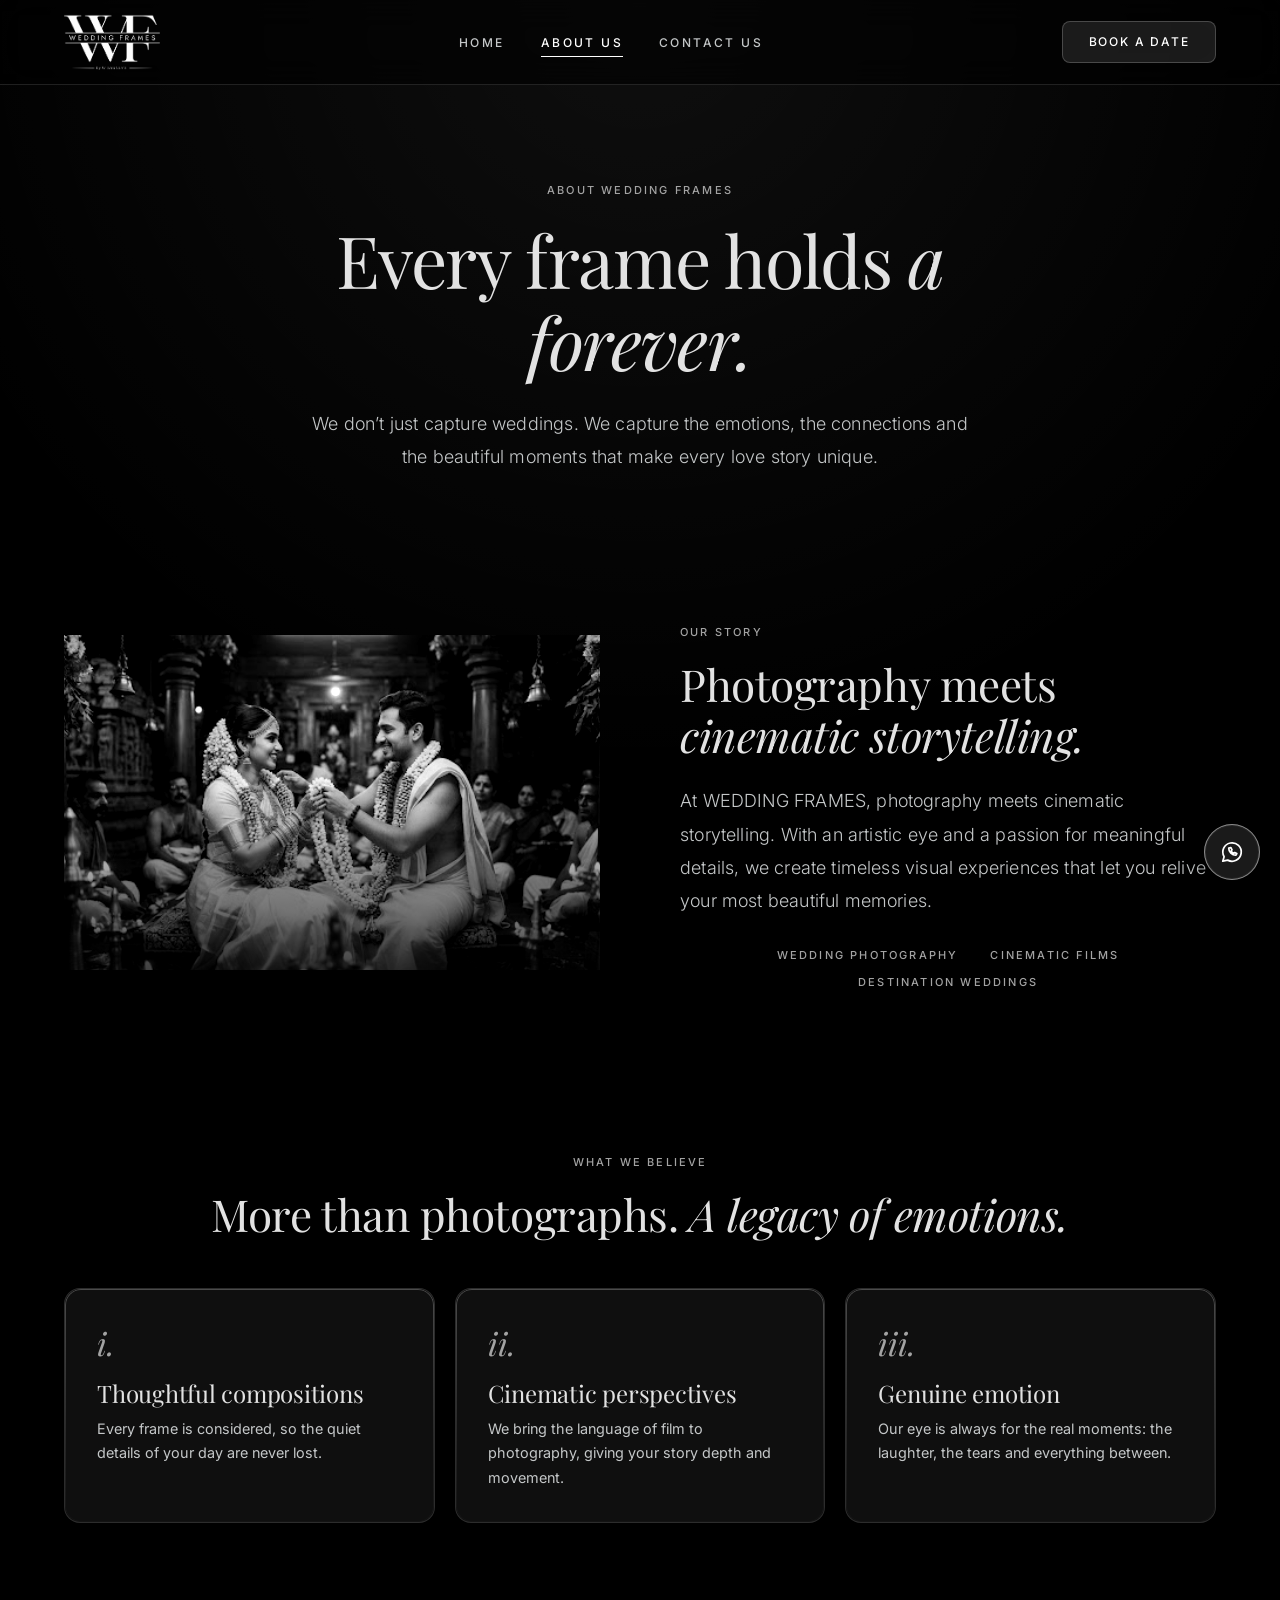
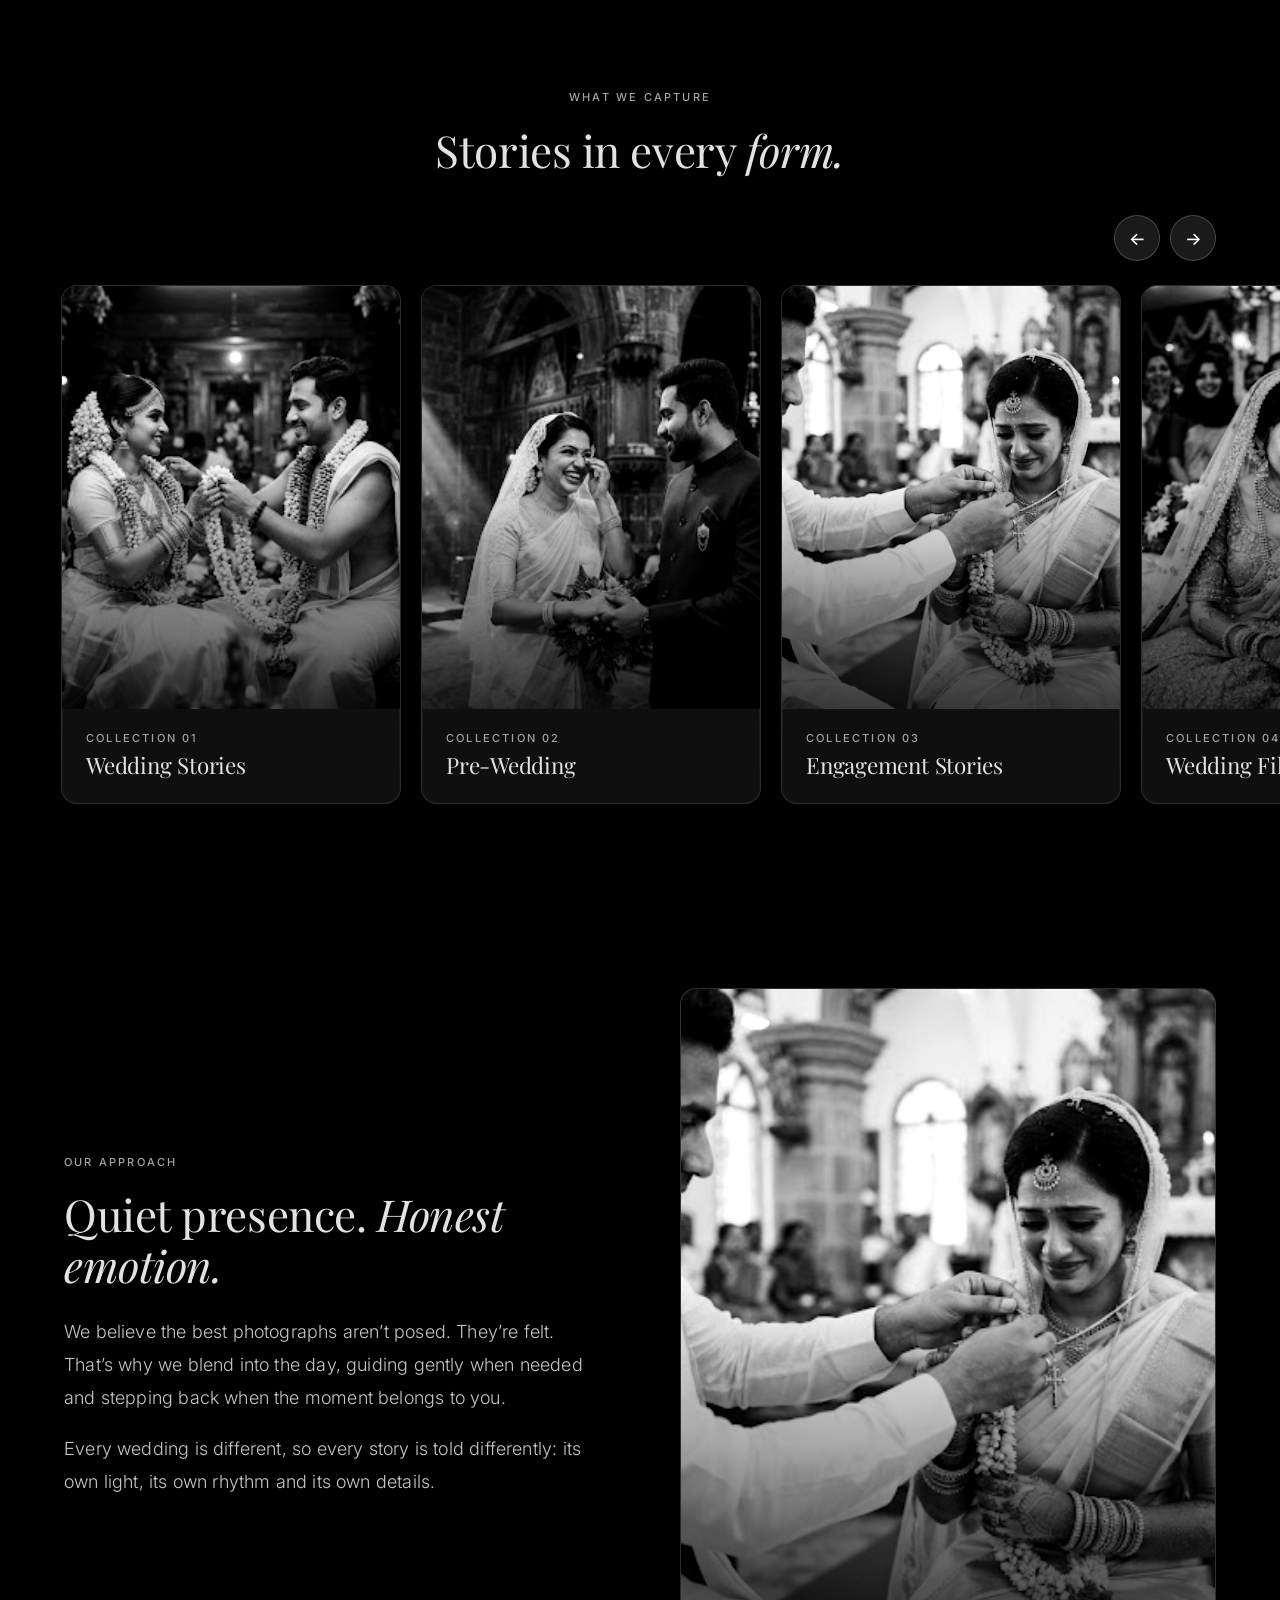
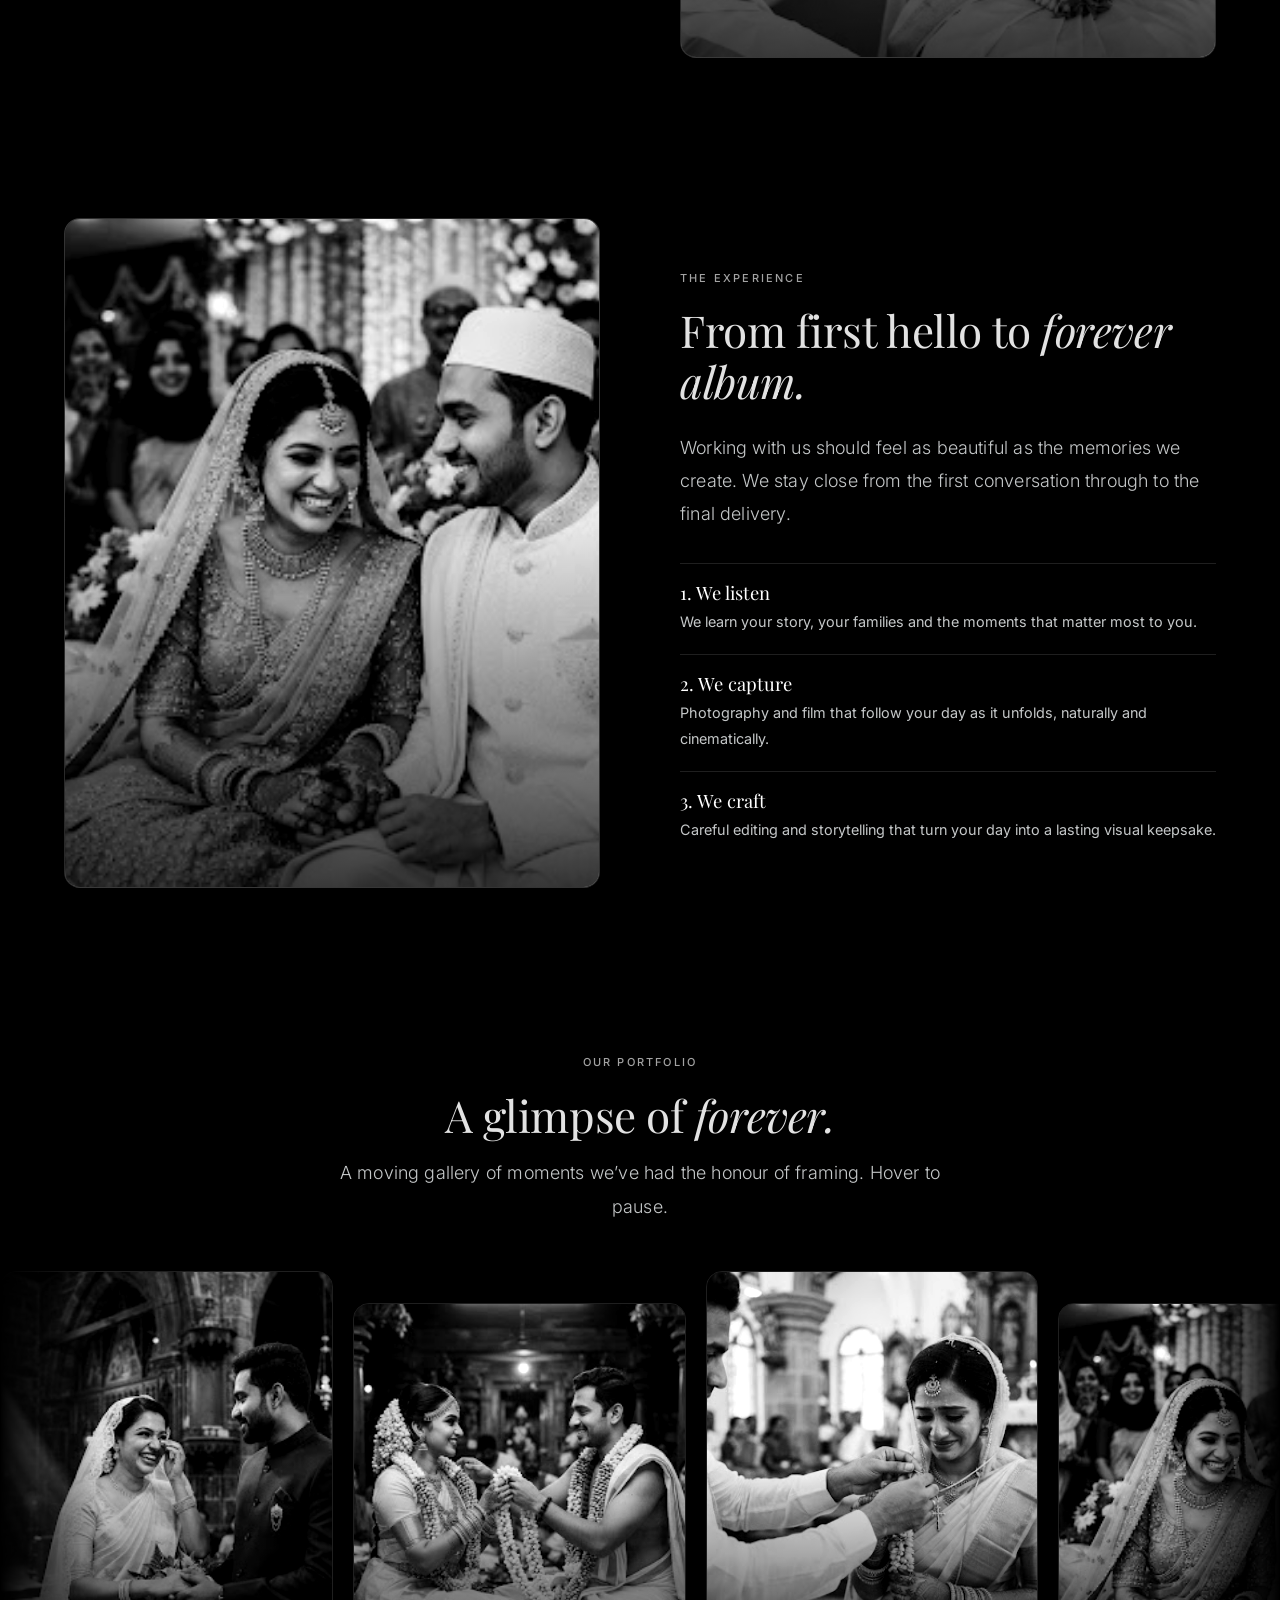
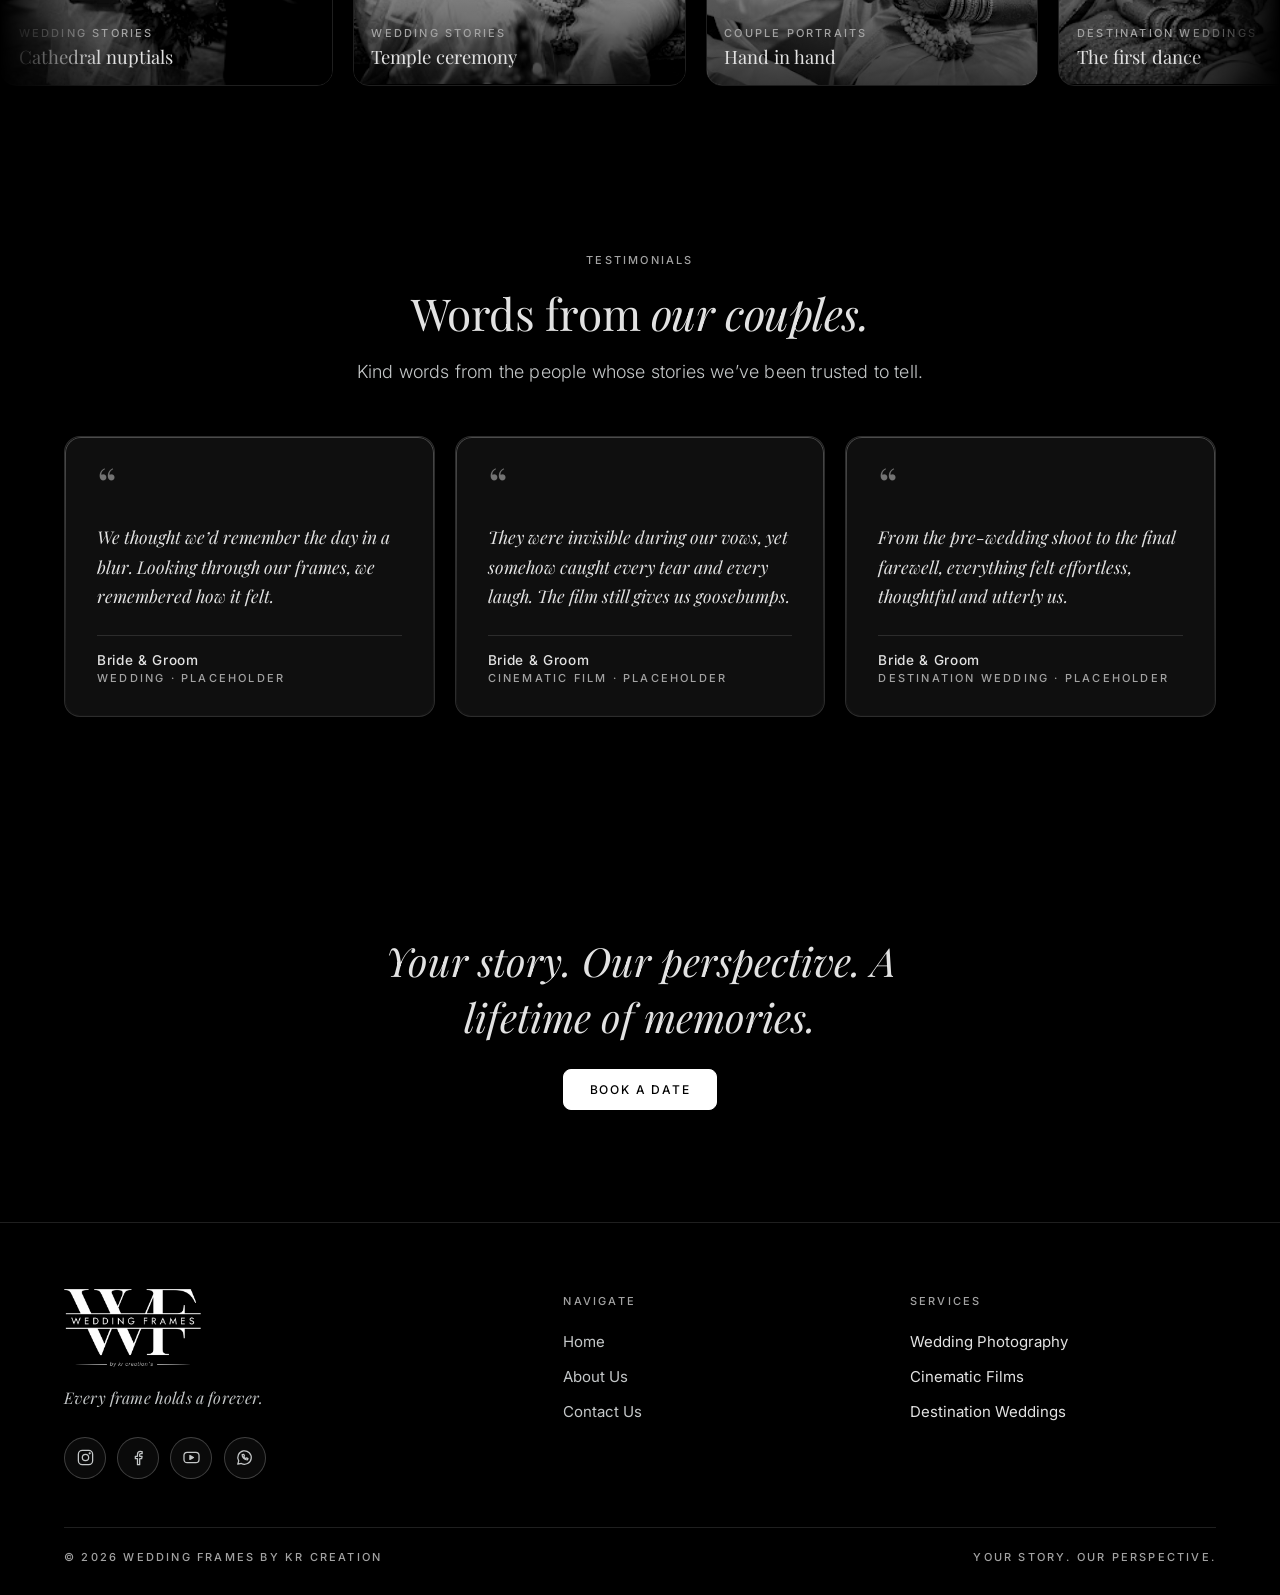
==== about.html @ 5cf70f6a "Initial commit: Wedding Frames by KR Creation website Co-Authored-By: Claude Sonnet 5.5 <noreply@ant" ====
<!doctype html>
<html lang="en"><head><meta charset="utf-8"><meta name="viewport" content="width=device-width,initial-scale=1">
<title>About Us – Wedding Frames by KR Creation</title><meta name="description" content="Photography meets cinematic storytelling.">
<link rel="icon" href="assets/logo-white.png">
<link rel="preconnect" href="https://fonts.googleapis.com"><link rel="preconnect" href="https://fonts.gstatic.com" crossorigin>
<link href="https://fonts.googleapis.com/css2?family=Inter:wght@300;400;500;600&family=Playfair+Display:ital,wght@0,400;0,500;1,400&display=swap" rel="stylesheet">
<link rel="stylesheet" href="assets/styles.css"></head><body>
<header><div class="wrap"><a class="brand" href="index.html" aria-label="Wedding Frames by KR Creation – home"><img src="assets/logo-white.png" alt="Wedding Frames by KR Creation"></a>
<nav id="nav"><ul>
<li><a href="index.html">Home</a></li>
<li><a href="about.html" aria-current="page">About Us</a></li>
<li><a href="contact.html">Contact Us</a></li></ul></nav>
<a class="btn" href="contact.html">Book a Date</a><button class="menu-btn" aria-label="Menu" aria-expanded="false" aria-controls="mnav">☰</button></div></header><div class="mnav" id="mnav" role="dialog" aria-modal="true" aria-label="Menu" hidden>
<button class="mclose" aria-label="Close menu">✕</button>
<div class="mnav-in"><a href="index.html"><img class="mlogo" src="assets/logo-white.png" alt="Wedding Frames by KR Creation"></a>
<ul class="mlinks"><li><a href="index.html">Home</a></li><li><a href="about.html" aria-current="page">About Us</a></li><li><a href="contact.html">Contact Us</a></li></ul>
<a class="btn solid" href="contact.html">Book a Date</a>
<div class="mdetails"><p class="mtag">Every frame holds a forever.</p><p class="label">Wedding Photography · Cinematic Films · Destination Weddings</p></div>
<div class="social msocial"><a href="#" aria-label="Instagram" title="Instagram" rel="noopener" target="_blank"><svg viewBox="0 0 24 24" fill="none" stroke="currentColor" stroke-width="1.6" stroke-linecap="round" stroke-linejoin="round" aria-hidden="true"><rect x="3" y="3" width="18" height="18" rx="5"/><circle cx="12" cy="12" r="4"/><circle cx="17.3" cy="6.7" r=".6" fill="currentColor"/></svg></a><a href="#" aria-label="Facebook" title="Facebook" rel="noopener" target="_blank"><svg viewBox="0 0 24 24" fill="none" stroke="currentColor" stroke-width="1.6" stroke-linecap="round" stroke-linejoin="round" aria-hidden="true"><path d="M13.5 21v-7.5H16l.5-3h-3V8.700c0-.9.3-1.500 1.600-1.500H16.600V4.500C16.300 4.500 15.400 4.400 14.400 4.400c-2.200 0-3.700 1.300-3.700 3.800v2.300H8v3h2.700V21z"/></svg></a><a href="#" aria-label="YouTube" title="YouTube" rel="noopener" target="_blank"><svg viewBox="0 0 24 24" fill="none" stroke="currentColor" stroke-width="1.6" stroke-linecap="round" stroke-linejoin="round" aria-hidden="true"><rect x="2.5" y="5.5" width="19" height="13" rx="4"/><path d="M10 9.5v5l4.5-2.5z" fill="currentColor"/></svg></a><a href="#" aria-label="WhatsApp" title="WhatsApp" rel="noopener" target="_blank"><svg viewBox="0 0 24 24" fill="none" stroke="currentColor" stroke-width="1.6" stroke-linecap="round" stroke-linejoin="round" aria-hidden="true"><path d="M3.5 20.5l1.2-4.2A8.5 8.5 0 1 1 8 19.5z"/><path d="M9 8.5c0 3.5 3 6.500 6.500 6.500l1-1.500-2-1-1 .8c-1-.4-1.900-1.300-2.300-2.300l.8-1-1-2z"/></svg></a></div></div></div><main>
<div class="pagehead"><div class="wrap"><span class="label">About Wedding Frames</span><h1 class="rv">Every frame holds <em>a forever.</em></h1>
<p class="lead rv">We don’t just capture weddings. We capture the emotions, the connections and the beautiful moments that make every love story unique.</p></div></div>
<section><div class="wrap split"><div class="rv"><div class="slot wide"><img src="assets/img/about.jpg" alt=""><span class="ph">Add photo · assets/img/about.jpg</span></div></div>
<div class="rv"><span class="label">Our story</span><h2 style="margin:1rem 0 1.5rem">Photography meets <em>cinematic storytelling.</em></h2>
<p class="lead">At WEDDING FRAMES, photography meets cinematic storytelling. With an artistic eye and a passion for meaningful details, we create timeless visual experiences that let you relive your most beautiful memories.</p>
<div class="services"><span class="label">Wedding Photography</span><span class="label">Cinematic Films</span><span class="label">Destination Weddings</span></div></div></div></section>
<section><div class="wrap"><div class="center rv"><span class="label">What we believe</span><h2 style="margin-top:1rem">More than photographs. <em>A legacy of emotions.</em></h2></div>
<div class="pillars"><div class="glass pillar rv"><span class="n">i.</span><h3>Thoughtful compositions</h3><p>Every frame is considered, so the quiet details of your day are never lost.</p></div>
<div class="glass pillar rv"><span class="n">ii.</span><h3>Cinematic perspectives</h3><p>We bring the language of film to photography, giving your story depth and movement.</p></div>
<div class="glass pillar rv"><span class="n">iii.</span><h3>Genuine emotion</h3><p>Our eye is always for the real moments: the laughter, the tears and everything between.</p></div></div></div></section>
<section><div class="wrap"><div class="center rv"><span class="label">What we capture</span><h2 style="margin:1rem 0">Stories in every <em>form.</em></h2></div><div class="hs-wrap rv"><div class="hs-ctrl"><button class="btn hs-prev" aria-label="Previous">←</button><button class="btn hs-next" aria-label="Next">→</button></div><div class="hscroll" data-auto tabindex="0" aria-label="What we capture"><a class="glass cat group rv" href="contact.html"><div class="slot "><img src="assets/img/wedding-stories.jpg" alt=""><span class="ph">Add photo · assets/img/wedding-stories.jpg</span></div><div class="info"><span class="label">Collection 01</span><h3>Wedding Stories</h3></div></a><a class="glass cat group rv" href="contact.html"><div class="slot "><img src="assets/img/pre-wedding.jpg" alt=""><span class="ph">Add photo · assets/img/pre-wedding.jpg</span></div><div class="info"><span class="label">Collection 02</span><h3>Pre-Wedding</h3></div></a><a class="glass cat group rv" href="contact.html"><div class="slot "><img src="assets/img/engagement-stories.jpg" alt=""><span class="ph">Add photo · assets/img/engagement-stories.jpg</span></div><div class="info"><span class="label">Collection 03</span><h3>Engagement Stories</h3></div></a><a class="glass cat group rv" href="contact.html"><div class="slot "><img src="assets/img/wedding-films.jpg" alt=""><span class="ph">Add photo · assets/img/wedding-films.jpg</span></div><div class="info"><span class="label">Collection 04</span><h3>Wedding Films</h3></div></a><a class="glass cat group rv" href="contact.html"><div class="slot "><img src="assets/img/couple-portraits.jpg" alt=""><span class="ph">Add photo · assets/img/couple-portraits.jpg</span></div><div class="info"><span class="label">Collection 05</span><h3>Couple Portraits</h3></div></a><a class="glass cat group rv" href="contact.html"><div class="slot "><img src="assets/img/destination-weddings.jpg" alt=""><span class="ph">Add photo · assets/img/destination-weddings.jpg</span></div><div class="info"><span class="label">Collection 06</span><h3>Destination Weddings</h3></div></a></div></div></div></div></section>
<section><div class="wrap split rev"><div class="media rv"><div class="slot tall"><img src="assets/img/p3.jpg" alt=""><span class="ph">Add photo · assets/img/p3.jpg</span></div></div><div class="rv prose"><span class="label">Our approach</span><h2 style="margin:1rem 0 1.5rem">Quiet presence. <em>Honest emotion.</em></h2><p class="lead">We believe the best photographs aren’t posed. They’re felt. That’s why we blend into the day, guiding gently when needed and stepping back when the moment belongs to you.</p><p class="lead">Every wedding is different, so every story is told differently: its own light, its own rhythm and its own details.</p></div></div></section><section><div class="wrap split"><div class="media rv"><div class="slot tall"><img src="assets/img/p4.jpg" alt=""><span class="ph">Add photo · assets/img/p4.jpg</span></div></div><div class="rv prose"><span class="label">The experience</span><h2 style="margin:1rem 0 1.5rem">From first hello to <em>forever album.</em></h2><p class="lead">Working with us should feel as beautiful as the memories we create. We stay close from the first conversation through to the final delivery.</p><ul class="steps"><li><b>1. We listen</b><span>We learn your story, your families and the moments that matter most to you.</span></li><li><b>2. We capture</b><span>Photography and film that follow your day as it unfolds, naturally and cinematically.</span></li><li><b>3. We craft</b><span>Careful editing and storytelling that turn your day into a lasting visual keepsake.</span></li></ul></div></div></section><section class="portfolio" id="portfolio"><div class="wrap center rv"><span class="label">Our portfolio</span><h2 style="margin:1rem 0">A glimpse of <em>forever.</em></h2><p class="lead" style="max-width:56ch;margin:0 auto">A moving gallery of moments we’ve had the honour of framing. Hover to pause.</p></div>
<div class="marquee" aria-label="Portfolio gallery"><div class="mtrack"><figure class="mitem group"><div class="slot "><img src="assets/img/p1.jpg" alt=""><span class="ph">Add photo · assets/img/p1.jpg</span></div><figcaption><span class="label">Wedding Stories</span><strong>Cathedral nuptials</strong></figcaption></figure><figure class="mitem group"><div class="slot "><img src="assets/img/p2.jpg" alt=""><span class="ph">Add photo · assets/img/p2.jpg</span></div><figcaption><span class="label">Wedding Stories</span><strong>Temple ceremony</strong></figcaption></figure><figure class="mitem group"><div class="slot "><img src="assets/img/p3.jpg" alt=""><span class="ph">Add photo · assets/img/p3.jpg</span></div><figcaption><span class="label">Couple Portraits</span><strong>Hand in hand</strong></figcaption></figure><figure class="mitem group"><div class="slot "><img src="assets/img/p4.jpg" alt=""><span class="ph">Add photo · assets/img/p4.jpg</span></div><figcaption><span class="label">Destination Weddings</span><strong>The first dance</strong></figcaption></figure><figure class="mitem group"><div class="slot "><img src="assets/img/p5.jpg" alt=""><span class="ph">Add photo · assets/img/p5.jpg</span></div><figcaption><span class="label">Engagement Stories</span><strong>Quiet moments</strong></figcaption></figure><figure aria-hidden="true" class="mitem group"><div class="slot "><img src="assets/img/p1.jpg" alt=""><span class="ph">Add photo · assets/img/p1.jpg</span></div><figcaption><span class="label">Wedding Stories</span><strong>Cathedral nuptials</strong></figcaption></figure><figure aria-hidden="true" class="mitem group"><div class="slot "><img src="assets/img/p2.jpg" alt=""><span class="ph">Add photo · assets/img/p2.jpg</span></div><figcaption><span class="label">Wedding Stories</span><strong>Temple ceremony</strong></figcaption></figure><figure aria-hidden="true" class="mitem group"><div class="slot "><img src="assets/img/p3.jpg" alt=""><span class="ph">Add photo · assets/img/p3.jpg</span></div><figcaption><span class="label">Couple Portraits</span><strong>Hand in hand</strong></figcaption></figure><figure aria-hidden="true" class="mitem group"><div class="slot "><img src="assets/img/p4.jpg" alt=""><span class="ph">Add photo · assets/img/p4.jpg</span></div><figcaption><span class="label">Destination Weddings</span><strong>The first dance</strong></figcaption></figure><figure aria-hidden="true" class="mitem group"><div class="slot "><img src="assets/img/p5.jpg" alt=""><span class="ph">Add photo · assets/img/p5.jpg</span></div><figcaption><span class="label">Engagement Stories</span><strong>Quiet moments</strong></figcaption></figure></div></div></section><section><div class="wrap"><div class="center rv"><span class="label">Testimonials</span><h2 style="margin:1rem 0">Words from <em>our couples.</em></h2><p class="lead" style="max-width:56ch;margin:0 auto">Kind words from the people whose stories we’ve been trusted to tell.</p></div><div class="tgrid"><div class="glass tcard rv"><span class="mark">“</span><blockquote>We thought we’d remember the day in a blur. Looking through our frames, we remembered how it felt.</blockquote><div class="who"><b>Bride & Groom</b><span class="label">Wedding · Placeholder</span></div></div><div class="glass tcard rv"><span class="mark">“</span><blockquote>They were invisible during our vows, yet somehow caught every tear and every laugh. The film still gives us goosebumps.</blockquote><div class="who"><b>Bride & Groom</b><span class="label">Cinematic Film · Placeholder</span></div></div><div class="glass tcard rv"><span class="mark">“</span><blockquote>From the pre-wedding shoot to the final farewell, everything felt effortless, thoughtful and utterly us.</blockquote><div class="who"><b>Bride & Groom</b><span class="label">Destination Wedding · Placeholder</span></div></div></div></div></section><section class="quote"><div class="wrap rv"><blockquote>Your story. Our perspective. A lifetime of memories.</blockquote><a class="btn solid" href="contact.html">Book a Date</a></div></section></main><footer><div class="wrap"><div class="fgrid"><div><img src="assets/logo-white.png" alt="Wedding Frames by KR Creation"><p class="lead" style="font-size:1rem;max-width:34ch;font-family:var(--serif);font-style:italic">Every frame holds a forever.</p><div class="social "><a href="#" aria-label="Instagram" title="Instagram" rel="noopener" target="_blank"><svg viewBox="0 0 24 24" fill="none" stroke="currentColor" stroke-width="1.6" stroke-linecap="round" stroke-linejoin="round" aria-hidden="true"><rect x="3" y="3" width="18" height="18" rx="5"/><circle cx="12" cy="12" r="4"/><circle cx="17.3" cy="6.7" r=".6" fill="currentColor"/></svg></a><a href="#" aria-label="Facebook" title="Facebook" rel="noopener" target="_blank"><svg viewBox="0 0 24 24" fill="none" stroke="currentColor" stroke-width="1.6" stroke-linecap="round" stroke-linejoin="round" aria-hidden="true"><path d="M13.5 21v-7.5H16l.5-3h-3V8.700c0-.9.3-1.500 1.600-1.500H16.600V4.500C16.300 4.500 15.400 4.400 14.400 4.400c-2.200 0-3.700 1.300-3.700 3.800v2.300H8v3h2.700V21z"/></svg></a><a href="#" aria-label="YouTube" title="YouTube" rel="noopener" target="_blank"><svg viewBox="0 0 24 24" fill="none" stroke="currentColor" stroke-width="1.6" stroke-linecap="round" stroke-linejoin="round" aria-hidden="true"><rect x="2.5" y="5.5" width="19" height="13" rx="4"/><path d="M10 9.5v5l4.5-2.5z" fill="currentColor"/></svg></a><a href="#" aria-label="WhatsApp" title="WhatsApp" rel="noopener" target="_blank"><svg viewBox="0 0 24 24" fill="none" stroke="currentColor" stroke-width="1.6" stroke-linecap="round" stroke-linejoin="round" aria-hidden="true"><path d="M3.5 20.5l1.2-4.2A8.5 8.5 0 1 1 8 19.5z"/><path d="M9 8.5c0 3.5 3 6.500 6.500 6.500l1-1.500-2-1-1 .8c-1-.4-1.900-1.300-2.300-2.300l.8-1-1-2z"/></svg></a></div></div>
<div><span class="label">Navigate</span><ul><li><a href="index.html">Home</a></li><li><a href="about.html">About Us</a></li><li><a href="contact.html">Contact Us</a></li></ul></div>
<div><span class="label">Services</span><ul><li>Wedding Photography</li><li>Cinematic Films</li><li>Destination Weddings</li></ul></div></div>
<div class="copy label"><span>© 2026 Wedding Frames by KR Creation</span><span>Your story. Our perspective.</span></div></div></footer>
<a class="wa-float" href="https://wa.me/919847868919" target="_blank" rel="noopener" aria-label="Chat with us on WhatsApp" title="Chat on WhatsApp"><svg viewBox="0 0 24 24" fill="none" stroke="currentColor" stroke-width="1.6" stroke-linecap="round" stroke-linejoin="round" aria-hidden="true"><path d="M3.5 20.5l1.2-4.2A8.5 8.5 0 1 1 8 19.5z"/><path d="M9 8.5c0 3.5 3 6.500 6.500 6.500l1-1.500-2-1-1 .8c-1-.4-1.900-1.300-2.300-2.300l.8-1-1-2z"/></svg></a><script src="assets/script.js"></script></body></html>
---- assets/styles.css ----
:root{
  --bg:#000;--surface:#131313;--on:#e2e2e2;--on-var:#c4c7c8;--mid:#a3a3a3;--dim:#737373;
  --glass:rgba(255,255,255,.06);--glass2:rgba(255,255,255,.12);
  --line:rgba(255,255,255,.12);--line2:rgba(255,255,255,.22);
  --serif:'Playfair Display',Georgia,serif;--sans:'Inter',system-ui,sans-serif;
  --m:1.5rem;--max:1440px;
}
@media(min-width:1024px){:root{--m:4rem}}
*{box-sizing:border-box;margin:0;padding:0}
html{scroll-behavior:smooth}
body{background:var(--bg);color:var(--on);font:400 .9375rem/1.7 var(--sans);-webkit-font-smoothing:antialiased;overflow-x:hidden;min-height:100vh}
body::before{content:"";position:fixed;inset:0;pointer-events:none;background:radial-gradient(circle at top,rgba(255,255,255,.06),transparent 70%);z-index:0}
img{max-width:100%;display:block}
a{color:inherit;text-decoration:none}
::selection{background:#fff;color:#000}
.wrap{max-width:var(--max);margin:0 auto;padding:0 var(--m);position:relative;z-index:1}
main{position:relative;z-index:1}
section{padding:5rem 0}
.label{font:500 .6875rem/1 var(--sans);letter-spacing:.2em;text-transform:uppercase;color:var(--mid)}
h1,h2,h3{font-family:var(--serif);font-weight:400;letter-spacing:-.01em;line-height:1.15}
h1{font-size:clamp(2.5rem,7vw,4.5rem);letter-spacing:-.02em}
h2{font-size:clamp(1.75rem,4vw,2.75rem)}
h3{font-size:1.5rem}
em{font-style:italic}
.lead{font-weight:300;font-size:1.125rem;line-height:1.85;color:var(--on-var);letter-spacing:.01em}
.center{text-align:center}
.glass{background:var(--glass);backdrop-filter:blur(20px);-webkit-backdrop-filter:blur(20px);border:1px solid var(--line);border-radius:1rem;position:relative}
.glass::before{content:"";position:absolute;inset:0;border-radius:inherit;padding:1px;background:linear-gradient(180deg,rgba(255,255,255,.25),rgba(255,255,255,.02));-webkit-mask:linear-gradient(#000 0 0) content-box,linear-gradient(#000 0 0);-webkit-mask-composite:xor;mask-composite:exclude;pointer-events:none}
.glass.hi{background:var(--glass2);border-color:var(--line2);box-shadow:0 24px 48px -12px rgba(0,0,0,.8)}
/* header */
header{position:fixed;top:0;left:0;right:0;z-index:50;background:rgba(0,0,0,.6);backdrop-filter:blur(16px);-webkit-backdrop-filter:blur(16px);border-bottom:1px solid var(--line)}
header .wrap{display:flex;align-items:center;justify-content:space-between;height:84px}
.brand img{height:56px;width:auto}
nav ul{display:flex;gap:2.25rem;list-style:none}
nav a{font:500 .75rem/1 var(--sans);letter-spacing:.2em;text-transform:uppercase;color:var(--on-var);padding:.4rem 0;position:relative;transition:color .2s}
nav a::after{content:"";position:absolute;left:0;bottom:0;height:1px;width:0;background:#fff;transition:width .3s}
nav a:hover,nav a[aria-current]{color:#fff}
nav a:hover::after,nav a[aria-current]::after{width:100%}
.btn{display:inline-flex;align-items:center;justify-content:center;gap:.5rem;padding:.85rem 1.6rem;border-radius:.5rem;font:500 .75rem/1 var(--sans);letter-spacing:.15em;text-transform:uppercase;border:1px solid rgba(255,255,255,.2);background:rgba(255,255,255,.1);color:#fff;cursor:pointer;transition:all .3s;backdrop-filter:blur(12px)}
.btn:hover{background:rgba(255,255,255,.2);border-color:rgba(255,255,255,.4);box-shadow:0 0 20px rgba(255,255,255,.18)}
.btn.solid{background:#fff;color:#000;border-color:#fff}
.btn.solid:hover{background:#e2e2e2}
.menu-btn{display:none;background:none;border:1px solid var(--line2);color:#fff;width:42px;height:42px;border-radius:.5rem;cursor:pointer;font-size:1.1rem}
@media(max-width:860px){.menu-btn{display:block}header .btn{display:none}nav{display:none}}
/* hero */
.hero{min-height:100vh;display:flex;align-items:center;justify-content:center;text-align:center;padding:9rem 0 5rem;position:relative;overflow:hidden}
.hero::after{content:"";position:absolute;inset:0;background:radial-gradient(ellipse at center,transparent 0,rgba(0,0,0,.65) 100%);pointer-events:none}
.hero .bgimg{position:absolute;inset:0;width:100%;height:100%;object-fit:cover;filter:grayscale(1) contrast(1.1);opacity:.45}
.hero .wrap{z-index:2}
.hero .logo{width:min(300px,60vw);margin:0 auto 2.5rem;opacity:.95}
.hero h1{max-width:16ch;margin:1.25rem auto 1.5rem}
.hero p{max-width:60ch;margin:0 auto 2.5rem}
.hero .cta{display:flex;gap:1rem;justify-content:center;flex-wrap:wrap}
.scroll{position:absolute;bottom:2rem;left:50%;transform:translateX(-50%);z-index:2}
.scroll span{display:block;width:1px;height:48px;background:linear-gradient(#fff,transparent);animation:drip 2s infinite}
@keyframes drip{0%{transform:scaleY(0);transform-origin:top}50%{transform:scaleY(1);transform-origin:top}51%{transform-origin:bottom}100%{transform:scaleY(0);transform-origin:bottom}}
.tagline{padding:2rem 0;border-block:1px solid var(--line);background:rgba(255,255,255,.02)}
.tagline .wrap{display:flex;flex-wrap:wrap;justify-content:center;gap:.75rem 2.5rem}
/* grids */
.split{display:grid;gap:3rem;align-items:center}
@media(min-width:900px){.split{grid-template-columns:1fr 1fr;gap:5rem}}
.cats{display:grid;gap:1.25rem;margin-top:3.5rem;grid-template-columns:repeat(auto-fit,minmax(280px,1fr))}
.cat{padding:0;overflow:hidden;transition:transform .5s cubic-bezier(.16,1,.3,1)}
.cat:hover{transform:translateY(-6px)}
.slot{position:relative;aspect-ratio:4/5;background:linear-gradient(145deg,#1f1f1f,#0a0a0a);display:flex;align-items:flex-end;overflow:hidden}
.slot.wide{aspect-ratio:16/10}
.slot img{position:absolute;inset:0;width:100%;height:100%;object-fit:cover;filter:grayscale(1) contrast(1.1);transition:filter .7s,transform .7s}
.group:hover .slot img,.slot:hover img{filter:none;transform:scale(1.04)}
.slot::after{content:"";position:absolute;inset:0;background:linear-gradient(to top,rgba(0,0,0,.75),transparent 55%)}
.slot .ph{position:absolute;top:1rem;right:1rem;z-index:1;font:500 .6rem/1 var(--sans);letter-spacing:.15em;text-transform:uppercase;color:var(--dim)}
.slot img:not([hidden])~.ph{display:none}
.cat .info{padding:1.5rem}
.cat .info .label{display:block;margin-bottom:.6rem}
.cat h3{font-size:1.4rem}
.quote{text-align:center;padding:7rem 0}
.quote blockquote{font:italic 400 clamp(1.5rem,3.5vw,2.5rem)/1.4 var(--serif);max-width:26ch;margin:1.5rem auto}
.services{display:flex;flex-wrap:wrap;justify-content:center;gap:1rem 2rem;margin-top:2rem}
.pillars{display:grid;gap:1.25rem;grid-template-columns:repeat(auto-fit,minmax(240px,1fr));margin-top:3rem}
.pillar{padding:2rem}
.pillar .n{font:italic 400 2rem var(--serif);color:var(--mid);display:block;margin-bottom:1rem}
.pillar p{color:var(--on-var);font-size:.9rem;margin-top:.6rem}
.cta-card{padding:4rem 1.5rem;text-align:center}
.cta-card h2{max-width:18ch;margin:1rem auto 1.5rem}
.cta-card p{max-width:50ch;margin:0 auto 2rem}
/* contact */
.contact-grid{display:grid;gap:2.5rem}
@media(min-width:900px){.contact-grid{grid-template-columns:1fr 1.4fr;gap:4rem}}
form{padding:2rem;display:grid;gap:1.4rem}
@media(min-width:600px){form{padding:2.5rem}.two{display:grid;grid-template-columns:1fr 1fr;gap:1.4rem}}
.f label{display:block;margin-bottom:.5rem}
.f input,.f select,.f textarea{width:100%;background:rgba(255,255,255,.04);border:1px solid var(--line);border-radius:.5rem;color:#fff;font:inherit;padding:.85rem 1rem;transition:border-color .3s,background .3s;color-scheme:dark}
.f input:focus,.f select:focus,.f textarea:focus{outline:none;border-color:rgba(255,255,255,.45);background:rgba(255,255,255,.08)}
.f textarea{min-height:140px;resize:vertical}
.f select option{background:#131313}
.info-list{list-style:none;display:grid;gap:1.5rem;margin-top:2rem}
.info-list li{border-top:1px solid var(--line);padding-top:1rem}
.info-list b{display:block;font:500 .6875rem/1 var(--sans);letter-spacing:.2em;text-transform:uppercase;color:var(--mid);margin-bottom:.5rem}
.note{font-size:.8rem;color:var(--dim)}
.sent{display:none;text-align:center;color:var(--on-var)}
/* footer */
footer{border-top:1px solid var(--line);padding:4rem 0 2rem;position:relative;z-index:1}
.fgrid{display:grid;gap:2.5rem}
@media(min-width:800px){.fgrid{grid-template-columns:1.5fr 1fr 1fr}}
footer img{height:80px;margin-bottom:1rem}
footer ul{list-style:none;display:grid;gap:.6rem;margin-top:1rem}
footer li a{color:var(--on-var);transition:color .2s}footer li a:hover{color:#fff}
.copy{margin-top:3rem;padding-top:1.5rem;border-top:1px solid var(--line);display:flex;justify-content:space-between;flex-wrap:wrap;gap:1rem}
/* page head */
.pagehead{padding:11rem 0 4rem;text-align:center}
.pagehead h1{margin:1rem auto 1.5rem;max-width:18ch}
.pagehead p{max-width:60ch;margin:0 auto}
/* reveal */
.rv{opacity:0;transform:translateY(24px);transition:opacity .9s cubic-bezier(.16,1,.3,1),transform .9s cubic-bezier(.16,1,.3,1)}
.rv.in{opacity:1;transform:none}
@media(prefers-reduced-motion:reduce){.rv{opacity:1;transform:none;transition:none}html{scroll-behavior:auto}.scroll span{animation:none}}
/* horizontal scroller */
.hs-wrap{margin-top:2.5rem}
.hs-ctrl{display:flex;gap:.6rem;justify-content:flex-end;margin-bottom:1rem}
.hs-ctrl .btn{width:46px;height:46px;padding:0;font-size:1.1rem;letter-spacing:0;border-radius:999px}
.hs-ctrl .btn:disabled{opacity:.3;pointer-events:none}
.hscroll{display:flex;gap:1.25rem;overflow-x:auto;scroll-snap-type:x mandatory;scroll-behavior:smooth;padding:.5rem var(--m) 1.5rem;margin:0 calc(var(--m) * -1);scrollbar-width:none;-webkit-overflow-scrolling:touch;outline:none}
.hscroll::-webkit-scrollbar{display:none}
.hscroll .cat{flex:0 0 min(78vw,340px);scroll-snap-align:start;scroll-margin-left:var(--m)}
.hscroll .cat.rv{opacity:1;transform:none}
.hscroll .cat:hover{transform:translateY(-6px)}

/* rows with image */
.split.rev .media{order:0}
@media(min-width:900px){.split.rev>.media{order:2}}
.media .slot{border-radius:1rem;border:1px solid var(--line)}
.media .slot.tall{aspect-ratio:4/5}
.prose p+p{margin-top:1.1rem}
.prose p{color:var(--on-var)}
.stats{display:flex;flex-wrap:wrap;gap:1.5rem 3rem;margin-top:2rem}
.stats div b{display:block;font:italic 400 1.6rem var(--serif);color:#fff}
.steps{list-style:none;display:grid;gap:1.25rem;margin-top:2rem}
.steps li{border-top:1px solid var(--line);padding-top:1rem}
.steps b{display:block;font:400 1.15rem var(--serif);color:#fff;margin-bottom:.25rem}
.steps span{color:var(--on-var);font-size:.9rem}
/* auto portfolio */
.portfolio{padding:5rem 0;overflow:hidden;position:relative;z-index:1}
.marquee{overflow:hidden;margin-top:3rem;-webkit-mask:linear-gradient(90deg,transparent,#000 8%,#000 92%,transparent);mask:linear-gradient(90deg,transparent,#000 8%,#000 92%,transparent)}
.mtrack{display:flex;gap:1.25rem;width:max-content;animation:slide 60s linear infinite}
.marquee.rtl .mtrack{animation-direction:reverse}
.marquee:hover .mtrack,.marquee:focus-within .mtrack{animation-play-state:paused}
@keyframes slide{to{transform:translateX(calc(-50% - .625rem))}}
.mitem{flex:0 0 auto;width:clamp(240px,26vw,380px);position:relative;border-radius:1rem;overflow:hidden;border:1px solid var(--line)}
.mitem .slot{aspect-ratio:4/5;border-radius:0}
.mitem figcaption{position:absolute;left:1.1rem;bottom:1rem;right:1rem;z-index:2;display:flex;flex-direction:column;gap:.35rem}
.mitem figcaption strong{font:400 1.15rem var(--serif)}
.mitem:nth-child(even){margin-top:2rem}
.mitem:nth-child(even) .slot{aspect-ratio:4/4.6}
.mitem:hover img{filter:none;transform:scale(1.05)}
@media(prefers-reduced-motion:reduce){.mtrack{animation:none}.marquee{overflow-x:auto;-webkit-mask:none;mask:none}}
/* testimonials */
.tgrid{display:grid;gap:1.25rem;grid-template-columns:repeat(auto-fit,minmax(280px,1fr));margin-top:3rem}
.tcard{padding:2rem;display:flex;flex-direction:column;gap:1.5rem}
.tcard .mark{font:400 3rem/.6 var(--serif);color:var(--dim)}
.tcard blockquote{font:italic 400 1.1rem/1.7 var(--serif);color:var(--on)}
.tcard .who{margin-top:auto;display:flex;flex-direction:column;gap:.3rem;border-top:1px solid var(--line);padding-top:1rem}
.tcard .who b{font:500 .85rem var(--sans);letter-spacing:.05em}
.hscroll.auto{scroll-snap-type:none;scroll-behavior:auto}
.hscroll.auto .cat{scroll-snap-align:none}

/* social icons */
.social{display:flex;gap:.7rem;margin-top:1.5rem}
.social a{width:42px;height:42px;border-radius:50%;border:1px solid var(--line2);display:flex;align-items:center;justify-content:center;color:var(--on-var);transition:all .3s;background:rgba(255,255,255,.04)}
.social a:hover{color:#000;background:#fff;border-color:#fff;transform:translateY(-2px)}
.social svg{width:19px;height:19px}
/* full-screen mobile menu */
.mnav{position:fixed;inset:0;z-index:100;background:radial-gradient(circle at top,rgba(255,255,255,.09),transparent 65%),rgba(0,0,0,.97);backdrop-filter:blur(24px);-webkit-backdrop-filter:blur(24px);display:none;overflow-y:auto;opacity:0;transition:opacity .35s}
.mnav.open{display:block}
.mnav.show{opacity:1}
.mnav-in{min-height:100%;display:flex;flex-direction:column;align-items:center;justify-content:center;text-align:center;gap:1.75rem;padding:5rem var(--m) 3rem}
.mlogo{width:150px;margin:0 auto}
.mlinks{list-style:none;display:grid;gap:.9rem}
.mlinks a{font:400 2.1rem/1.2 var(--serif);color:var(--on-var);transition:color .2s}
.mlinks a:hover,.mlinks a[aria-current]{color:#fff;font-style:italic}
.mdetails{border-top:1px solid var(--line);padding-top:1.5rem;max-width:30ch}
.mtag{font:italic 400 1.15rem var(--serif);margin-bottom:.8rem}
.msocial{justify-content:center;margin-top:0}
.mclose{position:absolute;top:1.25rem;right:var(--m);width:44px;height:44px;border-radius:.5rem;border:1px solid var(--line2);background:none;color:#fff;font-size:1.1rem;cursor:pointer;z-index:2}
body.menu-open{overflow:hidden}
@media(min-width:861px){.mnav{display:none!important}}
.mdetails .label{line-height:1.9}
@media(max-width:700px){
  .tagline{padding:1.5rem 0}
  .tagline .wrap{flex-direction:column;align-items:center;gap:.9rem}
  .tagline .dot{display:none}
  .tagline .label{text-align:center;line-height:1.4}
}
.hero .wrap>.label:first-child{display:block}
/* floating whatsapp */
.wa-float{position:fixed;right:1.25rem;bottom:1.25rem;z-index:60;width:56px;height:56px;border-radius:50%;display:flex;align-items:center;justify-content:center;color:#fff;background:rgba(255,255,255,.1);border:1px solid var(--line2);backdrop-filter:blur(16px);-webkit-backdrop-filter:blur(16px);box-shadow:0 12px 28px -8px rgba(0,0,0,.8),0 0 0 1px rgba(255,255,255,.06) inset;transition:all .3s}
.wa-float svg{width:26px;height:26px}
.wa-float::before{content:"";position:absolute;inset:-1px;border-radius:50%;border:1px solid rgba(255,255,255,.35);animation:waPulse 2.8s ease-out infinite}
.wa-float:hover{background:#fff;color:#000;transform:translateY(-3px) scale(1.05);box-shadow:0 0 24px rgba(255,255,255,.3)}
@keyframes waPulse{0%{transform:scale(1);opacity:.7}100%{transform:scale(1.6);opacity:0}}
@media(prefers-reduced-motion:reduce){.wa-float::before{animation:none}}

/* custom dropdown */
.dd{position:relative}
.dd-btn{width:100%;display:flex;align-items:center;justify-content:space-between;gap:.75rem;text-align:left;background:rgba(255,255,255,.04);border:1px solid var(--line);border-radius:.5rem;color:#fff;font:inherit;padding:.85rem 1rem;cursor:pointer;transition:border-color .3s,background .3s}
.dd-btn:hover,.dd-btn:focus-visible,.dd.open .dd-btn{outline:none;border-color:rgba(255,255,255,.45);background:rgba(255,255,255,.08)}
.dd-btn svg{flex:none;transition:transform .25s;color:var(--mid)}
.dd.open .dd-btn svg{transform:rotate(180deg)}
.dd .ph-t{color:var(--dim)}
.dd-list{position:absolute;left:0;right:0;top:calc(100% + .4rem);z-index:20;list-style:none;margin:0;padding:.4rem;max-height:260px;overflow-y:auto;background:rgba(19,19,19,.97);backdrop-filter:blur(24px);-webkit-backdrop-filter:blur(24px);border:1px solid var(--line2);border-radius:.75rem;box-shadow:0 24px 48px -12px rgba(0,0,0,.9);opacity:0;visibility:hidden;transform:translateY(-6px);transition:opacity .2s,transform .2s,visibility .2s}
.dd.open .dd-list{opacity:1;visibility:visible;transform:none}
.dd-list li{padding:.7rem .9rem;border-radius:.5rem;cursor:pointer;color:var(--on-var);display:flex;justify-content:space-between;align-items:center;font-size:.9rem}
.dd-list li:hover,.dd-list li.hl{background:rgba(255,255,255,.1);color:#fff}
.dd-list li[aria-selected="true"]{color:#fff}
.dd-list li[aria-selected="true"]::after{content:"✓";font-size:.8rem}
.dd-list li:last-child{border-top:1px solid var(--line);margin-top:.3rem;border-radius:0 0 .5rem .5rem}
.other-in{width:100%;margin-top:.75rem;background:rgba(255,255,255,.04);border:1px solid var(--line);border-radius:.5rem;color:#fff;font:inherit;padding:.85rem 1rem}
.other-in:focus{outline:none;border-color:rgba(255,255,255,.45);background:rgba(255,255,255,.08)}
.other-in[hidden]{display:none}
.two{display:grid;gap:1.4rem;grid-template-columns:1fr}
@media(min-width:600px){.two{grid-template-columns:1fr 1fr}}
/* monochrome -> colour on hover, everywhere */
.hero .bgimg{transition:filter .7s cubic-bezier(.16,1,.3,1),opacity .7s}
.hero:hover .bgimg{filter:none;opacity:.6}
.slot img{filter:grayscale(1) contrast(1.1);transition:filter .7s cubic-bezier(.16,1,.3,1),transform .7s cubic-bezier(.16,1,.3,1)}
.slot:hover img,.group:hover .slot img,.mitem:hover img,.cat:hover img{filter:none;transform:scale(1.04)}
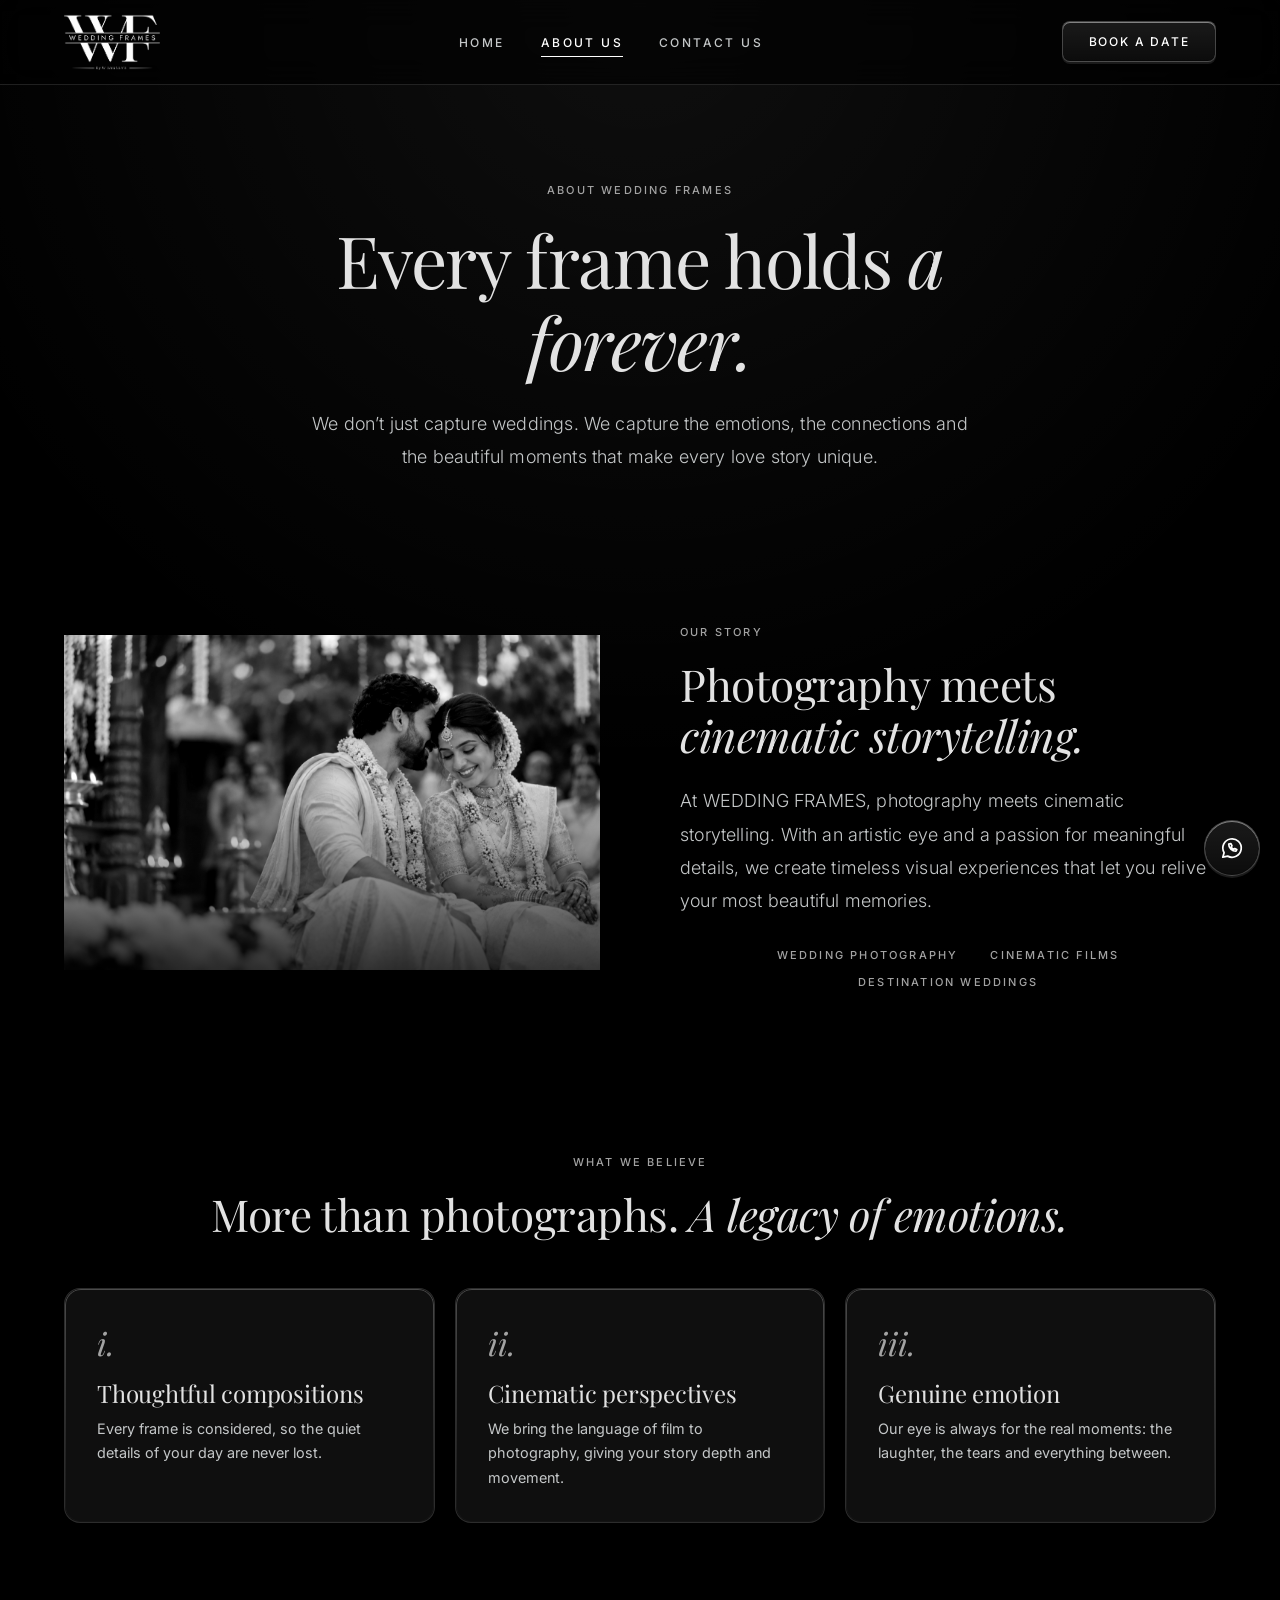
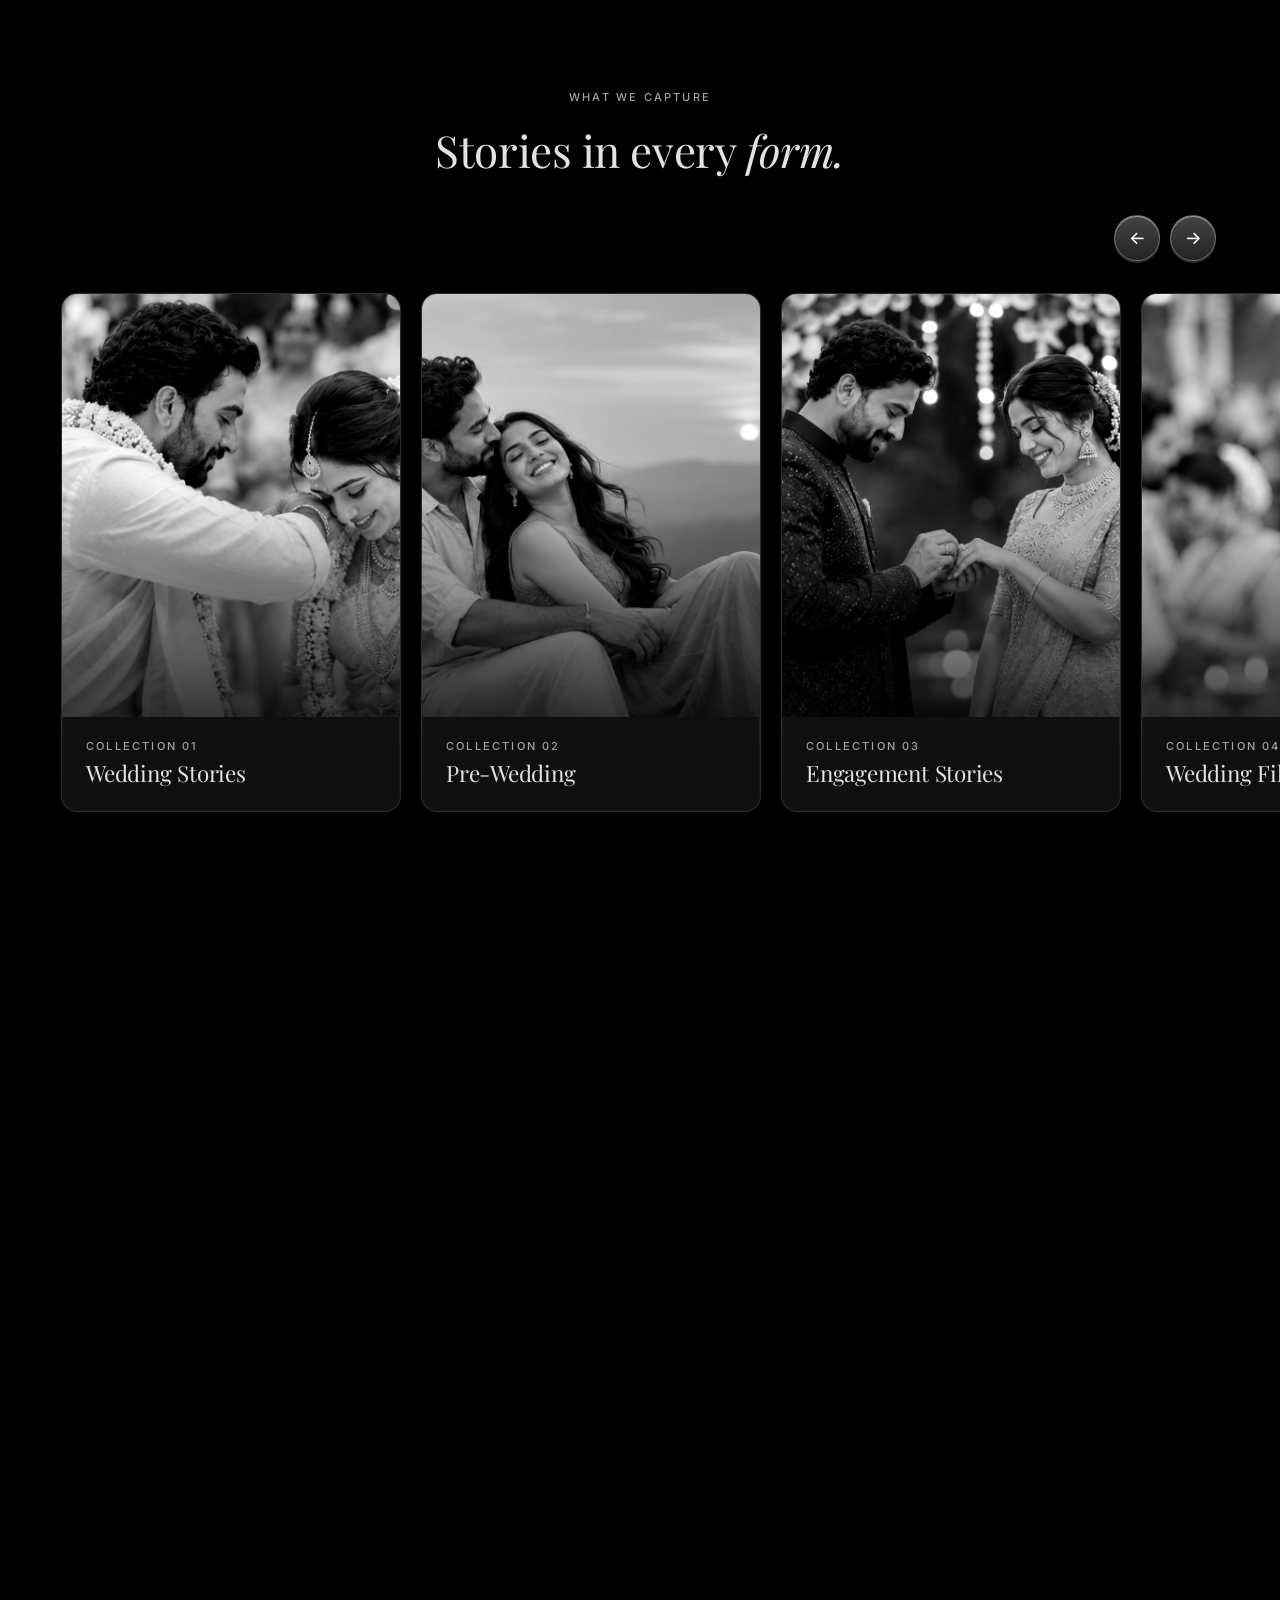
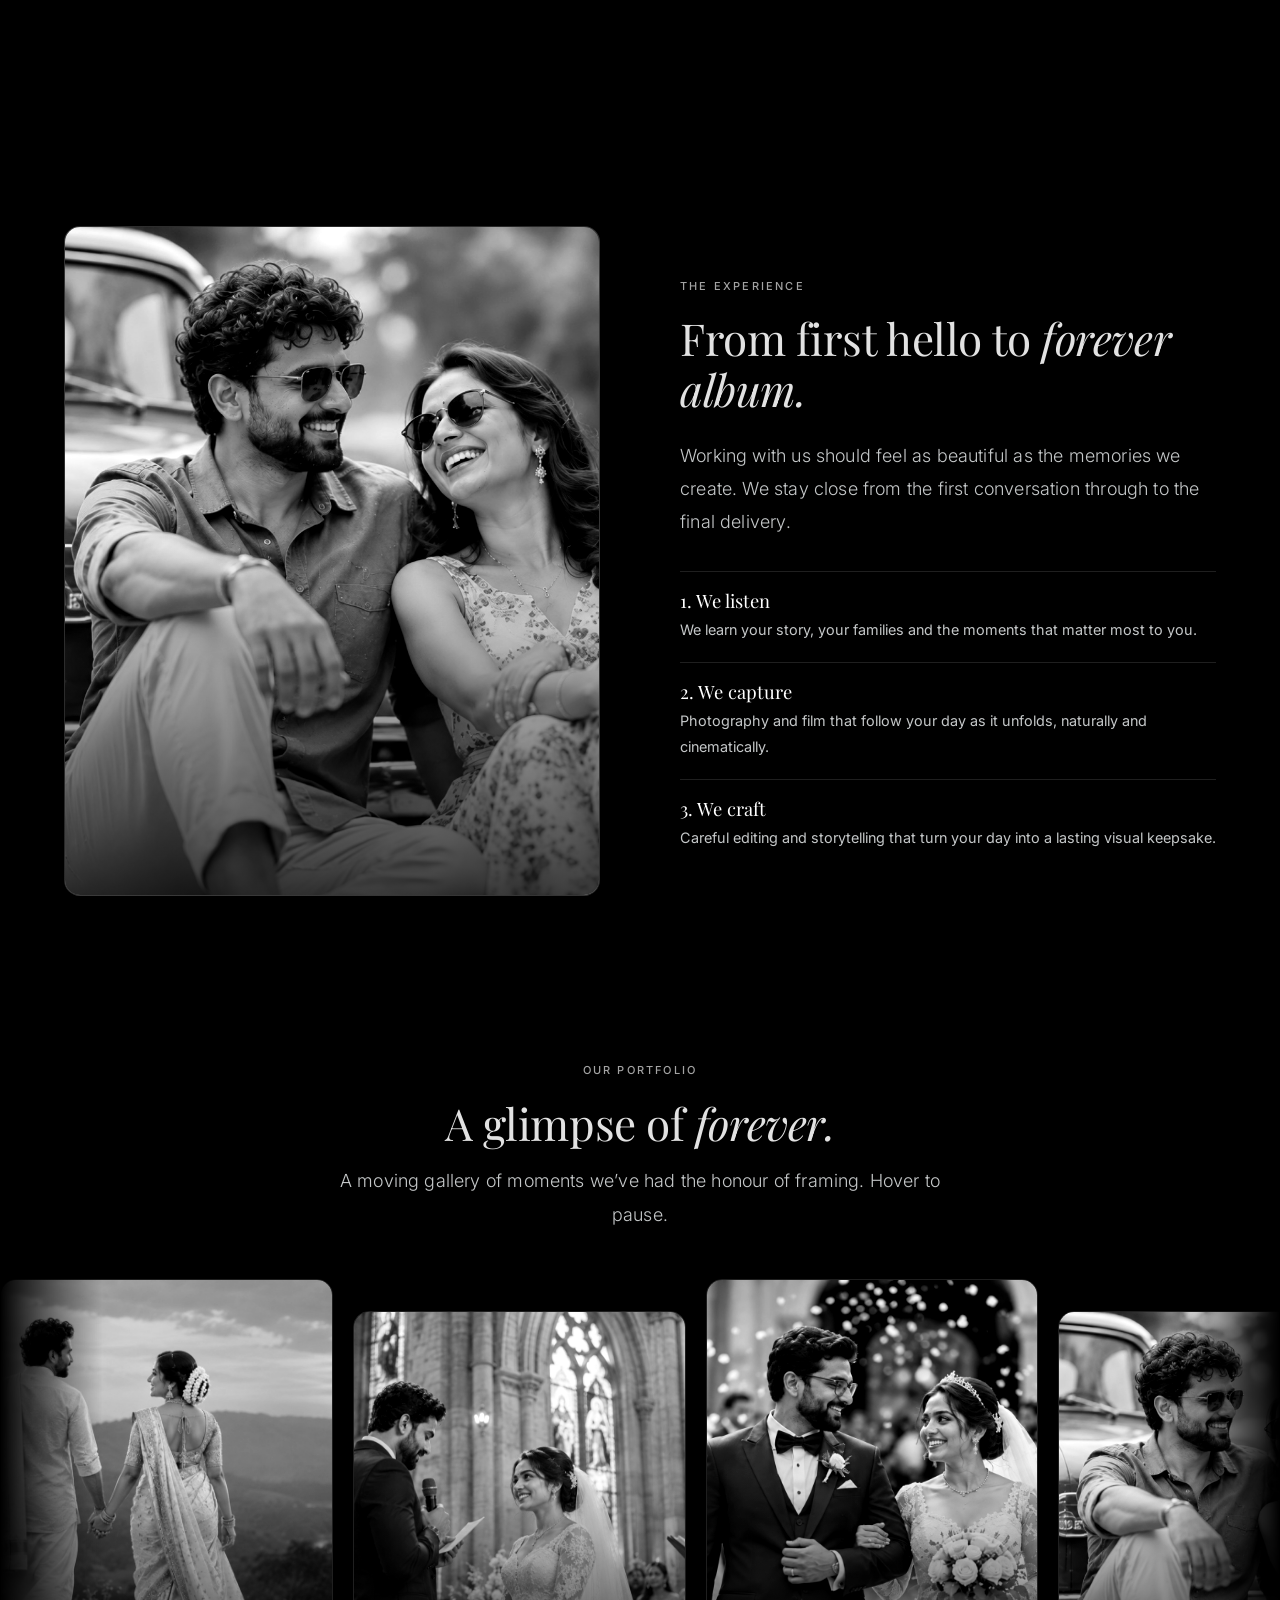
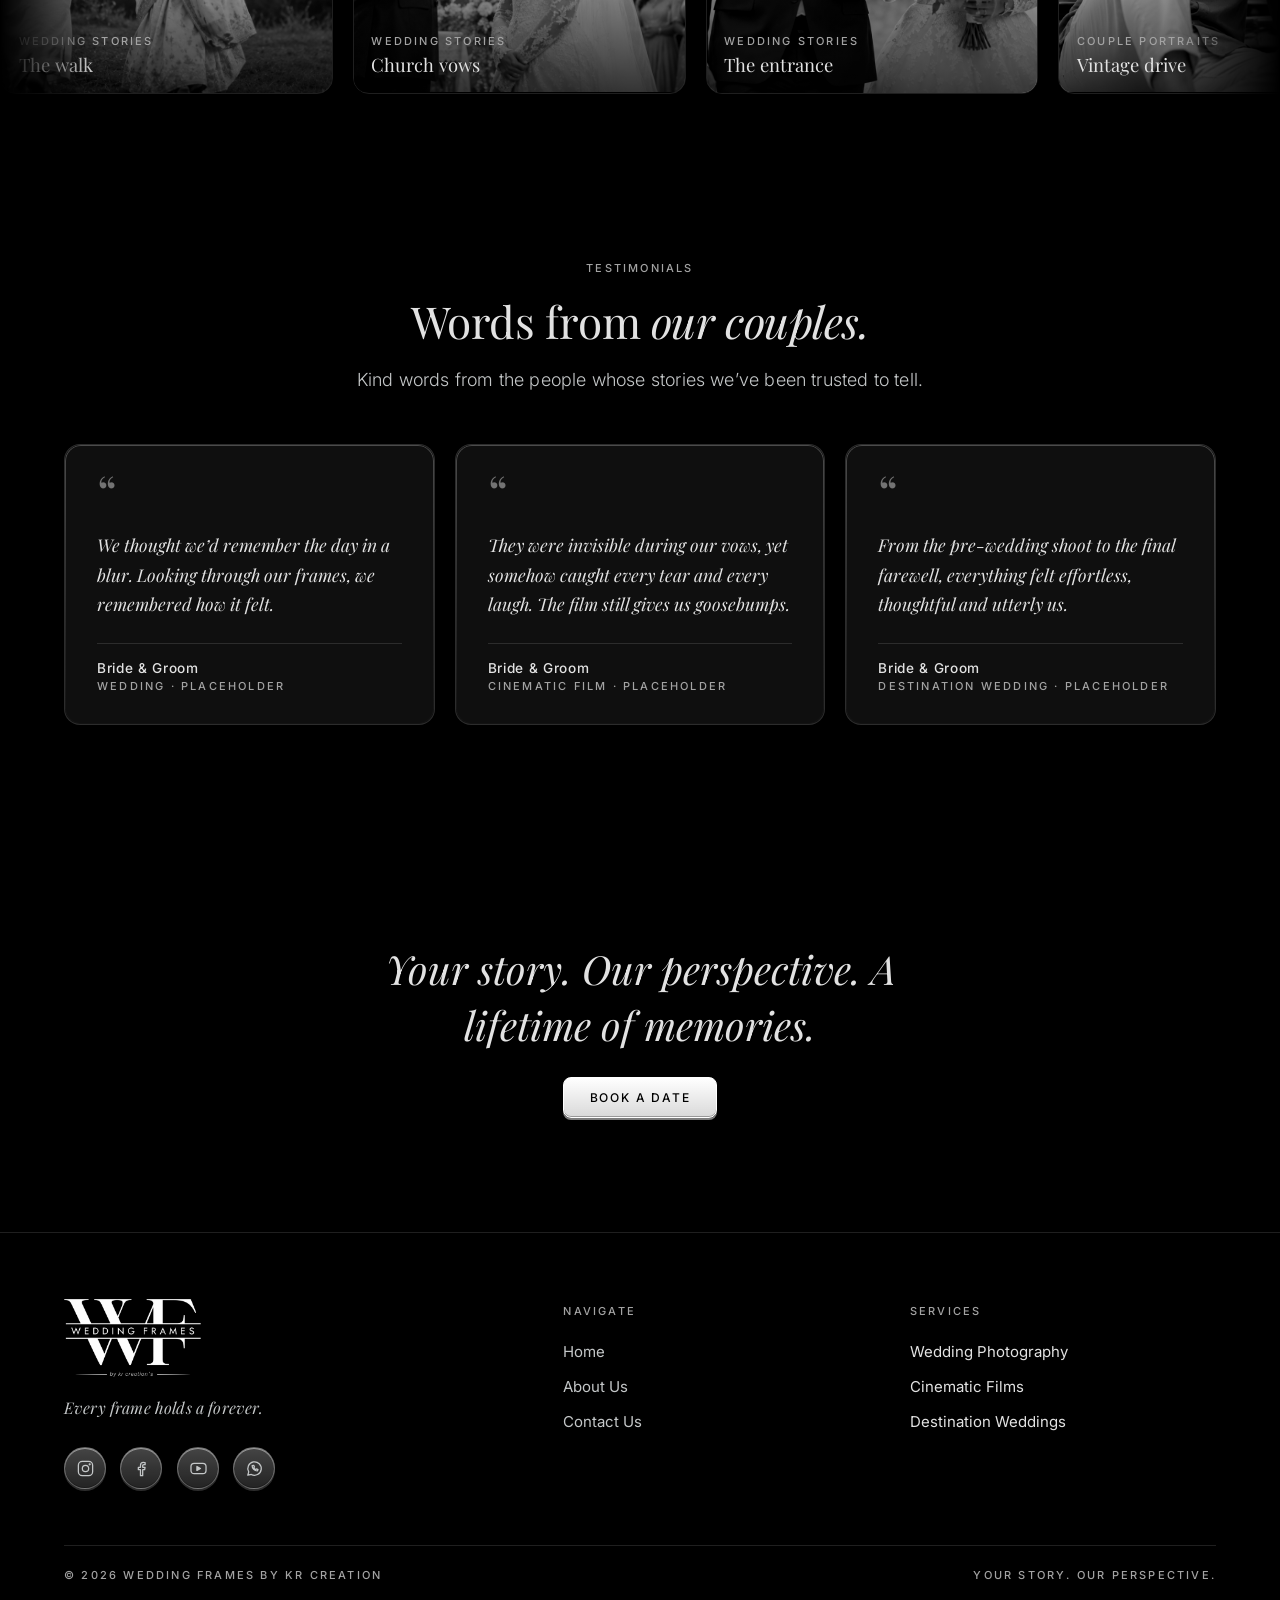
==== commit d6e39ed5: "Add portfolio, testimonials, 3D buttons, WhatsApp form, full-screen mobile menu and real photos - Ho" ====
--- a/about.html
+++ b/about.html
@@ -4,7 +4,7 @@
 <link rel="icon" href="assets/logo-white.png">
 <link rel="preconnect" href="https://fonts.googleapis.com"><link rel="preconnect" href="https://fonts.gstatic.com" crossorigin>
 <link href="https://fonts.googleapis.com/css2?family=Inter:wght@300;400;500;600&family=Playfair+Display:ital,wght@0,400;0,500;1,400&display=swap" rel="stylesheet">
-<link rel="stylesheet" href="assets/styles.css"></head><body>
+<link rel="stylesheet" href="assets/styles.css?v=1794938147"></head><body>
 <header><div class="wrap"><a class="brand" href="index.html" aria-label="Wedding Frames by KR Creation – home"><img src="assets/logo-white.png" alt="Wedding Frames by KR Creation"></a>
 <nav id="nav"><ul>
 <li><a href="index.html">Home</a></li>
@@ -16,7 +16,7 @@
 <ul class="mlinks"><li><a href="index.html">Home</a></li><li><a href="about.html" aria-current="page">About Us</a></li><li><a href="contact.html">Contact Us</a></li></ul>
 <a class="btn solid" href="contact.html">Book a Date</a>
 <div class="mdetails"><p class="mtag">Every frame holds a forever.</p><p class="label">Wedding Photography · Cinematic Films · Destination Weddings</p></div>
-<div class="social msocial"><a href="#" aria-label="Instagram" title="Instagram" rel="noopener" target="_blank"><svg viewBox="0 0 24 24" fill="none" stroke="currentColor" stroke-width="1.6" stroke-linecap="round" stroke-linejoin="round" aria-hidden="true"><rect x="3" y="3" width="18" height="18" rx="5"/><circle cx="12" cy="12" r="4"/><circle cx="17.3" cy="6.7" r=".6" fill="currentColor"/></svg></a><a href="#" aria-label="Facebook" title="Facebook" rel="noopener" target="_blank"><svg viewBox="0 0 24 24" fill="none" stroke="currentColor" stroke-width="1.6" stroke-linecap="round" stroke-linejoin="round" aria-hidden="true"><path d="M13.5 21v-7.5H16l.5-3h-3V8.700c0-.9.3-1.500 1.600-1.500H16.600V4.500C16.300 4.500 15.400 4.400 14.400 4.400c-2.200 0-3.700 1.300-3.700 3.800v2.300H8v3h2.700V21z"/></svg></a><a href="#" aria-label="YouTube" title="YouTube" rel="noopener" target="_blank"><svg viewBox="0 0 24 24" fill="none" stroke="currentColor" stroke-width="1.6" stroke-linecap="round" stroke-linejoin="round" aria-hidden="true"><rect x="2.5" y="5.5" width="19" height="13" rx="4"/><path d="M10 9.5v5l4.5-2.5z" fill="currentColor"/></svg></a><a href="#" aria-label="WhatsApp" title="WhatsApp" rel="noopener" target="_blank"><svg viewBox="0 0 24 24" fill="none" stroke="currentColor" stroke-width="1.6" stroke-linecap="round" stroke-linejoin="round" aria-hidden="true"><path d="M3.5 20.5l1.2-4.2A8.5 8.5 0 1 1 8 19.5z"/><path d="M9 8.5c0 3.5 3 6.500 6.500 6.500l1-1.500-2-1-1 .8c-1-.4-1.900-1.300-2.300-2.300l.8-1-1-2z"/></svg></a></div></div></div><main>
+<div class="social msocial"><a href="https://www.instagram.com/weddingframes_by_krcreation" aria-label="Instagram" title="Instagram" rel="noopener" target="_blank"><svg viewBox="0 0 24 24" fill="none" stroke="currentColor" stroke-width="1.6" stroke-linecap="round" stroke-linejoin="round" aria-hidden="true"><rect x="3" y="3" width="18" height="18" rx="5"/><circle cx="12" cy="12" r="4"/><circle cx="17.3" cy="6.7" r=".6" fill="currentColor"/></svg></a><a href="#" aria-label="Facebook" title="Facebook" rel="noopener" target="_blank"><svg viewBox="0 0 24 24" fill="none" stroke="currentColor" stroke-width="1.6" stroke-linecap="round" stroke-linejoin="round" aria-hidden="true"><path d="M13.5 21v-7.5H16l.5-3h-3V8.700c0-.9.3-1.500 1.600-1.500H16.600V4.500C16.300 4.500 15.400 4.400 14.400 4.400c-2.200 0-3.700 1.300-3.700 3.800v2.300H8v3h2.700V21z"/></svg></a><a href="#" aria-label="YouTube" title="YouTube" rel="noopener" target="_blank"><svg viewBox="0 0 24 24" fill="none" stroke="currentColor" stroke-width="1.6" stroke-linecap="round" stroke-linejoin="round" aria-hidden="true"><rect x="2.5" y="5.5" width="19" height="13" rx="4"/><path d="M10 9.5v5l4.5-2.5z" fill="currentColor"/></svg></a><a href="#" aria-label="WhatsApp" title="WhatsApp" rel="noopener" target="_blank"><svg viewBox="0 0 24 24" fill="none" stroke="currentColor" stroke-width="1.6" stroke-linecap="round" stroke-linejoin="round" aria-hidden="true"><path d="M3.5 20.5l1.2-4.2A8.5 8.5 0 1 1 8 19.5z"/><path d="M9 8.5c0 3.5 3 6.500 6.500 6.500l1-1.500-2-1-1 .8c-1-.4-1.900-1.300-2.300-2.300l.8-1-1-2z"/></svg></a></div></div></div><main>
 <div class="pagehead"><div class="wrap"><span class="label">About Wedding Frames</span><h1 class="rv">Every frame holds <em>a forever.</em></h1>
 <p class="lead rv">We don’t just capture weddings. We capture the emotions, the connections and the beautiful moments that make every love story unique.</p></div></div>
 <section><div class="wrap split"><div class="rv"><div class="slot wide"><img src="assets/img/about.jpg" alt=""><span class="ph">Add photo · assets/img/about.jpg</span></div></div>
@@ -29,8 +29,8 @@
 <div class="glass pillar rv"><span class="n">iii.</span><h3>Genuine emotion</h3><p>Our eye is always for the real moments: the laughter, the tears and everything between.</p></div></div></div></section>
 <section><div class="wrap"><div class="center rv"><span class="label">What we capture</span><h2 style="margin:1rem 0">Stories in every <em>form.</em></h2></div><div class="hs-wrap rv"><div class="hs-ctrl"><button class="btn hs-prev" aria-label="Previous">←</button><button class="btn hs-next" aria-label="Next">→</button></div><div class="hscroll" data-auto tabindex="0" aria-label="What we capture"><a class="glass cat group rv" href="contact.html"><div class="slot "><img src="assets/img/wedding-stories.jpg" alt=""><span class="ph">Add photo · assets/img/wedding-stories.jpg</span></div><div class="info"><span class="label">Collection 01</span><h3>Wedding Stories</h3></div></a><a class="glass cat group rv" href="contact.html"><div class="slot "><img src="assets/img/pre-wedding.jpg" alt=""><span class="ph">Add photo · assets/img/pre-wedding.jpg</span></div><div class="info"><span class="label">Collection 02</span><h3>Pre-Wedding</h3></div></a><a class="glass cat group rv" href="contact.html"><div class="slot "><img src="assets/img/engagement-stories.jpg" alt=""><span class="ph">Add photo · assets/img/engagement-stories.jpg</span></div><div class="info"><span class="label">Collection 03</span><h3>Engagement Stories</h3></div></a><a class="glass cat group rv" href="contact.html"><div class="slot "><img src="assets/img/wedding-films.jpg" alt=""><span class="ph">Add photo · assets/img/wedding-films.jpg</span></div><div class="info"><span class="label">Collection 04</span><h3>Wedding Films</h3></div></a><a class="glass cat group rv" href="contact.html"><div class="slot "><img src="assets/img/couple-portraits.jpg" alt=""><span class="ph">Add photo · assets/img/couple-portraits.jpg</span></div><div class="info"><span class="label">Collection 05</span><h3>Couple Portraits</h3></div></a><a class="glass cat group rv" href="contact.html"><div class="slot "><img src="assets/img/destination-weddings.jpg" alt=""><span class="ph">Add photo · assets/img/destination-weddings.jpg</span></div><div class="info"><span class="label">Collection 06</span><h3>Destination Weddings</h3></div></a></div></div></div></div></section>
 <section><div class="wrap split rev"><div class="media rv"><div class="slot tall"><img src="assets/img/p3.jpg" alt=""><span class="ph">Add photo · assets/img/p3.jpg</span></div></div><div class="rv prose"><span class="label">Our approach</span><h2 style="margin:1rem 0 1.5rem">Quiet presence. <em>Honest emotion.</em></h2><p class="lead">We believe the best photographs aren’t posed. They’re felt. That’s why we blend into the day, guiding gently when needed and stepping back when the moment belongs to you.</p><p class="lead">Every wedding is different, so every story is told differently: its own light, its own rhythm and its own details.</p></div></div></section><section><div class="wrap split"><div class="media rv"><div class="slot tall"><img src="assets/img/p4.jpg" alt=""><span class="ph">Add photo · assets/img/p4.jpg</span></div></div><div class="rv prose"><span class="label">The experience</span><h2 style="margin:1rem 0 1.5rem">From first hello to <em>forever album.</em></h2><p class="lead">Working with us should feel as beautiful as the memories we create. We stay close from the first conversation through to the final delivery.</p><ul class="steps"><li><b>1. We listen</b><span>We learn your story, your families and the moments that matter most to you.</span></li><li><b>2. We capture</b><span>Photography and film that follow your day as it unfolds, naturally and cinematically.</span></li><li><b>3. We craft</b><span>Careful editing and storytelling that turn your day into a lasting visual keepsake.</span></li></ul></div></div></section><section class="portfolio" id="portfolio"><div class="wrap center rv"><span class="label">Our portfolio</span><h2 style="margin:1rem 0">A glimpse of <em>forever.</em></h2><p class="lead" style="max-width:56ch;margin:0 auto">A moving gallery of moments we’ve had the honour of framing. Hover to pause.</p></div>
-<div class="marquee" aria-label="Portfolio gallery"><div class="mtrack"><figure class="mitem group"><div class="slot "><img src="assets/img/p1.jpg" alt=""><span class="ph">Add photo · assets/img/p1.jpg</span></div><figcaption><span class="label">Wedding Stories</span><strong>Cathedral nuptials</strong></figcaption></figure><figure class="mitem group"><div class="slot "><img src="assets/img/p2.jpg" alt=""><span class="ph">Add photo · assets/img/p2.jpg</span></div><figcaption><span class="label">Wedding Stories</span><strong>Temple ceremony</strong></figcaption></figure><figure class="mitem group"><div class="slot "><img src="assets/img/p3.jpg" alt=""><span class="ph">Add photo · assets/img/p3.jpg</span></div><figcaption><span class="label">Couple Portraits</span><strong>Hand in hand</strong></figcaption></figure><figure class="mitem group"><div class="slot "><img src="assets/img/p4.jpg" alt=""><span class="ph">Add photo · assets/img/p4.jpg</span></div><figcaption><span class="label">Destination Weddings</span><strong>The first dance</strong></figcaption></figure><figure class="mitem group"><div class="slot "><img src="assets/img/p5.jpg" alt=""><span class="ph">Add photo · assets/img/p5.jpg</span></div><figcaption><span class="label">Engagement Stories</span><strong>Quiet moments</strong></figcaption></figure><figure aria-hidden="true" class="mitem group"><div class="slot "><img src="assets/img/p1.jpg" alt=""><span class="ph">Add photo · assets/img/p1.jpg</span></div><figcaption><span class="label">Wedding Stories</span><strong>Cathedral nuptials</strong></figcaption></figure><figure aria-hidden="true" class="mitem group"><div class="slot "><img src="assets/img/p2.jpg" alt=""><span class="ph">Add photo · assets/img/p2.jpg</span></div><figcaption><span class="label">Wedding Stories</span><strong>Temple ceremony</strong></figcaption></figure><figure aria-hidden="true" class="mitem group"><div class="slot "><img src="assets/img/p3.jpg" alt=""><span class="ph">Add photo · assets/img/p3.jpg</span></div><figcaption><span class="label">Couple Portraits</span><strong>Hand in hand</strong></figcaption></figure><figure aria-hidden="true" class="mitem group"><div class="slot "><img src="assets/img/p4.jpg" alt=""><span class="ph">Add photo · assets/img/p4.jpg</span></div><figcaption><span class="label">Destination Weddings</span><strong>The first dance</strong></figcaption></figure><figure aria-hidden="true" class="mitem group"><div class="slot "><img src="assets/img/p5.jpg" alt=""><span class="ph">Add photo · assets/img/p5.jpg</span></div><figcaption><span class="label">Engagement Stories</span><strong>Quiet moments</strong></figcaption></figure></div></div></section><section><div class="wrap"><div class="center rv"><span class="label">Testimonials</span><h2 style="margin:1rem 0">Words from <em>our couples.</em></h2><p class="lead" style="max-width:56ch;margin:0 auto">Kind words from the people whose stories we’ve been trusted to tell.</p></div><div class="tgrid"><div class="glass tcard rv"><span class="mark">“</span><blockquote>We thought we’d remember the day in a blur. Looking through our frames, we remembered how it felt.</blockquote><div class="who"><b>Bride & Groom</b><span class="label">Wedding · Placeholder</span></div></div><div class="glass tcard rv"><span class="mark">“</span><blockquote>They were invisible during our vows, yet somehow caught every tear and every laugh. The film still gives us goosebumps.</blockquote><div class="who"><b>Bride & Groom</b><span class="label">Cinematic Film · Placeholder</span></div></div><div class="glass tcard rv"><span class="mark">“</span><blockquote>From the pre-wedding shoot to the final farewell, everything felt effortless, thoughtful and utterly us.</blockquote><div class="who"><b>Bride & Groom</b><span class="label">Destination Wedding · Placeholder</span></div></div></div></div></section><section class="quote"><div class="wrap rv"><blockquote>Your story. Our perspective. A lifetime of memories.</blockquote><a class="btn solid" href="contact.html">Book a Date</a></div></section></main><footer><div class="wrap"><div class="fgrid"><div><img src="assets/logo-white.png" alt="Wedding Frames by KR Creation"><p class="lead" style="font-size:1rem;max-width:34ch;font-family:var(--serif);font-style:italic">Every frame holds a forever.</p><div class="social "><a href="#" aria-label="Instagram" title="Instagram" rel="noopener" target="_blank"><svg viewBox="0 0 24 24" fill="none" stroke="currentColor" stroke-width="1.6" stroke-linecap="round" stroke-linejoin="round" aria-hidden="true"><rect x="3" y="3" width="18" height="18" rx="5"/><circle cx="12" cy="12" r="4"/><circle cx="17.3" cy="6.7" r=".6" fill="currentColor"/></svg></a><a href="#" aria-label="Facebook" title="Facebook" rel="noopener" target="_blank"><svg viewBox="0 0 24 24" fill="none" stroke="currentColor" stroke-width="1.6" stroke-linecap="round" stroke-linejoin="round" aria-hidden="true"><path d="M13.5 21v-7.5H16l.5-3h-3V8.700c0-.9.3-1.500 1.600-1.500H16.600V4.500C16.300 4.500 15.400 4.400 14.400 4.400c-2.200 0-3.700 1.300-3.700 3.800v2.300H8v3h2.700V21z"/></svg></a><a href="#" aria-label="YouTube" title="YouTube" rel="noopener" target="_blank"><svg viewBox="0 0 24 24" fill="none" stroke="currentColor" stroke-width="1.6" stroke-linecap="round" stroke-linejoin="round" aria-hidden="true"><rect x="2.5" y="5.5" width="19" height="13" rx="4"/><path d="M10 9.5v5l4.5-2.5z" fill="currentColor"/></svg></a><a href="#" aria-label="WhatsApp" title="WhatsApp" rel="noopener" target="_blank"><svg viewBox="0 0 24 24" fill="none" stroke="currentColor" stroke-width="1.6" stroke-linecap="round" stroke-linejoin="round" aria-hidden="true"><path d="M3.5 20.5l1.2-4.2A8.5 8.5 0 1 1 8 19.5z"/><path d="M9 8.5c0 3.5 3 6.500 6.500 6.500l1-1.500-2-1-1 .8c-1-.4-1.900-1.300-2.300-2.300l.8-1-1-2z"/></svg></a></div></div>
+<div class="marquee" aria-label="Portfolio gallery"><div class="mtrack"><figure class="mitem group"><div class="slot "><img src="assets/img/p1.jpg" alt=""><span class="ph">Add photo · assets/img/p1.jpg</span></div><figcaption><span class="label">Wedding Stories</span><strong>The walk</strong></figcaption></figure><figure class="mitem group"><div class="slot "><img src="assets/img/p2.jpg" alt=""><span class="ph">Add photo · assets/img/p2.jpg</span></div><figcaption><span class="label">Wedding Stories</span><strong>Church vows</strong></figcaption></figure><figure class="mitem group"><div class="slot "><img src="assets/img/p3.jpg" alt=""><span class="ph">Add photo · assets/img/p3.jpg</span></div><figcaption><span class="label">Wedding Stories</span><strong>The entrance</strong></figcaption></figure><figure class="mitem group"><div class="slot "><img src="assets/img/p4.jpg" alt=""><span class="ph">Add photo · assets/img/p4.jpg</span></div><figcaption><span class="label">Couple Portraits</span><strong>Vintage drive</strong></figcaption></figure><figure class="mitem group"><div class="slot "><img src="assets/img/p5.jpg" alt=""><span class="ph">Add photo · assets/img/p5.jpg</span></div><figcaption><span class="label">Couple Portraits</span><strong>Endless love</strong></figcaption></figure><figure class="mitem group"><div class="slot "><img src="assets/img/p6.jpg" alt=""><span class="ph">Add photo · assets/img/p6.jpg</span></div><figcaption><span class="label">Couple Portraits</span><strong>Bridal joy</strong></figcaption></figure><figure aria-hidden="true" class="mitem group"><div class="slot "><img src="assets/img/p1.jpg" alt=""><span class="ph">Add photo · assets/img/p1.jpg</span></div><figcaption><span class="label">Wedding Stories</span><strong>The walk</strong></figcaption></figure><figure aria-hidden="true" class="mitem group"><div class="slot "><img src="assets/img/p2.jpg" alt=""><span class="ph">Add photo · assets/img/p2.jpg</span></div><figcaption><span class="label">Wedding Stories</span><strong>Church vows</strong></figcaption></figure><figure aria-hidden="true" class="mitem group"><div class="slot "><img src="assets/img/p3.jpg" alt=""><span class="ph">Add photo · assets/img/p3.jpg</span></div><figcaption><span class="label">Wedding Stories</span><strong>The entrance</strong></figcaption></figure><figure aria-hidden="true" class="mitem group"><div class="slot "><img src="assets/img/p4.jpg" alt=""><span class="ph">Add photo · assets/img/p4.jpg</span></div><figcaption><span class="label">Couple Portraits</span><strong>Vintage drive</strong></figcaption></figure><figure aria-hidden="true" class="mitem group"><div class="slot "><img src="assets/img/p5.jpg" alt=""><span class="ph">Add photo · assets/img/p5.jpg</span></div><figcaption><span class="label">Couple Portraits</span><strong>Endless love</strong></figcaption></figure><figure aria-hidden="true" class="mitem group"><div class="slot "><img src="assets/img/p6.jpg" alt=""><span class="ph">Add photo · assets/img/p6.jpg</span></div><figcaption><span class="label">Couple Portraits</span><strong>Bridal joy</strong></figcaption></figure></div></section><section><div class="wrap"><div class="center rv"><span class="label">Testimonials</span><h2 style="margin:1rem 0">Words from <em>our couples.</em></h2><p class="lead" style="max-width:56ch;margin:0 auto">Kind words from the people whose stories we’ve been trusted to tell.</p></div><div class="tgrid"><div class="glass tcard rv"><span class="mark">“</span><blockquote>We thought we’d remember the day in a blur. Looking through our frames, we remembered how it felt.</blockquote><div class="who"><b>Bride & Groom</b><span class="label">Wedding · Placeholder</span></div></div><div class="glass tcard rv"><span class="mark">“</span><blockquote>They were invisible during our vows, yet somehow caught every tear and every laugh. The film still gives us goosebumps.</blockquote><div class="who"><b>Bride & Groom</b><span class="label">Cinematic Film · Placeholder</span></div></div><div class="glass tcard rv"><span class="mark">“</span><blockquote>From the pre-wedding shoot to the final farewell, everything felt effortless, thoughtful and utterly us.</blockquote><div class="who"><b>Bride & Groom</b><span class="label">Destination Wedding · Placeholder</span></div></div></div></div></section><section class="quote"><div class="wrap rv"><blockquote>Your story. Our perspective. A lifetime of memories.</blockquote><a class="btn solid" href="contact.html">Book a Date</a></div></section></main><footer><div class="wrap"><div class="fgrid"><div><img src="assets/logo-white.png" alt="Wedding Frames by KR Creation"><p class="lead" style="font-size:1rem;max-width:34ch;font-family:var(--serif);font-style:italic">Every frame holds a forever.</p><div class="social "><a href="https://www.instagram.com/weddingframes_by_krcreation" aria-label="Instagram" title="Instagram" rel="noopener" target="_blank"><svg viewBox="0 0 24 24" fill="none" stroke="currentColor" stroke-width="1.6" stroke-linecap="round" stroke-linejoin="round" aria-hidden="true"><rect x="3" y="3" width="18" height="18" rx="5"/><circle cx="12" cy="12" r="4"/><circle cx="17.3" cy="6.7" r=".6" fill="currentColor"/></svg></a><a href="#" aria-label="Facebook" title="Facebook" rel="noopener" target="_blank"><svg viewBox="0 0 24 24" fill="none" stroke="currentColor" stroke-width="1.6" stroke-linecap="round" stroke-linejoin="round" aria-hidden="true"><path d="M13.5 21v-7.5H16l.5-3h-3V8.700c0-.9.3-1.500 1.600-1.500H16.600V4.500C16.300 4.500 15.400 4.400 14.400 4.400c-2.200 0-3.700 1.300-3.700 3.800v2.300H8v3h2.700V21z"/></svg></a><a href="#" aria-label="YouTube" title="YouTube" rel="noopener" target="_blank"><svg viewBox="0 0 24 24" fill="none" stroke="currentColor" stroke-width="1.6" stroke-linecap="round" stroke-linejoin="round" aria-hidden="true"><rect x="2.5" y="5.5" width="19" height="13" rx="4"/><path d="M10 9.5v5l4.5-2.5z" fill="currentColor"/></svg></a><a href="#" aria-label="WhatsApp" title="WhatsApp" rel="noopener" target="_blank"><svg viewBox="0 0 24 24" fill="none" stroke="currentColor" stroke-width="1.6" stroke-linecap="round" stroke-linejoin="round" aria-hidden="true"><path d="M3.5 20.5l1.2-4.2A8.5 8.5 0 1 1 8 19.5z"/><path d="M9 8.5c0 3.5 3 6.500 6.500 6.500l1-1.500-2-1-1 .8c-1-.4-1.900-1.300-2.300-2.300l.8-1-1-2z"/></svg></a></div></div>
 <div><span class="label">Navigate</span><ul><li><a href="index.html">Home</a></li><li><a href="about.html">About Us</a></li><li><a href="contact.html">Contact Us</a></li></ul></div>
 <div><span class="label">Services</span><ul><li>Wedding Photography</li><li>Cinematic Films</li><li>Destination Weddings</li></ul></div></div>
 <div class="copy label"><span>© 2026 Wedding Frames by KR Creation</span><span>Your story. Our perspective.</span></div></div></footer>
-<a class="wa-float" href="https://wa.me/919847868919" target="_blank" rel="noopener" aria-label="Chat with us on WhatsApp" title="Chat on WhatsApp"><svg viewBox="0 0 24 24" fill="none" stroke="currentColor" stroke-width="1.6" stroke-linecap="round" stroke-linejoin="round" aria-hidden="true"><path d="M3.5 20.5l1.2-4.2A8.5 8.5 0 1 1 8 19.5z"/><path d="M9 8.5c0 3.5 3 6.500 6.500 6.500l1-1.500-2-1-1 .8c-1-.4-1.900-1.300-2.300-2.300l.8-1-1-2z"/></svg></a><script src="assets/script.js"></script></body></html>+<a class="wa-float" href="https://wa.me/917511195251" target="_blank" rel="noopener" aria-label="Chat with us on WhatsApp" title="Chat on WhatsApp"><svg viewBox="0 0 24 24" fill="none" stroke="currentColor" stroke-width="1.6" stroke-linecap="round" stroke-linejoin="round" aria-hidden="true"><path d="M3.5 20.5l1.2-4.2A8.5 8.5 0 1 1 8 19.5z"/><path d="M9 8.5c0 3.5 3 6.500 6.500 6.500l1-1.500-2-1-1 .8c-1-.4-1.900-1.300-2.300-2.300l.8-1-1-2z"/></svg></a><script src="assets/script.js?v=1794936177"></script></body></html>
--- a/assets/styles.css
+++ b/assets/styles.css
@@ -36,10 +36,8 @@
 nav a::after{content:"";position:absolute;left:0;bottom:0;height:1px;width:0;background:#fff;transition:width .3s}
 nav a:hover,nav a[aria-current]{color:#fff}
 nav a:hover::after,nav a[aria-current]::after{width:100%}
-.btn{display:inline-flex;align-items:center;justify-content:center;gap:.5rem;padding:.85rem 1.6rem;border-radius:.5rem;font:500 .75rem/1 var(--sans);letter-spacing:.15em;text-transform:uppercase;border:1px solid rgba(255,255,255,.2);background:rgba(255,255,255,.1);color:#fff;cursor:pointer;transition:all .3s;backdrop-filter:blur(12px)}
-.btn:hover{background:rgba(255,255,255,.2);border-color:rgba(255,255,255,.4);box-shadow:0 0 20px rgba(255,255,255,.18)}
+.btn{display:inline-flex;align-items:center;justify-content:center;gap:.5rem;padding:.85rem 1.6rem;border-radius:.5rem;font:500 .75rem/1 var(--sans);letter-spacing:.15em;text-transform:uppercase;border:1px solid rgba(255,255,255,.2);background:rgba(255,255,255,.1);color:#fff;cursor:pointer;backdrop-filter:blur(12px)}
 .btn.solid{background:#fff;color:#000;border-color:#fff}
-.btn.solid:hover{background:#e2e2e2}
 .menu-btn{display:none;background:none;border:1px solid var(--line2);color:#fff;width:42px;height:42px;border-radius:.5rem;cursor:pointer;font-size:1.1rem}
 @media(max-width:860px){.menu-btn{display:block}header .btn{display:none}nav{display:none}}
 /* hero */
@@ -140,7 +138,7 @@
 /* auto portfolio */
 .portfolio{padding:5rem 0;overflow:hidden;position:relative;z-index:1}
 .marquee{overflow:hidden;margin-top:3rem;-webkit-mask:linear-gradient(90deg,transparent,#000 8%,#000 92%,transparent);mask:linear-gradient(90deg,transparent,#000 8%,#000 92%,transparent)}
-.mtrack{display:flex;gap:1.25rem;width:max-content;animation:slide 60s linear infinite}
+.mtrack{display:flex;gap:1.25rem;width:max-content;animation:slide 70s linear infinite}
 .marquee.rtl .mtrack{animation-direction:reverse}
 .marquee:hover .mtrack,.marquee:focus-within .mtrack{animation-play-state:paused}
 @keyframes slide{to{transform:translateX(calc(-50% - .625rem))}}
@@ -165,7 +163,6 @@
 /* social icons */
 .social{display:flex;gap:.7rem;margin-top:1.5rem}
 .social a{width:42px;height:42px;border-radius:50%;border:1px solid var(--line2);display:flex;align-items:center;justify-content:center;color:var(--on-var);transition:all .3s;background:rgba(255,255,255,.04)}
-.social a:hover{color:#000;background:#fff;border-color:#fff;transform:translateY(-2px)}
 .social svg{width:19px;height:19px}
 /* full-screen mobile menu */
 .mnav{position:fixed;inset:0;z-index:100;background:radial-gradient(circle at top,rgba(255,255,255,.09),transparent 65%),rgba(0,0,0,.97);backdrop-filter:blur(24px);-webkit-backdrop-filter:blur(24px);display:none;overflow-y:auto;opacity:0;transition:opacity .35s}
@@ -193,11 +190,6 @@
 /* floating whatsapp */
 .wa-float{position:fixed;right:1.25rem;bottom:1.25rem;z-index:60;width:56px;height:56px;border-radius:50%;display:flex;align-items:center;justify-content:center;color:#fff;background:rgba(255,255,255,.1);border:1px solid var(--line2);backdrop-filter:blur(16px);-webkit-backdrop-filter:blur(16px);box-shadow:0 12px 28px -8px rgba(0,0,0,.8),0 0 0 1px rgba(255,255,255,.06) inset;transition:all .3s}
 .wa-float svg{width:26px;height:26px}
-.wa-float::before{content:"";position:absolute;inset:-1px;border-radius:50%;border:1px solid rgba(255,255,255,.35);animation:waPulse 2.8s ease-out infinite}
-.wa-float:hover{background:#fff;color:#000;transform:translateY(-3px) scale(1.05);box-shadow:0 0 24px rgba(255,255,255,.3)}
-@keyframes waPulse{0%{transform:scale(1);opacity:.7}100%{transform:scale(1.6);opacity:0}}
-@media(prefers-reduced-motion:reduce){.wa-float::before{animation:none}}
-
 /* custom dropdown */
 .dd{position:relative}
 .dd-btn{width:100%;display:flex;align-items:center;justify-content:space-between;gap:.75rem;text-align:left;background:rgba(255,255,255,.04);border:1px solid var(--line);border-radius:.5rem;color:#fff;font:inherit;padding:.85rem 1rem;cursor:pointer;transition:border-color .3s,background .3s}
@@ -222,3 +214,44 @@
 .hero:hover .bgimg{filter:none;opacity:.6}
 .slot img{filter:grayscale(1) contrast(1.1);transition:filter .7s cubic-bezier(.16,1,.3,1),transform .7s cubic-bezier(.16,1,.3,1)}
 .slot:hover img,.group:hover .slot img,.mitem:hover img,.cat:hover img{filter:none;transform:scale(1.04)}
+
+/* 3D keycap buttons: raised face + extruded side, lifts on hover, pushes down on click */
+.btn,.social a,.wa-float,.menu-btn,.mclose{
+  --face-a:rgba(255,255,255,.20);--face-b:rgba(255,255,255,.06);--side:#2b2b2b;--depth:2px;--lift:0px;
+  background:linear-gradient(180deg,var(--face-a),var(--face-b)),#161616;
+  border:1px solid rgba(255,255,255,.28);
+  transform:translateY(calc(var(--lift) * -1));
+  box-shadow:inset 0 1px 0 rgba(255,255,255,.45),inset 0 -1px 0 rgba(0,0,0,.3),0 var(--depth) 0 0 var(--side),0 calc(var(--depth) + 3px) 8px -3px rgba(0,0,0,.6);
+  transition:transform .14s cubic-bezier(.3,.7,.4,1),box-shadow .14s cubic-bezier(.3,.7,.4,1),filter .14s;
+  will-change:transform;margin-bottom:var(--depth)
+}
+.btn:hover,.social a:hover,.wa-float:hover,.menu-btn:hover,.mclose:hover{--lift:1px;--depth:3px;filter:brightness(1.18);background:linear-gradient(180deg,var(--face-a),var(--face-b)),#161616;color:#fff;border-color:rgba(255,255,255,.4)}
+.btn:active,.social a:active,.wa-float:active,.menu-btn:active,.mclose:active{--lift:-1px;--depth:0px;filter:brightness(.92);transition-duration:.05s;box-shadow:inset 0 2px 4px rgba(0,0,0,.5),0 var(--depth) 0 0 var(--side),0 3px 5px -1px rgba(0,0,0,.7)}
+/* solid white keys */
+.btn.solid{--face-a:#ffffff;--face-b:#d9d9d9;--side:#7d7d7d;color:#000;border-color:#fff;background:linear-gradient(180deg,var(--face-a),var(--face-b))}
+.btn.solid:hover{background:linear-gradient(180deg,var(--face-a),var(--face-b));color:#000;border-color:#fff;filter:brightness(1.03)}
+.btn.solid:active{filter:brightness(.9);box-shadow:inset 0 2px 5px rgba(0,0,0,.35),0 var(--depth) 0 0 var(--side),0 3px 5px -1px rgba(0,0,0,.7)}
+.btn:focus-visible,.social a:focus-visible,.wa-float:focus-visible{outline:2px solid #fff;outline-offset:5px}
+.wa-float{margin-bottom:0;bottom:1.5rem}
+.social a{margin-bottom:var(--depth)}
+.social{gap:.9rem;padding-bottom:.4rem}
+header .btn,.hs-ctrl .btn,.cta .btn,.menu-btn,.mclose{margin-bottom:0}
+.hs-ctrl{padding-bottom:.5rem}
+@media(prefers-reduced-motion:reduce){.btn,.social a,.wa-float{transition:none}}
+/* darker navbar Book a Date */
+header .btn{--face-a:rgba(255,255,255,.07);--face-b:rgba(255,255,255,.015);--side:#1a1a1a;background:linear-gradient(180deg,var(--face-a),var(--face-b)),#080808;border-color:rgba(255,255,255,.22)}
+header .btn:hover{background:linear-gradient(180deg,var(--face-a),var(--face-b)),#080808;filter:brightness(1.3)}
+/* darker floating WhatsApp */
+.wa-float{--face-a:rgba(255,255,255,.07);--face-b:rgba(255,255,255,.015);--side:#1a1a1a;background:linear-gradient(180deg,var(--face-a),var(--face-b)),#080808;border-color:rgba(255,255,255,.22)}
+.wa-float:hover{background:linear-gradient(180deg,var(--face-a),var(--face-b)),#080808;filter:brightness(1.3)}
+/* hero: keep the couple clear of the text */
+.hero .bgimg{object-position:55% center}
+@media(min-width:900px){
+  .hero{text-align:left;justify-content:flex-start}
+  .hero .bgimg{object-position:left center}
+  .hero::before{content:"";position:absolute;inset:0;z-index:1;background:linear-gradient(90deg,rgba(0,0,0,.85) 0%,rgba(0,0,0,.55) 40%,transparent 70%);pointer-events:none}
+  .hero .wrap{width:100%}
+  .hero h1,.hero p{margin-left:0;margin-right:0;max-width:34rem}
+  .hero h1{max-width:13ch}
+  .hero .cta{justify-content:flex-start}
+}
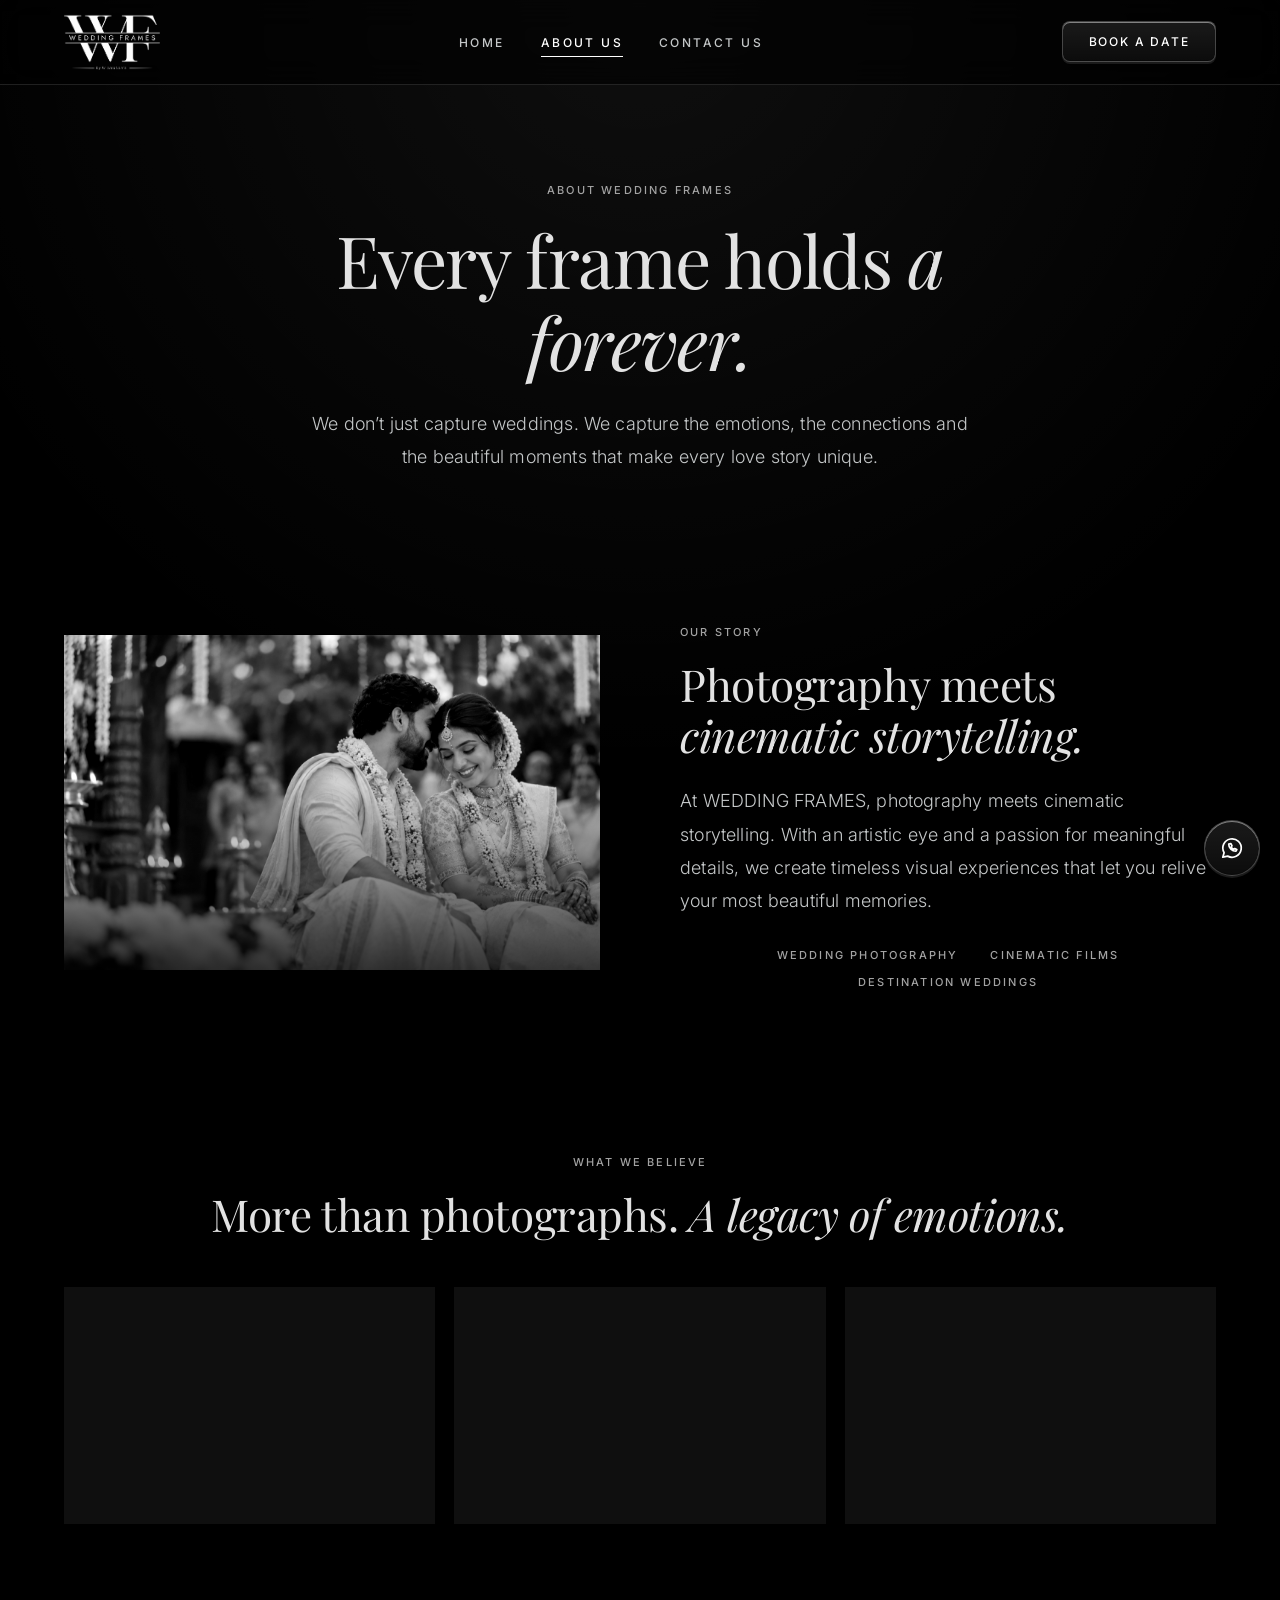
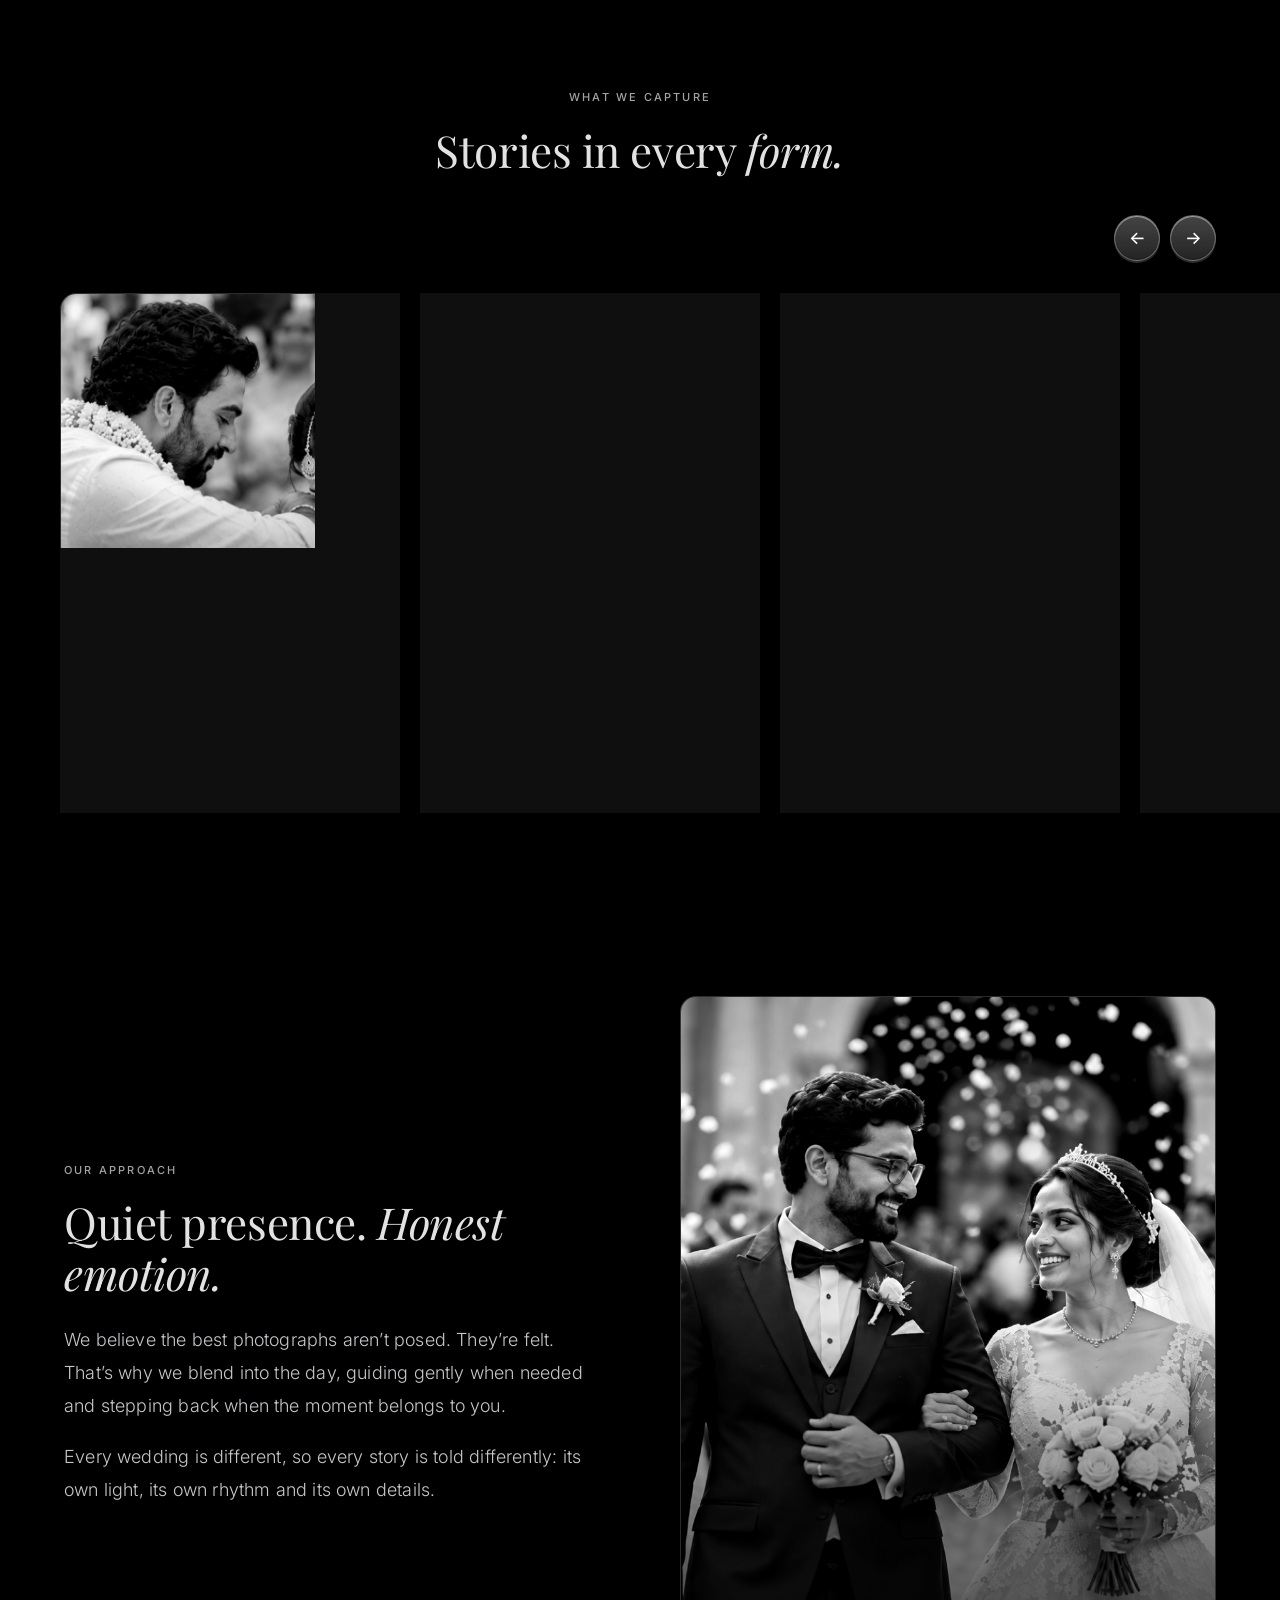
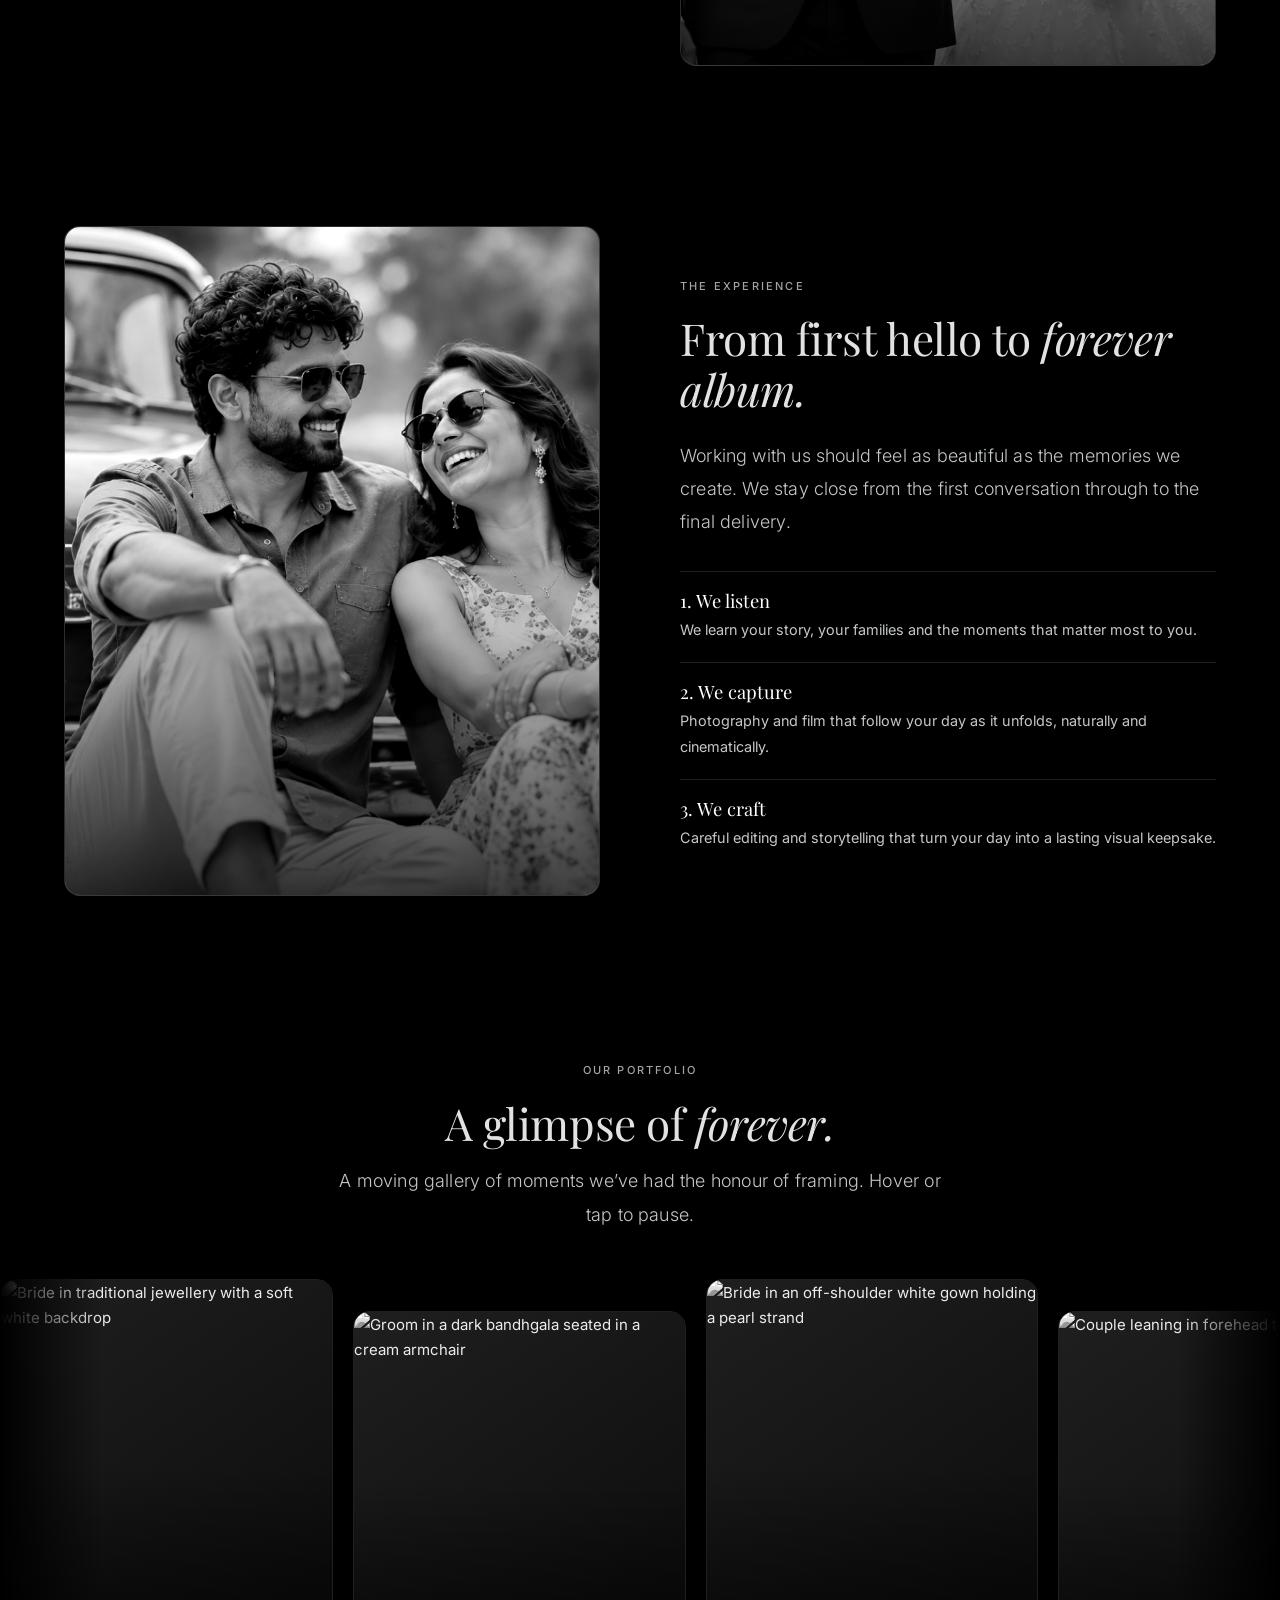
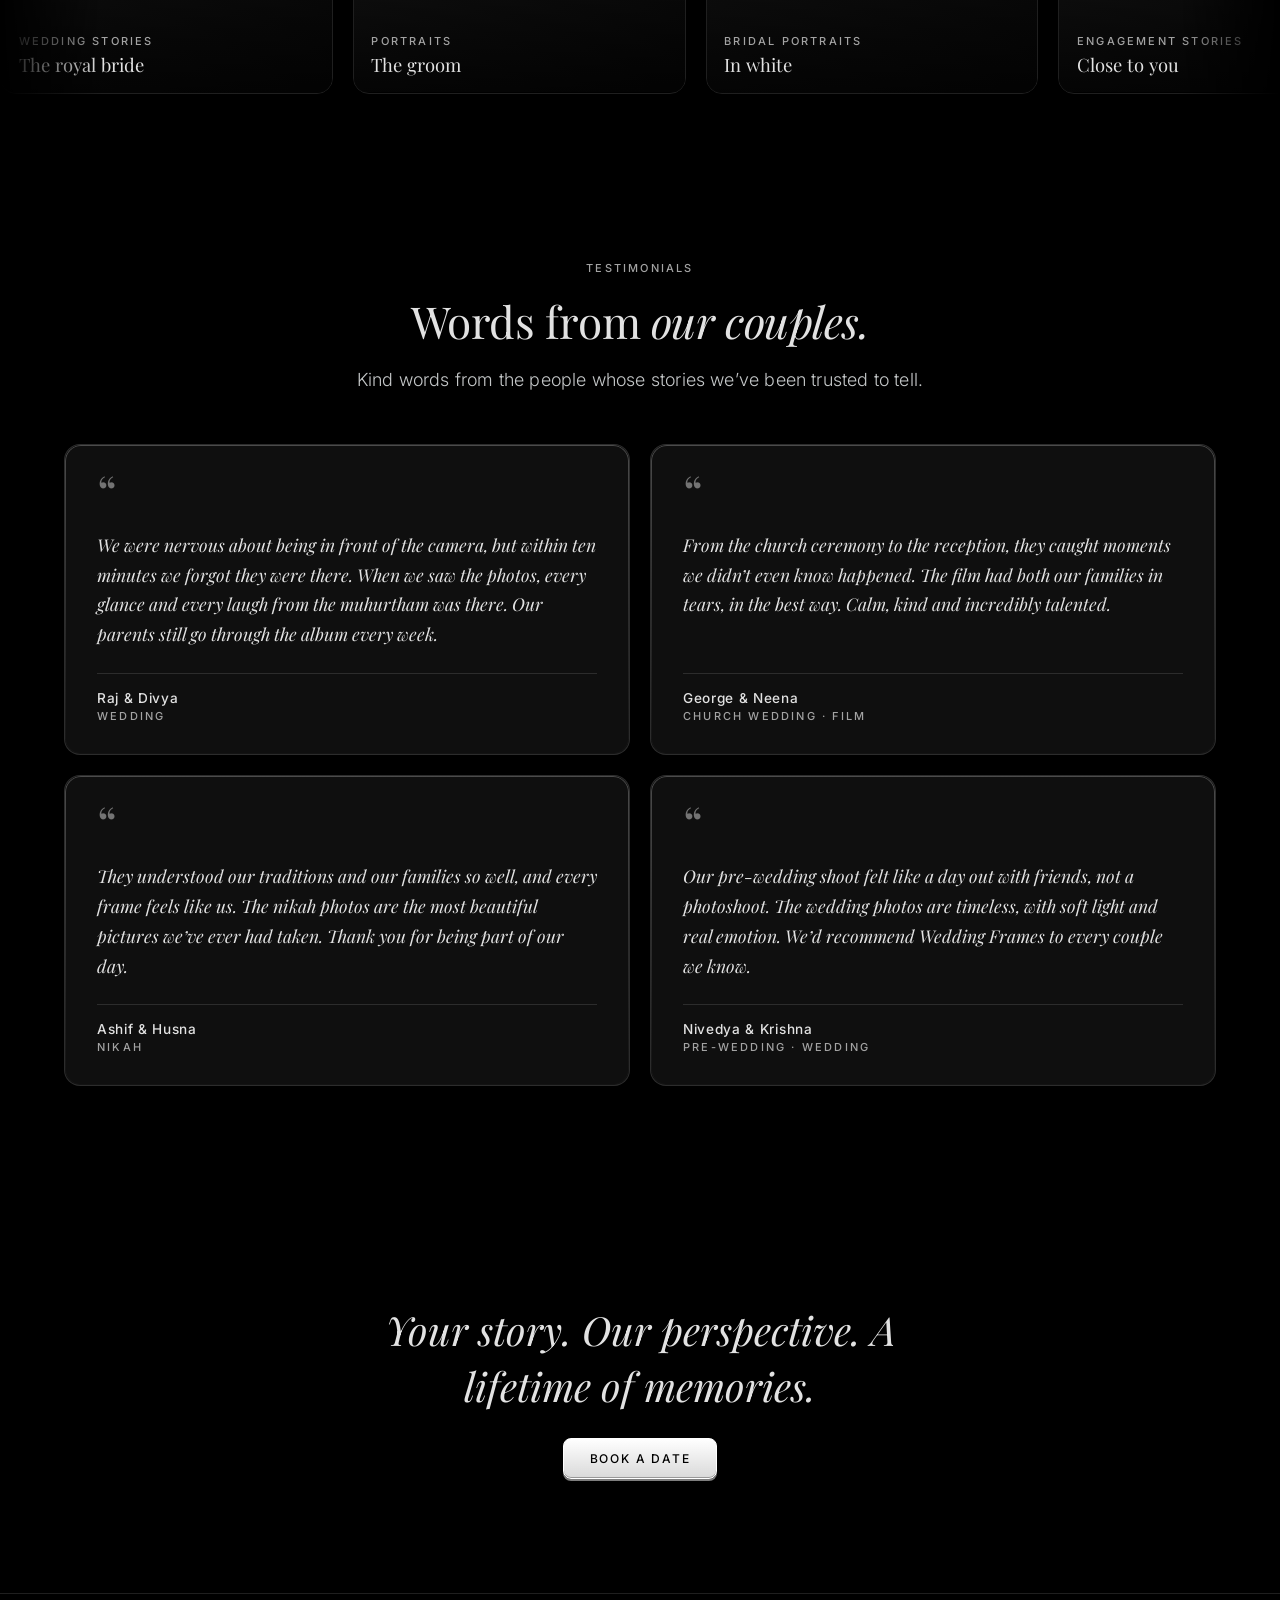
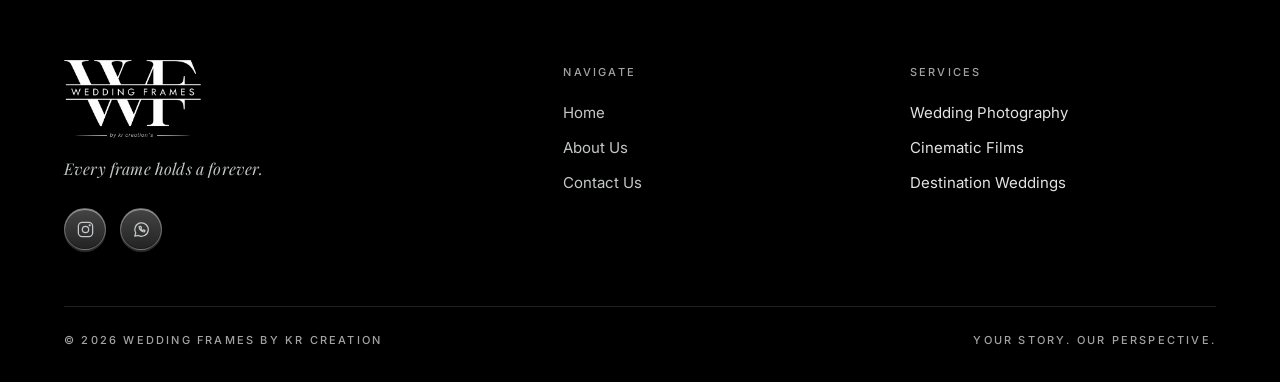
==== commit 222fa839: "Add client-approved reviews to testimonials - Replace the three placeholder cards on Home and About " ====
--- a/about.html
+++ b/about.html
@@ -1,10 +1,10 @@
 <!doctype html>
-<html lang="en"><head><meta charset="utf-8"><meta name="viewport" content="width=device-width,initial-scale=1">
+<html lang="en"><head><meta charset="utf-8"><meta name="viewport" content="width=device-width,initial-scale=1"><meta name="theme-color" content="#000000">
 <title>About Us – Wedding Frames by KR Creation</title><meta name="description" content="Photography meets cinematic storytelling.">
 <link rel="icon" href="assets/logo-white.png">
 <link rel="preconnect" href="https://fonts.googleapis.com"><link rel="preconnect" href="https://fonts.gstatic.com" crossorigin>
 <link href="https://fonts.googleapis.com/css2?family=Inter:wght@300;400;500;600&family=Playfair+Display:ital,wght@0,400;0,500;1,400&display=swap" rel="stylesheet">
-<link rel="stylesheet" href="assets/styles.css?v=1794938147"></head><body>
+<link rel="stylesheet" href="assets/styles.css?v=5"></head><body>
 <header><div class="wrap"><a class="brand" href="index.html" aria-label="Wedding Frames by KR Creation – home"><img src="assets/logo-white.png" alt="Wedding Frames by KR Creation"></a>
 <nav id="nav"><ul>
 <li><a href="index.html">Home</a></li>
@@ -16,10 +16,10 @@
 <ul class="mlinks"><li><a href="index.html">Home</a></li><li><a href="about.html" aria-current="page">About Us</a></li><li><a href="contact.html">Contact Us</a></li></ul>
 <a class="btn solid" href="contact.html">Book a Date</a>
 <div class="mdetails"><p class="mtag">Every frame holds a forever.</p><p class="label">Wedding Photography · Cinematic Films · Destination Weddings</p></div>
-<div class="social msocial"><a href="https://www.instagram.com/weddingframes_by_krcreation" aria-label="Instagram" title="Instagram" rel="noopener" target="_blank"><svg viewBox="0 0 24 24" fill="none" stroke="currentColor" stroke-width="1.6" stroke-linecap="round" stroke-linejoin="round" aria-hidden="true"><rect x="3" y="3" width="18" height="18" rx="5"/><circle cx="12" cy="12" r="4"/><circle cx="17.3" cy="6.7" r=".6" fill="currentColor"/></svg></a><a href="#" aria-label="Facebook" title="Facebook" rel="noopener" target="_blank"><svg viewBox="0 0 24 24" fill="none" stroke="currentColor" stroke-width="1.6" stroke-linecap="round" stroke-linejoin="round" aria-hidden="true"><path d="M13.5 21v-7.5H16l.5-3h-3V8.700c0-.9.3-1.500 1.600-1.500H16.600V4.500C16.300 4.500 15.400 4.400 14.400 4.400c-2.200 0-3.700 1.300-3.700 3.800v2.300H8v3h2.700V21z"/></svg></a><a href="#" aria-label="YouTube" title="YouTube" rel="noopener" target="_blank"><svg viewBox="0 0 24 24" fill="none" stroke="currentColor" stroke-width="1.6" stroke-linecap="round" stroke-linejoin="round" aria-hidden="true"><rect x="2.5" y="5.5" width="19" height="13" rx="4"/><path d="M10 9.5v5l4.5-2.5z" fill="currentColor"/></svg></a><a href="#" aria-label="WhatsApp" title="WhatsApp" rel="noopener" target="_blank"><svg viewBox="0 0 24 24" fill="none" stroke="currentColor" stroke-width="1.6" stroke-linecap="round" stroke-linejoin="round" aria-hidden="true"><path d="M3.5 20.5l1.2-4.2A8.5 8.5 0 1 1 8 19.5z"/><path d="M9 8.5c0 3.5 3 6.500 6.500 6.500l1-1.500-2-1-1 .8c-1-.4-1.900-1.300-2.300-2.300l.8-1-1-2z"/></svg></a></div></div></div><main>
+<div class="social msocial"><a href="https://www.instagram.com/weddingframes_by_krcreation" aria-label="Instagram" title="Instagram" rel="noopener" target="_blank"><svg viewBox="0 0 24 24" fill="none" stroke="currentColor" stroke-width="1.6" stroke-linecap="round" stroke-linejoin="round" aria-hidden="true"><rect x="3" y="3" width="18" height="18" rx="5"/><circle cx="12" cy="12" r="4"/><circle cx="17.3" cy="6.7" r=".6" fill="currentColor"/></svg></a><a href="https://wa.me/917511195251" aria-label="WhatsApp" title="WhatsApp" rel="noopener" target="_blank"><svg viewBox="0 0 24 24" fill="none" stroke="currentColor" stroke-width="1.6" stroke-linecap="round" stroke-linejoin="round" aria-hidden="true"><path d="M3.5 20.5l1.2-4.2A8.5 8.5 0 1 1 8 19.5z"/><path d="M9 8.5c0 3.5 3 6.500 6.500 6.500l1-1.500-2-1-1 .8c-1-.4-1.900-1.300-2.300-2.300l.8-1-1-2z"/></svg></a></div></div></div><main>
 <div class="pagehead"><div class="wrap"><span class="label">About Wedding Frames</span><h1 class="rv">Every frame holds <em>a forever.</em></h1>
 <p class="lead rv">We don’t just capture weddings. We capture the emotions, the connections and the beautiful moments that make every love story unique.</p></div></div>
-<section><div class="wrap split"><div class="rv"><div class="slot wide"><img src="assets/img/about.jpg" alt=""><span class="ph">Add photo · assets/img/about.jpg</span></div></div>
+<section><div class="wrap split"><div class="rv"><div class="slot wide"><img src="assets/img/about.jpg" alt="" loading="lazy" decoding="async"><span class="ph">Add photo · assets/img/about.jpg</span></div></div>
 <div class="rv"><span class="label">Our story</span><h2 style="margin:1rem 0 1.5rem">Photography meets <em>cinematic storytelling.</em></h2>
 <p class="lead">At WEDDING FRAMES, photography meets cinematic storytelling. With an artistic eye and a passion for meaningful details, we create timeless visual experiences that let you relive your most beautiful memories.</p>
 <div class="services"><span class="label">Wedding Photography</span><span class="label">Cinematic Films</span><span class="label">Destination Weddings</span></div></div></div></section>
@@ -27,10 +27,10 @@
 <div class="pillars"><div class="glass pillar rv"><span class="n">i.</span><h3>Thoughtful compositions</h3><p>Every frame is considered, so the quiet details of your day are never lost.</p></div>
 <div class="glass pillar rv"><span class="n">ii.</span><h3>Cinematic perspectives</h3><p>We bring the language of film to photography, giving your story depth and movement.</p></div>
 <div class="glass pillar rv"><span class="n">iii.</span><h3>Genuine emotion</h3><p>Our eye is always for the real moments: the laughter, the tears and everything between.</p></div></div></div></section>
-<section><div class="wrap"><div class="center rv"><span class="label">What we capture</span><h2 style="margin:1rem 0">Stories in every <em>form.</em></h2></div><div class="hs-wrap rv"><div class="hs-ctrl"><button class="btn hs-prev" aria-label="Previous">←</button><button class="btn hs-next" aria-label="Next">→</button></div><div class="hscroll" data-auto tabindex="0" aria-label="What we capture"><a class="glass cat group rv" href="contact.html"><div class="slot "><img src="assets/img/wedding-stories.jpg" alt=""><span class="ph">Add photo · assets/img/wedding-stories.jpg</span></div><div class="info"><span class="label">Collection 01</span><h3>Wedding Stories</h3></div></a><a class="glass cat group rv" href="contact.html"><div class="slot "><img src="assets/img/pre-wedding.jpg" alt=""><span class="ph">Add photo · assets/img/pre-wedding.jpg</span></div><div class="info"><span class="label">Collection 02</span><h3>Pre-Wedding</h3></div></a><a class="glass cat group rv" href="contact.html"><div class="slot "><img src="assets/img/engagement-stories.jpg" alt=""><span class="ph">Add photo · assets/img/engagement-stories.jpg</span></div><div class="info"><span class="label">Collection 03</span><h3>Engagement Stories</h3></div></a><a class="glass cat group rv" href="contact.html"><div class="slot "><img src="assets/img/wedding-films.jpg" alt=""><span class="ph">Add photo · assets/img/wedding-films.jpg</span></div><div class="info"><span class="label">Collection 04</span><h3>Wedding Films</h3></div></a><a class="glass cat group rv" href="contact.html"><div class="slot "><img src="assets/img/couple-portraits.jpg" alt=""><span class="ph">Add photo · assets/img/couple-portraits.jpg</span></div><div class="info"><span class="label">Collection 05</span><h3>Couple Portraits</h3></div></a><a class="glass cat group rv" href="contact.html"><div class="slot "><img src="assets/img/destination-weddings.jpg" alt=""><span class="ph">Add photo · assets/img/destination-weddings.jpg</span></div><div class="info"><span class="label">Collection 06</span><h3>Destination Weddings</h3></div></a></div></div></div></div></section>
-<section><div class="wrap split rev"><div class="media rv"><div class="slot tall"><img src="assets/img/p3.jpg" alt=""><span class="ph">Add photo · assets/img/p3.jpg</span></div></div><div class="rv prose"><span class="label">Our approach</span><h2 style="margin:1rem 0 1.5rem">Quiet presence. <em>Honest emotion.</em></h2><p class="lead">We believe the best photographs aren’t posed. They’re felt. That’s why we blend into the day, guiding gently when needed and stepping back when the moment belongs to you.</p><p class="lead">Every wedding is different, so every story is told differently: its own light, its own rhythm and its own details.</p></div></div></section><section><div class="wrap split"><div class="media rv"><div class="slot tall"><img src="assets/img/p4.jpg" alt=""><span class="ph">Add photo · assets/img/p4.jpg</span></div></div><div class="rv prose"><span class="label">The experience</span><h2 style="margin:1rem 0 1.5rem">From first hello to <em>forever album.</em></h2><p class="lead">Working with us should feel as beautiful as the memories we create. We stay close from the first conversation through to the final delivery.</p><ul class="steps"><li><b>1. We listen</b><span>We learn your story, your families and the moments that matter most to you.</span></li><li><b>2. We capture</b><span>Photography and film that follow your day as it unfolds, naturally and cinematically.</span></li><li><b>3. We craft</b><span>Careful editing and storytelling that turn your day into a lasting visual keepsake.</span></li></ul></div></div></section><section class="portfolio" id="portfolio"><div class="wrap center rv"><span class="label">Our portfolio</span><h2 style="margin:1rem 0">A glimpse of <em>forever.</em></h2><p class="lead" style="max-width:56ch;margin:0 auto">A moving gallery of moments we’ve had the honour of framing. Hover to pause.</p></div>
-<div class="marquee" aria-label="Portfolio gallery"><div class="mtrack"><figure class="mitem group"><div class="slot "><img src="assets/img/p1.jpg" alt=""><span class="ph">Add photo · assets/img/p1.jpg</span></div><figcaption><span class="label">Wedding Stories</span><strong>The walk</strong></figcaption></figure><figure class="mitem group"><div class="slot "><img src="assets/img/p2.jpg" alt=""><span class="ph">Add photo · assets/img/p2.jpg</span></div><figcaption><span class="label">Wedding Stories</span><strong>Church vows</strong></figcaption></figure><figure class="mitem group"><div class="slot "><img src="assets/img/p3.jpg" alt=""><span class="ph">Add photo · assets/img/p3.jpg</span></div><figcaption><span class="label">Wedding Stories</span><strong>The entrance</strong></figcaption></figure><figure class="mitem group"><div class="slot "><img src="assets/img/p4.jpg" alt=""><span class="ph">Add photo · assets/img/p4.jpg</span></div><figcaption><span class="label">Couple Portraits</span><strong>Vintage drive</strong></figcaption></figure><figure class="mitem group"><div class="slot "><img src="assets/img/p5.jpg" alt=""><span class="ph">Add photo · assets/img/p5.jpg</span></div><figcaption><span class="label">Couple Portraits</span><strong>Endless love</strong></figcaption></figure><figure class="mitem group"><div class="slot "><img src="assets/img/p6.jpg" alt=""><span class="ph">Add photo · assets/img/p6.jpg</span></div><figcaption><span class="label">Couple Portraits</span><strong>Bridal joy</strong></figcaption></figure><figure aria-hidden="true" class="mitem group"><div class="slot "><img src="assets/img/p1.jpg" alt=""><span class="ph">Add photo · assets/img/p1.jpg</span></div><figcaption><span class="label">Wedding Stories</span><strong>The walk</strong></figcaption></figure><figure aria-hidden="true" class="mitem group"><div class="slot "><img src="assets/img/p2.jpg" alt=""><span class="ph">Add photo · assets/img/p2.jpg</span></div><figcaption><span class="label">Wedding Stories</span><strong>Church vows</strong></figcaption></figure><figure aria-hidden="true" class="mitem group"><div class="slot "><img src="assets/img/p3.jpg" alt=""><span class="ph">Add photo · assets/img/p3.jpg</span></div><figcaption><span class="label">Wedding Stories</span><strong>The entrance</strong></figcaption></figure><figure aria-hidden="true" class="mitem group"><div class="slot "><img src="assets/img/p4.jpg" alt=""><span class="ph">Add photo · assets/img/p4.jpg</span></div><figcaption><span class="label">Couple Portraits</span><strong>Vintage drive</strong></figcaption></figure><figure aria-hidden="true" class="mitem group"><div class="slot "><img src="assets/img/p5.jpg" alt=""><span class="ph">Add photo · assets/img/p5.jpg</span></div><figcaption><span class="label">Couple Portraits</span><strong>Endless love</strong></figcaption></figure><figure aria-hidden="true" class="mitem group"><div class="slot "><img src="assets/img/p6.jpg" alt=""><span class="ph">Add photo · assets/img/p6.jpg</span></div><figcaption><span class="label">Couple Portraits</span><strong>Bridal joy</strong></figcaption></figure></div></section><section><div class="wrap"><div class="center rv"><span class="label">Testimonials</span><h2 style="margin:1rem 0">Words from <em>our couples.</em></h2><p class="lead" style="max-width:56ch;margin:0 auto">Kind words from the people whose stories we’ve been trusted to tell.</p></div><div class="tgrid"><div class="glass tcard rv"><span class="mark">“</span><blockquote>We thought we’d remember the day in a blur. Looking through our frames, we remembered how it felt.</blockquote><div class="who"><b>Bride & Groom</b><span class="label">Wedding · Placeholder</span></div></div><div class="glass tcard rv"><span class="mark">“</span><blockquote>They were invisible during our vows, yet somehow caught every tear and every laugh. The film still gives us goosebumps.</blockquote><div class="who"><b>Bride & Groom</b><span class="label">Cinematic Film · Placeholder</span></div></div><div class="glass tcard rv"><span class="mark">“</span><blockquote>From the pre-wedding shoot to the final farewell, everything felt effortless, thoughtful and utterly us.</blockquote><div class="who"><b>Bride & Groom</b><span class="label">Destination Wedding · Placeholder</span></div></div></div></div></section><section class="quote"><div class="wrap rv"><blockquote>Your story. Our perspective. A lifetime of memories.</blockquote><a class="btn solid" href="contact.html">Book a Date</a></div></section></main><footer><div class="wrap"><div class="fgrid"><div><img src="assets/logo-white.png" alt="Wedding Frames by KR Creation"><p class="lead" style="font-size:1rem;max-width:34ch;font-family:var(--serif);font-style:italic">Every frame holds a forever.</p><div class="social "><a href="https://www.instagram.com/weddingframes_by_krcreation" aria-label="Instagram" title="Instagram" rel="noopener" target="_blank"><svg viewBox="0 0 24 24" fill="none" stroke="currentColor" stroke-width="1.6" stroke-linecap="round" stroke-linejoin="round" aria-hidden="true"><rect x="3" y="3" width="18" height="18" rx="5"/><circle cx="12" cy="12" r="4"/><circle cx="17.3" cy="6.7" r=".6" fill="currentColor"/></svg></a><a href="#" aria-label="Facebook" title="Facebook" rel="noopener" target="_blank"><svg viewBox="0 0 24 24" fill="none" stroke="currentColor" stroke-width="1.6" stroke-linecap="round" stroke-linejoin="round" aria-hidden="true"><path d="M13.5 21v-7.5H16l.5-3h-3V8.700c0-.9.3-1.500 1.600-1.500H16.600V4.500C16.300 4.500 15.400 4.400 14.400 4.400c-2.200 0-3.700 1.300-3.700 3.800v2.300H8v3h2.700V21z"/></svg></a><a href="#" aria-label="YouTube" title="YouTube" rel="noopener" target="_blank"><svg viewBox="0 0 24 24" fill="none" stroke="currentColor" stroke-width="1.6" stroke-linecap="round" stroke-linejoin="round" aria-hidden="true"><rect x="2.5" y="5.5" width="19" height="13" rx="4"/><path d="M10 9.5v5l4.5-2.5z" fill="currentColor"/></svg></a><a href="#" aria-label="WhatsApp" title="WhatsApp" rel="noopener" target="_blank"><svg viewBox="0 0 24 24" fill="none" stroke="currentColor" stroke-width="1.6" stroke-linecap="round" stroke-linejoin="round" aria-hidden="true"><path d="M3.5 20.5l1.2-4.2A8.5 8.5 0 1 1 8 19.5z"/><path d="M9 8.5c0 3.5 3 6.500 6.500 6.500l1-1.500-2-1-1 .8c-1-.4-1.900-1.300-2.300-2.300l.8-1-1-2z"/></svg></a></div></div>
+<section><div class="wrap"><div class="center rv"><span class="label">What we capture</span><h2 style="margin:1rem 0">Stories in every <em>form.</em></h2></div><div class="hs-wrap rv"><div class="hs-ctrl"><button class="btn hs-prev" aria-label="Previous">←</button><button class="btn hs-next" aria-label="Next">→</button></div><div class="hscroll" data-auto tabindex="0" aria-label="What we capture"><a class="glass cat group rv" href="contact.html"><div class="slot"><img src="assets/img/wedding-stories.jpg" alt="" loading="lazy" decoding="async"><span class="ph">Add photo · assets/img/wedding-stories.jpg</span></div><div class="info"><span class="label">Collection 01</span><h3>Wedding Stories</h3></div></a><a class="glass cat group rv" href="contact.html"><div class="slot"><img src="assets/img/pre-wedding.jpg" alt="" loading="lazy" decoding="async"><span class="ph">Add photo · assets/img/pre-wedding.jpg</span></div><div class="info"><span class="label">Collection 02</span><h3>Pre-Wedding</h3></div></a><a class="glass cat group rv" href="contact.html"><div class="slot"><img src="assets/img/engagement-stories.jpg" alt="" loading="lazy" decoding="async"><span class="ph">Add photo · assets/img/engagement-stories.jpg</span></div><div class="info"><span class="label">Collection 03</span><h3>Engagement Stories</h3></div></a><a class="glass cat group rv" href="contact.html"><div class="slot"><img src="assets/img/wedding-films.jpg" alt="" loading="lazy" decoding="async"><span class="ph">Add photo · assets/img/wedding-films.jpg</span></div><div class="info"><span class="label">Collection 04</span><h3>Wedding Films</h3></div></a><a class="glass cat group rv" href="contact.html"><div class="slot"><img src="assets/img/couple-portraits.jpg" alt="" loading="lazy" decoding="async"><span class="ph">Add photo · assets/img/couple-portraits.jpg</span></div><div class="info"><span class="label">Collection 05</span><h3>Couple Portraits</h3></div></a><a class="glass cat group rv" href="contact.html"><div class="slot"><img src="assets/img/destination-weddings.jpg" alt="" loading="lazy" decoding="async"><span class="ph">Add photo · assets/img/destination-weddings.jpg</span></div><div class="info"><span class="label">Collection 06</span><h3>Destination Weddings</h3></div></a></div></div></div></section>
+<section><div class="wrap split rev"><div class="media rv"><div class="slot tall"><img src="assets/img/p3.jpg" alt="" loading="lazy" decoding="async"><span class="ph">Add photo · assets/img/p3.jpg</span></div></div><div class="rv prose"><span class="label">Our approach</span><h2 style="margin:1rem 0 1.5rem">Quiet presence. <em>Honest emotion.</em></h2><p class="lead">We believe the best photographs aren’t posed. They’re felt. That’s why we blend into the day, guiding gently when needed and stepping back when the moment belongs to you.</p><p class="lead">Every wedding is different, so every story is told differently: its own light, its own rhythm and its own details.</p></div></div></section><section><div class="wrap split"><div class="media rv"><div class="slot tall"><img src="assets/img/p4.jpg" alt="" loading="lazy" decoding="async"><span class="ph">Add photo · assets/img/p4.jpg</span></div></div><div class="rv prose"><span class="label">The experience</span><h2 style="margin:1rem 0 1.5rem">From first hello to <em>forever album.</em></h2><p class="lead">Working with us should feel as beautiful as the memories we create. We stay close from the first conversation through to the final delivery.</p><ul class="steps"><li><b>1. We listen</b><span>We learn your story, your families and the moments that matter most to you.</span></li><li><b>2. We capture</b><span>Photography and film that follow your day as it unfolds, naturally and cinematically.</span></li><li><b>3. We craft</b><span>Careful editing and storytelling that turn your day into a lasting visual keepsake.</span></li></ul></div></div></section><section class="portfolio" id="portfolio"><div class="wrap center rv"><span class="label">Our portfolio</span><h2 style="margin:1rem 0">A glimpse of <em>forever.</em></h2><p class="lead" style="max-width:56ch;margin:0 auto">A moving gallery of moments we’ve had the honour of framing. Hover or tap to pause.</p></div>
+<div class="marquee" aria-label="Portfolio gallery"><div class="mtrack"><figure class="mitem group"><div class="slot"><img src="assets/img/m1.jpg" alt="Bride in traditional jewellery with a soft white backdrop" decoding="async"><span class="ph">Add photo · assets/img/m1.jpg</span></div><figcaption><span class="label">Wedding Stories</span><strong>The royal bride</strong></figcaption></figure><figure class="mitem group"><div class="slot"><img src="assets/img/m2.jpg" alt="Groom in a dark bandhgala seated in a cream armchair" decoding="async"><span class="ph">Add photo · assets/img/m2.jpg</span></div><figcaption><span class="label">Portraits</span><strong>The groom</strong></figcaption></figure><figure class="mitem group"><div class="slot"><img src="assets/img/m3.jpg" alt="Bride in an off-shoulder white gown holding a pearl strand" decoding="async"><span class="ph">Add photo · assets/img/m3.jpg</span></div><figcaption><span class="label">Bridal Portraits</span><strong>In white</strong></figcaption></figure><figure class="mitem group"><div class="slot"><img src="assets/img/m4.jpg" alt="Couple leaning in forehead to forehead" decoding="async"><span class="ph">Add photo · assets/img/m4.jpg</span></div><figcaption><span class="label">Engagement Stories</span><strong>Close to you</strong></figcaption></figure><figure class="mitem group"><div class="slot"><img src="assets/img/m5.jpg" alt="Couple posing together on the beach" decoding="async"><span class="ph">Add photo · assets/img/m5.jpg</span></div><figcaption><span class="label">Pre-Wedding</span><strong>By the sea</strong></figcaption></figure><figure class="mitem group"><div class="slot"><img src="assets/img/m6.jpg" alt="Bride in a red lehenga beside a brass lamp" decoding="async"><span class="ph">Add photo · assets/img/m6.jpg</span></div><figcaption><span class="label">Wedding Stories</span><strong>Bridal grace</strong></figcaption></figure><figure class="mitem group"><div class="slot"><img src="assets/img/m7.jpg" alt="Couple holding hands against a white wall" decoding="async"><span class="ph">Add photo · assets/img/m7.jpg</span></div><figcaption><span class="label">Pre-Wedding</span><strong>Hand in hand</strong></figcaption></figure><figure class="mitem group"><div class="slot"><img src="assets/img/m8.jpg" alt="Black and white portrait of a couple under the trees" decoding="async"><span class="ph">Add photo · assets/img/m8.jpg</span></div><figcaption><span class="label">Couple Portraits</span><strong>Quiet moments</strong></figcaption></figure><figure class="mitem group"><div class="slot"><img src="assets/img/m9.jpg" alt="Bride-to-be with her friends on the beach" decoding="async"><span class="ph">Add photo · assets/img/m9.jpg</span></div><figcaption><span class="label">Bride to Be</span><strong>The bride squad</strong></figcaption></figure><figure aria-hidden="true" class="mitem group"><div class="slot"><img src="assets/img/m1.jpg" alt="" decoding="async"><span class="ph">Add photo · assets/img/m1.jpg</span></div><figcaption><span class="label">Wedding Stories</span><strong>The royal bride</strong></figcaption></figure><figure aria-hidden="true" class="mitem group"><div class="slot"><img src="assets/img/m2.jpg" alt="" decoding="async"><span class="ph">Add photo · assets/img/m2.jpg</span></div><figcaption><span class="label">Portraits</span><strong>The groom</strong></figcaption></figure><figure aria-hidden="true" class="mitem group"><div class="slot"><img src="assets/img/m3.jpg" alt="" decoding="async"><span class="ph">Add photo · assets/img/m3.jpg</span></div><figcaption><span class="label">Bridal Portraits</span><strong>In white</strong></figcaption></figure><figure aria-hidden="true" class="mitem group"><div class="slot"><img src="assets/img/m4.jpg" alt="" decoding="async"><span class="ph">Add photo · assets/img/m4.jpg</span></div><figcaption><span class="label">Engagement Stories</span><strong>Close to you</strong></figcaption></figure><figure aria-hidden="true" class="mitem group"><div class="slot"><img src="assets/img/m5.jpg" alt="" decoding="async"><span class="ph">Add photo · assets/img/m5.jpg</span></div><figcaption><span class="label">Pre-Wedding</span><strong>By the sea</strong></figcaption></figure><figure aria-hidden="true" class="mitem group"><div class="slot"><img src="assets/img/m6.jpg" alt="" decoding="async"><span class="ph">Add photo · assets/img/m6.jpg</span></div><figcaption><span class="label">Wedding Stories</span><strong>Bridal grace</strong></figcaption></figure><figure aria-hidden="true" class="mitem group"><div class="slot"><img src="assets/img/m7.jpg" alt="" decoding="async"><span class="ph">Add photo · assets/img/m7.jpg</span></div><figcaption><span class="label">Pre-Wedding</span><strong>Hand in hand</strong></figcaption></figure><figure aria-hidden="true" class="mitem group"><div class="slot"><img src="assets/img/m8.jpg" alt="" decoding="async"><span class="ph">Add photo · assets/img/m8.jpg</span></div><figcaption><span class="label">Couple Portraits</span><strong>Quiet moments</strong></figcaption></figure><figure aria-hidden="true" class="mitem group"><div class="slot"><img src="assets/img/m9.jpg" alt="" decoding="async"><span class="ph">Add photo · assets/img/m9.jpg</span></div><figcaption><span class="label">Bride to Be</span><strong>The bride squad</strong></figcaption></figure></div></div></section><section><div class="wrap"><div class="center rv"><span class="label">Testimonials</span><h2 style="margin:1rem 0">Words from <em>our couples.</em></h2><p class="lead" style="max-width:56ch;margin:0 auto">Kind words from the people whose stories we’ve been trusted to tell.</p></div><div class="tgrid"><div class="glass tcard rv"><span class="mark">“</span><blockquote>We were nervous about being in front of the camera, but within ten minutes we forgot they were there. When we saw the photos, every glance and every laugh from the muhurtham was there. Our parents still go through the album every week.</blockquote><div class="who"><b>Raj &amp; Divya</b><span class="label">Wedding</span></div></div><div class="glass tcard rv"><span class="mark">“</span><blockquote>From the church ceremony to the reception, they caught moments we didn’t even know happened. The film had both our families in tears, in the best way. Calm, kind and incredibly talented.</blockquote><div class="who"><b>George &amp; Neena</b><span class="label">Church Wedding · Film</span></div></div><div class="glass tcard rv"><span class="mark">“</span><blockquote>They understood our traditions and our families so well, and every frame feels like us. The nikah photos are the most beautiful pictures we’ve ever had taken. Thank you for being part of our day.</blockquote><div class="who"><b>Ashif &amp; Husna</b><span class="label">Nikah</span></div></div><div class="glass tcard rv"><span class="mark">“</span><blockquote>Our pre-wedding shoot felt like a day out with friends, not a photoshoot. The wedding photos are timeless, with soft light and real emotion. We’d recommend Wedding Frames to every couple we know.</blockquote><div class="who"><b>Nivedya &amp; Krishna</b><span class="label">Pre-Wedding · Wedding</span></div></div></div></div></section><section class="quote"><div class="wrap rv"><blockquote>Your story. Our perspective. A lifetime of memories.</blockquote><a class="btn solid" href="contact.html">Book a Date</a></div></section></main><footer><div class="wrap"><div class="fgrid"><div><img src="assets/logo-white.png" alt="Wedding Frames by KR Creation"><p class="lead" style="font-size:1rem;max-width:34ch;font-family:var(--serif);font-style:italic">Every frame holds a forever.</p><div class="social "><a href="https://www.instagram.com/weddingframes_by_krcreation" aria-label="Instagram" title="Instagram" rel="noopener" target="_blank"><svg viewBox="0 0 24 24" fill="none" stroke="currentColor" stroke-width="1.6" stroke-linecap="round" stroke-linejoin="round" aria-hidden="true"><rect x="3" y="3" width="18" height="18" rx="5"/><circle cx="12" cy="12" r="4"/><circle cx="17.3" cy="6.7" r=".6" fill="currentColor"/></svg></a><a href="https://wa.me/917511195251" aria-label="WhatsApp" title="WhatsApp" rel="noopener" target="_blank"><svg viewBox="0 0 24 24" fill="none" stroke="currentColor" stroke-width="1.6" stroke-linecap="round" stroke-linejoin="round" aria-hidden="true"><path d="M3.5 20.5l1.2-4.2A8.5 8.5 0 1 1 8 19.5z"/><path d="M9 8.5c0 3.5 3 6.500 6.500 6.500l1-1.500-2-1-1 .8c-1-.4-1.900-1.300-2.300-2.300l.8-1-1-2z"/></svg></a></div></div>
 <div><span class="label">Navigate</span><ul><li><a href="index.html">Home</a></li><li><a href="about.html">About Us</a></li><li><a href="contact.html">Contact Us</a></li></ul></div>
 <div><span class="label">Services</span><ul><li>Wedding Photography</li><li>Cinematic Films</li><li>Destination Weddings</li></ul></div></div>
 <div class="copy label"><span>© 2026 Wedding Frames by KR Creation</span><span>Your story. Our perspective.</span></div></div></footer>
-<a class="wa-float" href="https://wa.me/917511195251" target="_blank" rel="noopener" aria-label="Chat with us on WhatsApp" title="Chat on WhatsApp"><svg viewBox="0 0 24 24" fill="none" stroke="currentColor" stroke-width="1.6" stroke-linecap="round" stroke-linejoin="round" aria-hidden="true"><path d="M3.5 20.5l1.2-4.2A8.5 8.5 0 1 1 8 19.5z"/><path d="M9 8.5c0 3.5 3 6.500 6.500 6.500l1-1.500-2-1-1 .8c-1-.4-1.900-1.300-2.300-2.300l.8-1-1-2z"/></svg></a><script src="assets/script.js?v=1794936177"></script></body></html>+<a class="wa-float" href="https://wa.me/917511195251" target="_blank" rel="noopener" aria-label="Chat with us on WhatsApp" title="Chat on WhatsApp"><svg viewBox="0 0 24 24" fill="none" stroke="currentColor" stroke-width="1.6" stroke-linecap="round" stroke-linejoin="round" aria-hidden="true"><path d="M3.5 20.5l1.2-4.2A8.5 8.5 0 1 1 8 19.5z"/><path d="M9 8.5c0 3.5 3 6.500 6.500 6.500l1-1.500-2-1-1 .8c-1-.4-1.900-1.300-2.300-2.300l.8-1-1-2z"/></svg></a><script src="assets/script.js?v=4"></script></body></html>
--- a/assets/styles.css
+++ b/assets/styles.css
@@ -7,7 +7,7 @@
 }
 @media(min-width:1024px){:root{--m:4rem}}
 *{box-sizing:border-box;margin:0;padding:0}
-html{scroll-behavior:smooth}
+html{scroll-behavior:smooth;scroll-padding-top:96px}
 body{background:var(--bg);color:var(--on);font:400 .9375rem/1.7 var(--sans);-webkit-font-smoothing:antialiased;overflow-x:hidden;min-height:100vh}
 body::before{content:"";position:fixed;inset:0;pointer-events:none;background:radial-gradient(circle at top,rgba(255,255,255,.06),transparent 70%);z-index:0}
 img{max-width:100%;display:block}
@@ -41,7 +41,7 @@
 .menu-btn{display:none;background:none;border:1px solid var(--line2);color:#fff;width:42px;height:42px;border-radius:.5rem;cursor:pointer;font-size:1.1rem}
 @media(max-width:860px){.menu-btn{display:block}header .btn{display:none}nav{display:none}}
 /* hero */
-.hero{min-height:100vh;display:flex;align-items:center;justify-content:center;text-align:center;padding:9rem 0 5rem;position:relative;overflow:hidden}
+.hero{min-height:100vh;min-height:100svh;display:flex;align-items:center;justify-content:center;text-align:center;padding:9rem 0 5rem;position:relative;overflow:hidden}
 .hero::after{content:"";position:absolute;inset:0;background:radial-gradient(ellipse at center,transparent 0,rgba(0,0,0,.65) 100%);pointer-events:none}
 .hero .bgimg{position:absolute;inset:0;width:100%;height:100%;object-fit:cover;filter:grayscale(1) contrast(1.1);opacity:.45}
 .hero .wrap{z-index:2}
@@ -57,23 +57,23 @@
 /* grids */
 .split{display:grid;gap:3rem;align-items:center}
 @media(min-width:900px){.split{grid-template-columns:1fr 1fr;gap:5rem}}
-.cats{display:grid;gap:1.25rem;margin-top:3.5rem;grid-template-columns:repeat(auto-fit,minmax(280px,1fr))}
+.cats{display:grid;gap:1.25rem;margin-top:3.5rem;grid-template-columns:repeat(auto-fit,minmax(min(280px,100%),1fr))}
 .cat{padding:0;overflow:hidden;transition:transform .5s cubic-bezier(.16,1,.3,1)}
 .cat:hover{transform:translateY(-6px)}
 .slot{position:relative;aspect-ratio:4/5;background:linear-gradient(145deg,#1f1f1f,#0a0a0a);display:flex;align-items:flex-end;overflow:hidden}
 .slot.wide{aspect-ratio:16/10}
 .slot img{position:absolute;inset:0;width:100%;height:100%;object-fit:cover;filter:grayscale(1) contrast(1.1);transition:filter .7s,transform .7s}
-.group:hover .slot img,.slot:hover img{filter:none;transform:scale(1.04)}
 .slot::after{content:"";position:absolute;inset:0;background:linear-gradient(to top,rgba(0,0,0,.75),transparent 55%)}
 .slot .ph{position:absolute;top:1rem;right:1rem;z-index:1;font:500 .6rem/1 var(--sans);letter-spacing:.15em;text-transform:uppercase;color:var(--dim)}
-.slot img:not([hidden])~.ph{display:none}
+.slot .ph{display:none}
+.slot.missing .ph{display:block}
 .cat .info{padding:1.5rem}
 .cat .info .label{display:block;margin-bottom:.6rem}
 .cat h3{font-size:1.4rem}
 .quote{text-align:center;padding:7rem 0}
 .quote blockquote{font:italic 400 clamp(1.5rem,3.5vw,2.5rem)/1.4 var(--serif);max-width:26ch;margin:1.5rem auto}
 .services{display:flex;flex-wrap:wrap;justify-content:center;gap:1rem 2rem;margin-top:2rem}
-.pillars{display:grid;gap:1.25rem;grid-template-columns:repeat(auto-fit,minmax(240px,1fr));margin-top:3rem}
+.pillars{display:grid;gap:1.25rem;grid-template-columns:repeat(auto-fit,minmax(min(240px,100%),1fr));margin-top:3rem}
 .pillar{padding:2rem}
 .pillar .n{font:italic 400 2rem var(--serif);color:var(--mid);display:block;margin-bottom:1rem}
 .pillar p{color:var(--on-var);font-size:.9rem;margin-top:.6rem}
@@ -86,7 +86,10 @@
 form{padding:2rem;display:grid;gap:1.4rem}
 @media(min-width:600px){form{padding:2.5rem}.two{display:grid;grid-template-columns:1fr 1fr;gap:1.4rem}}
 .f label{display:block;margin-bottom:.5rem}
-.f input,.f select,.f textarea{width:100%;background:rgba(255,255,255,.04);border:1px solid var(--line);border-radius:.5rem;color:#fff;font:inherit;padding:.85rem 1rem;transition:border-color .3s,background .3s;color-scheme:dark}
+.f input,.f select,.f textarea{width:100%;background:rgba(255,255,255,.04);border:1px solid var(--line);border-radius:.5rem;color:#fff;font:inherit;font-size:1rem;padding:.85rem 1rem;transition:border-color .3s,background .3s;color-scheme:dark}
+/* iOS Safari: empty date inputs collapse and centre their text; keep them the same height as other fields */
+.f input[type=date]{-webkit-appearance:none;appearance:none;min-height:3.25rem;text-align:left}
+.f input[type=date]::-webkit-date-and-time-value{text-align:left}
 .f input:focus,.f select:focus,.f textarea:focus{outline:none;border-color:rgba(255,255,255,.45);background:rgba(255,255,255,.08)}
 .f textarea{min-height:140px;resize:vertical}
 .f select option{background:#131313}
@@ -102,7 +105,9 @@
 footer img{height:80px;margin-bottom:1rem}
 footer ul{list-style:none;display:grid;gap:.6rem;margin-top:1rem}
 footer li a{color:var(--on-var);transition:color .2s}footer li a:hover{color:#fff}
-.copy{margin-top:3rem;padding-top:1.5rem;border-top:1px solid var(--line);display:flex;justify-content:space-between;flex-wrap:wrap;gap:1rem}
+.copy{margin-top:3rem;padding-top:1.5rem;border-top:1px solid var(--line);display:flex;justify-content:space-between;flex-wrap:wrap;gap:1rem;line-height:1.7}
+/* keep the floating WhatsApp button from covering the last footer line on phones */
+@media(max-width:700px){footer{padding-bottom:6rem}}
 /* page head */
 .pagehead{padding:11rem 0 4rem;text-align:center}
 .pagehead h1{margin:1rem auto 1.5rem;max-width:18ch}
@@ -138,9 +143,10 @@
 /* auto portfolio */
 .portfolio{padding:5rem 0;overflow:hidden;position:relative;z-index:1}
 .marquee{overflow:hidden;margin-top:3rem;-webkit-mask:linear-gradient(90deg,transparent,#000 8%,#000 92%,transparent);mask:linear-gradient(90deg,transparent,#000 8%,#000 92%,transparent)}
-.mtrack{display:flex;gap:1.25rem;width:max-content;animation:slide 70s linear infinite}
+.mtrack{display:flex;gap:1.25rem;width:max-content;animation:slide 105s linear infinite} /* 9 photos per loop: same speed as before */
 .marquee.rtl .mtrack{animation-direction:reverse}
-.marquee:hover .mtrack,.marquee:focus-within .mtrack{animation-play-state:paused}
+.marquee:hover .mtrack,.marquee:focus-within .mtrack,.marquee.paused .mtrack{animation-play-state:paused}
+.marquee{cursor:pointer;-webkit-tap-highlight-color:transparent}
 @keyframes slide{to{transform:translateX(calc(-50% - .625rem))}}
 .mitem{flex:0 0 auto;width:clamp(240px,26vw,380px);position:relative;border-radius:1rem;overflow:hidden;border:1px solid var(--line)}
 .mitem .slot{aspect-ratio:4/5;border-radius:0}
@@ -148,10 +154,11 @@
 .mitem figcaption strong{font:400 1.15rem var(--serif)}
 .mitem:nth-child(even){margin-top:2rem}
 .mitem:nth-child(even) .slot{aspect-ratio:4/4.6}
-.mitem:hover img{filter:none;transform:scale(1.05)}
 @media(prefers-reduced-motion:reduce){.mtrack{animation:none}.marquee{overflow-x:auto;-webkit-mask:none;mask:none}}
 /* testimonials */
-.tgrid{display:grid;gap:1.25rem;grid-template-columns:repeat(auto-fit,minmax(280px,1fr));margin-top:3rem}
+.tgrid{display:grid;gap:1.25rem;grid-template-columns:1fr;margin-top:3rem}
+@media(min-width:700px){.tgrid{grid-template-columns:repeat(2,1fr)}}
+@media(min-width:1500px){.tgrid{grid-template-columns:repeat(4,1fr)}}
 .tcard{padding:2rem;display:flex;flex-direction:column;gap:1.5rem}
 .tcard .mark{font:400 3rem/.6 var(--serif);color:var(--dim)}
 .tcard blockquote{font:italic 400 1.1rem/1.7 var(--serif);color:var(--on)}
@@ -192,7 +199,7 @@
 .wa-float svg{width:26px;height:26px}
 /* custom dropdown */
 .dd{position:relative}
-.dd-btn{width:100%;display:flex;align-items:center;justify-content:space-between;gap:.75rem;text-align:left;background:rgba(255,255,255,.04);border:1px solid var(--line);border-radius:.5rem;color:#fff;font:inherit;padding:.85rem 1rem;cursor:pointer;transition:border-color .3s,background .3s}
+.dd-btn{width:100%;display:flex;align-items:center;justify-content:space-between;gap:.75rem;text-align:left;background:rgba(255,255,255,.04);border:1px solid var(--line);border-radius:.5rem;color:#fff;font:inherit;font-size:1rem;padding:.85rem 1rem;cursor:pointer;transition:border-color .3s,background .3s}
 .dd-btn:hover,.dd-btn:focus-visible,.dd.open .dd-btn{outline:none;border-color:rgba(255,255,255,.45);background:rgba(255,255,255,.08)}
 .dd-btn svg{flex:none;transition:transform .25s;color:var(--mid)}
 .dd.open .dd-btn svg{transform:rotate(180deg)}
@@ -204,16 +211,26 @@
 .dd-list li[aria-selected="true"]{color:#fff}
 .dd-list li[aria-selected="true"]::after{content:"✓";font-size:.8rem}
 .dd-list li:last-child{border-top:1px solid var(--line);margin-top:.3rem;border-radius:0 0 .5rem .5rem}
-.other-in{width:100%;margin-top:.75rem;background:rgba(255,255,255,.04);border:1px solid var(--line);border-radius:.5rem;color:#fff;font:inherit;padding:.85rem 1rem}
+.other-in{width:100%;margin-top:.75rem;background:rgba(255,255,255,.04);border:1px solid var(--line);border-radius:.5rem;color:#fff;font:inherit;font-size:1rem;padding:.85rem 1rem}
 .other-in:focus{outline:none;border-color:rgba(255,255,255,.45);background:rgba(255,255,255,.08)}
 .other-in[hidden]{display:none}
 .two{display:grid;gap:1.4rem;grid-template-columns:1fr}
 @media(min-width:600px){.two{grid-template-columns:1fr 1fr}}
 /* monochrome -> colour on hover, everywhere */
 .hero .bgimg{transition:filter .7s cubic-bezier(.16,1,.3,1),opacity .7s}
-.hero:hover .bgimg{filter:none;opacity:.6}
 .slot img{filter:grayscale(1) contrast(1.1);transition:filter .7s cubic-bezier(.16,1,.3,1),transform .7s cubic-bezier(.16,1,.3,1)}
-.slot:hover img,.group:hover .slot img,.mitem:hover img,.cat:hover img{filter:none;transform:scale(1.04)}
+/* Desktop (real mouse): colour on hover */
+@media(hover:hover){
+  .hero:hover .bgimg{filter:none;opacity:.6}
+  .slot:hover img,.group:hover .slot img,.mitem:hover img,.cat:hover img{filter:none;transform:scale(1.04)}
+}
+/* Touch screens: no tap-to-colour; script.js adds .in-color as each photo scrolls into view */
+@media(hover:none){
+  .cat:hover,.hscroll .cat:hover{transform:none}
+  .slot img,.hero .bgimg{transition:filter 1.1s cubic-bezier(.16,1,.3,1),transform 1.1s cubic-bezier(.16,1,.3,1),opacity 1.1s}
+  .slot.in-color img{filter:none;transform:scale(1.03)}
+  .hero.in-color .bgimg{filter:none;opacity:.6}
+}
 
 /* 3D keycap buttons: raised face + extruded side, lifts on hover, pushes down on click */
 .btn,.social a,.wa-float,.menu-btn,.mclose{
@@ -223,7 +240,7 @@
   transform:translateY(calc(var(--lift) * -1));
   box-shadow:inset 0 1px 0 rgba(255,255,255,.45),inset 0 -1px 0 rgba(0,0,0,.3),0 var(--depth) 0 0 var(--side),0 calc(var(--depth) + 3px) 8px -3px rgba(0,0,0,.6);
   transition:transform .14s cubic-bezier(.3,.7,.4,1),box-shadow .14s cubic-bezier(.3,.7,.4,1),filter .14s;
-  will-change:transform;margin-bottom:var(--depth)
+  will-change:transform;margin-bottom:2px /* fixed: tying this to --depth made buttons shift layout on hover/click */
 }
 .btn:hover,.social a:hover,.wa-float:hover,.menu-btn:hover,.mclose:hover{--lift:1px;--depth:3px;filter:brightness(1.18);background:linear-gradient(180deg,var(--face-a),var(--face-b)),#161616;color:#fff;border-color:rgba(255,255,255,.4)}
 .btn:active,.social a:active,.wa-float:active,.menu-btn:active,.mclose:active{--lift:-1px;--depth:0px;filter:brightness(.92);transition-duration:.05s;box-shadow:inset 0 2px 4px rgba(0,0,0,.5),0 var(--depth) 0 0 var(--side),0 3px 5px -1px rgba(0,0,0,.7)}
@@ -233,7 +250,7 @@
 .btn.solid:active{filter:brightness(.9);box-shadow:inset 0 2px 5px rgba(0,0,0,.35),0 var(--depth) 0 0 var(--side),0 3px 5px -1px rgba(0,0,0,.7)}
 .btn:focus-visible,.social a:focus-visible,.wa-float:focus-visible{outline:2px solid #fff;outline-offset:5px}
 .wa-float{margin-bottom:0;bottom:1.5rem}
-.social a{margin-bottom:var(--depth)}
+.social a{margin-bottom:2px}
 .social{gap:.9rem;padding-bottom:.4rem}
 header .btn,.hs-ctrl .btn,.cta .btn,.menu-btn,.mclose{margin-bottom:0}
 .hs-ctrl{padding-bottom:.5rem}
@@ -245,10 +262,11 @@
 .wa-float{--face-a:rgba(255,255,255,.07);--face-b:rgba(255,255,255,.015);--side:#1a1a1a;background:linear-gradient(180deg,var(--face-a),var(--face-b)),#080808;border-color:rgba(255,255,255,.22)}
 .wa-float:hover{background:linear-gradient(180deg,var(--face-a),var(--face-b)),#080808;filter:brightness(1.3)}
 /* hero: keep the couple clear of the text */
-.hero .bgimg{object-position:55% center}
+/* start the photo below the fixed header so the bride's head is never hidden behind it */
+.hero .bgimg{top:84px;height:calc(100% - 84px);object-position:66% top}
 @media(min-width:900px){
   .hero{text-align:left;justify-content:flex-start}
-  .hero .bgimg{object-position:left center}
+  .hero .bgimg{object-position:right top}
   .hero::before{content:"";position:absolute;inset:0;z-index:1;background:linear-gradient(90deg,rgba(0,0,0,.85) 0%,rgba(0,0,0,.55) 40%,transparent 70%);pointer-events:none}
   .hero .wrap{width:100%}
   .hero h1,.hero p{margin-left:0;margin-right:0;max-width:34rem}
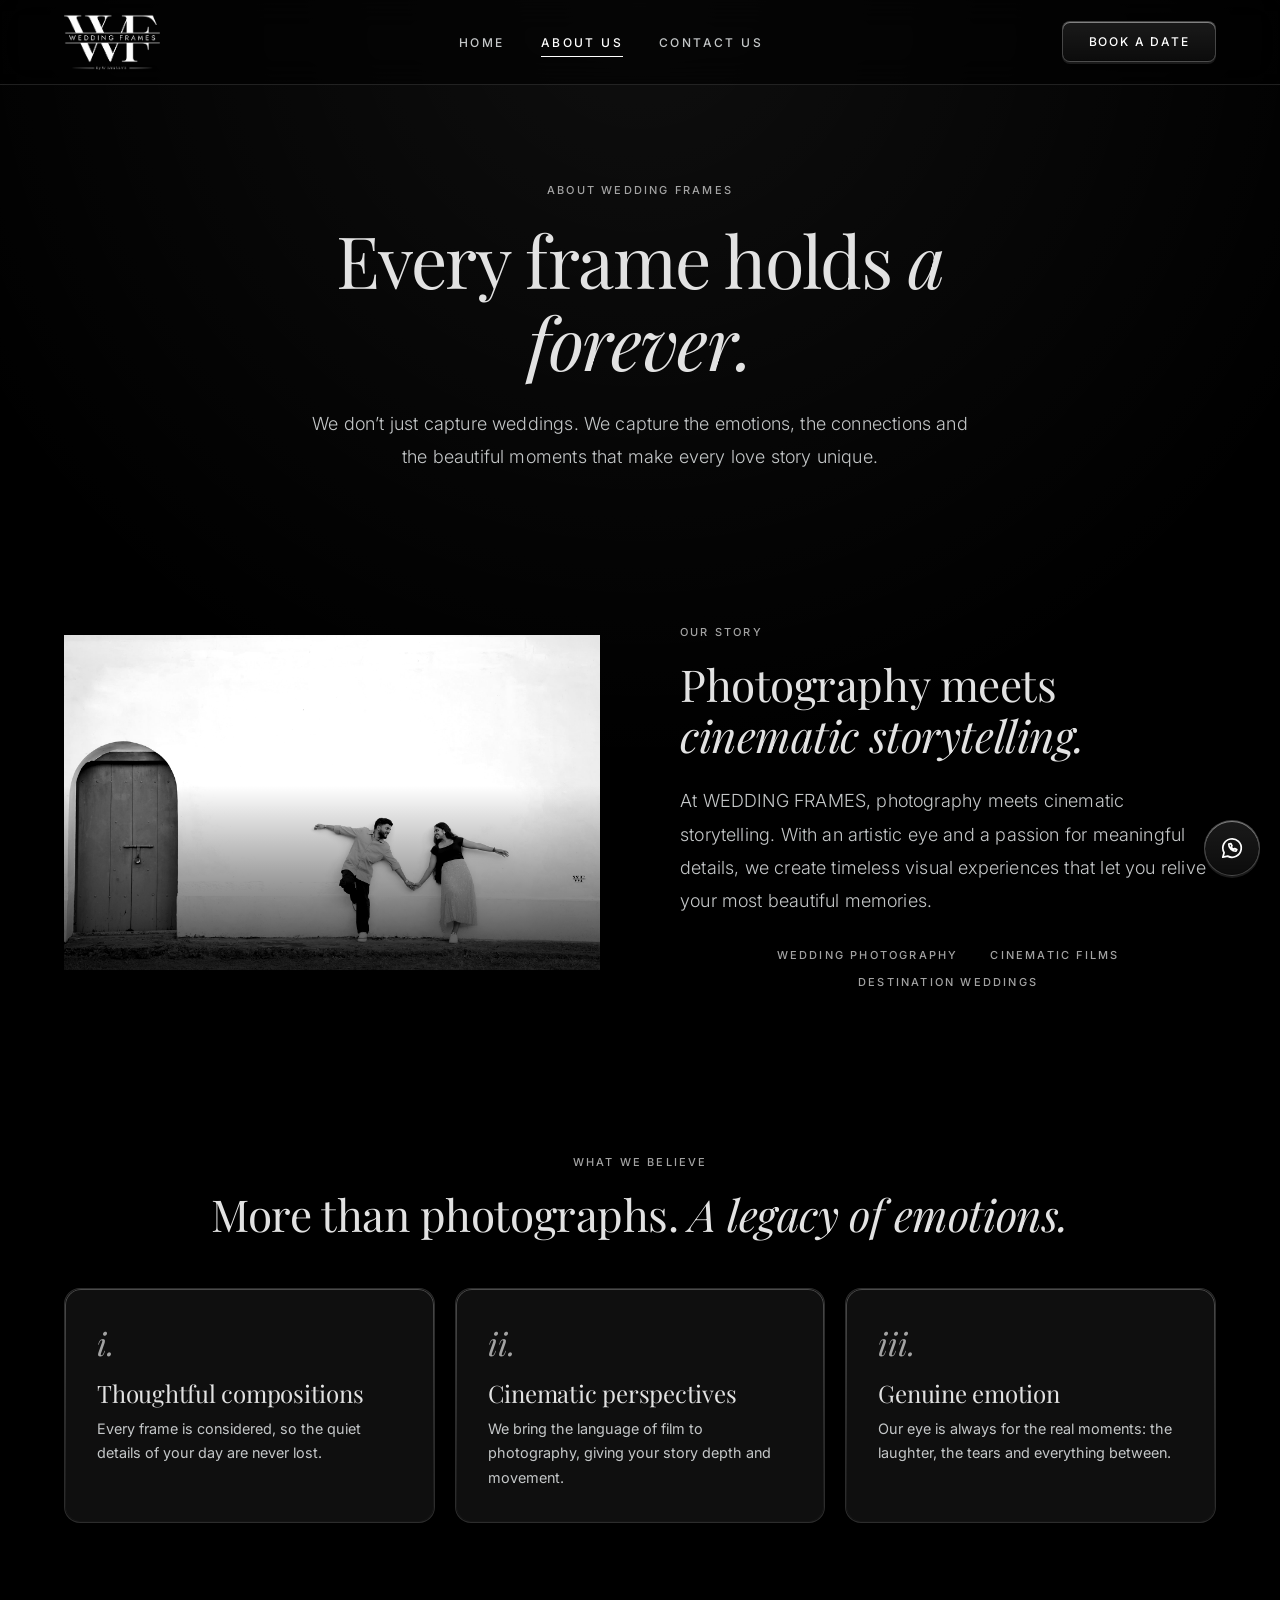
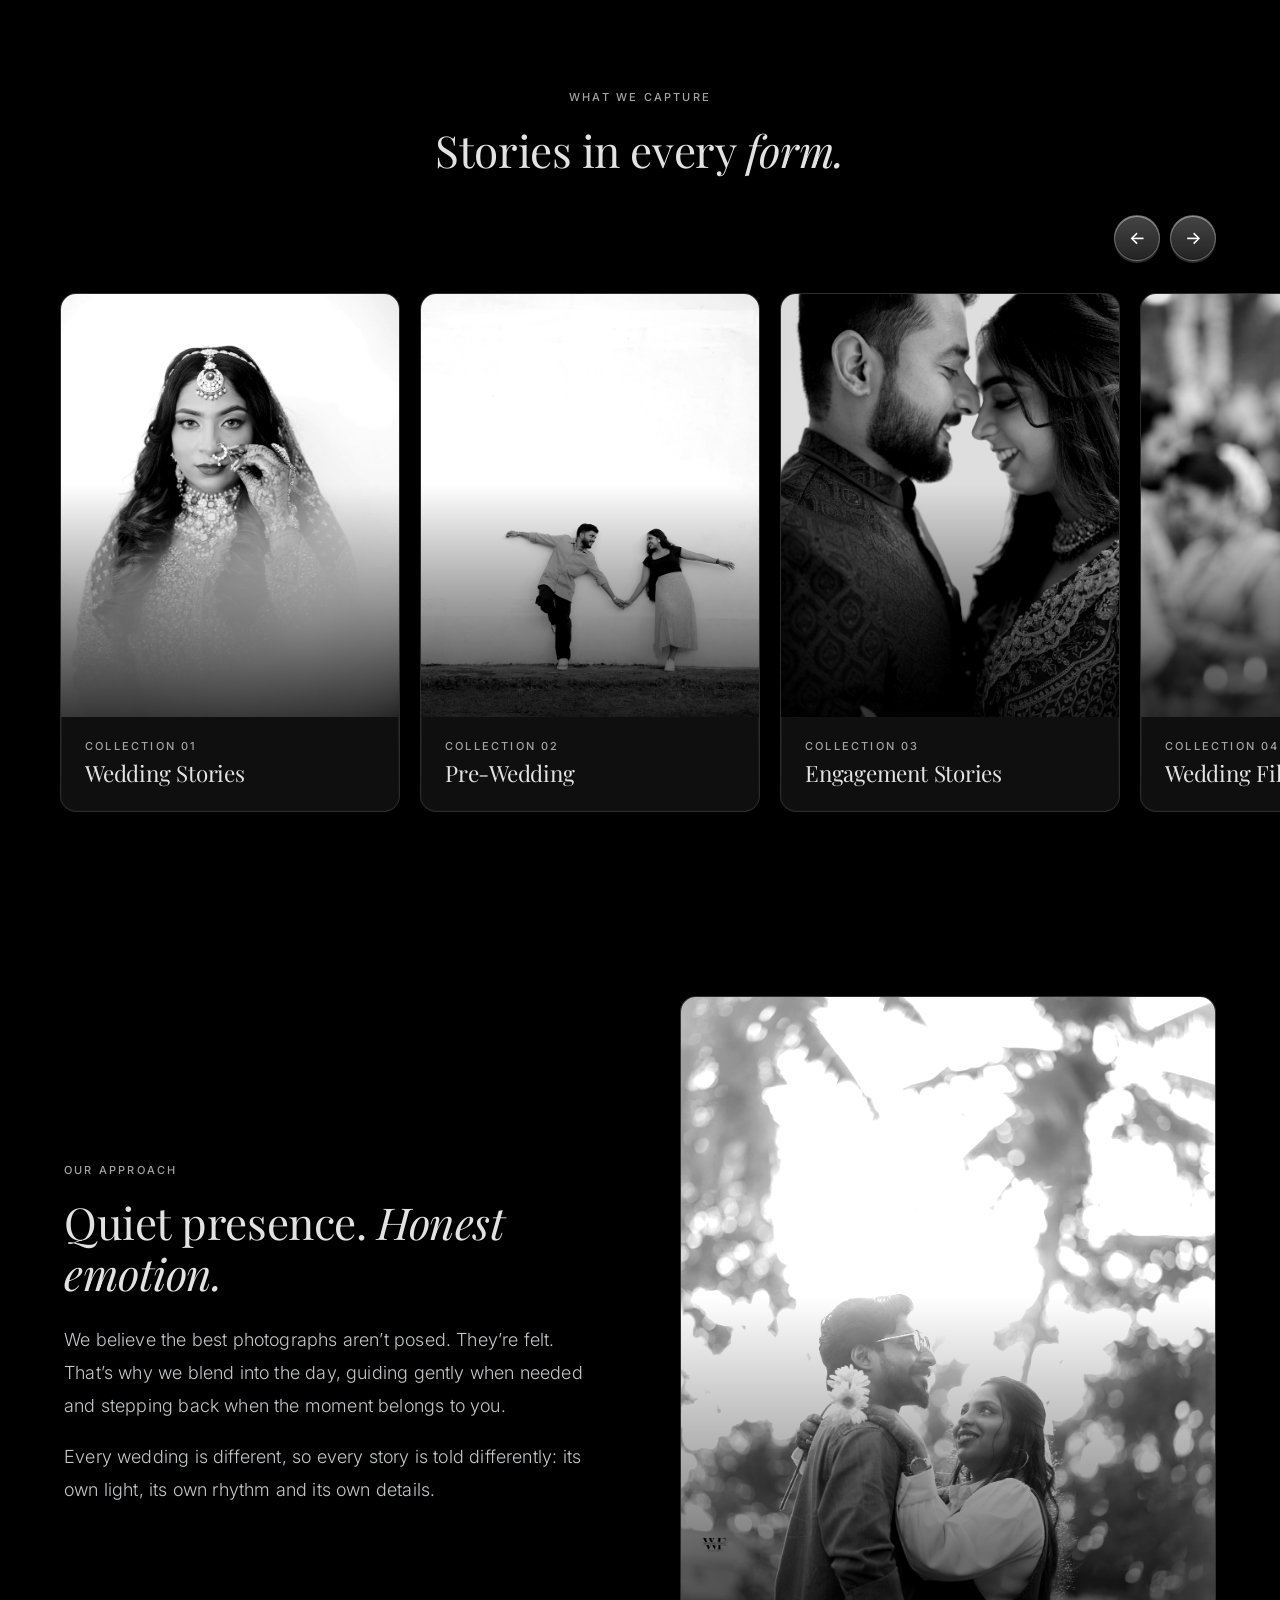
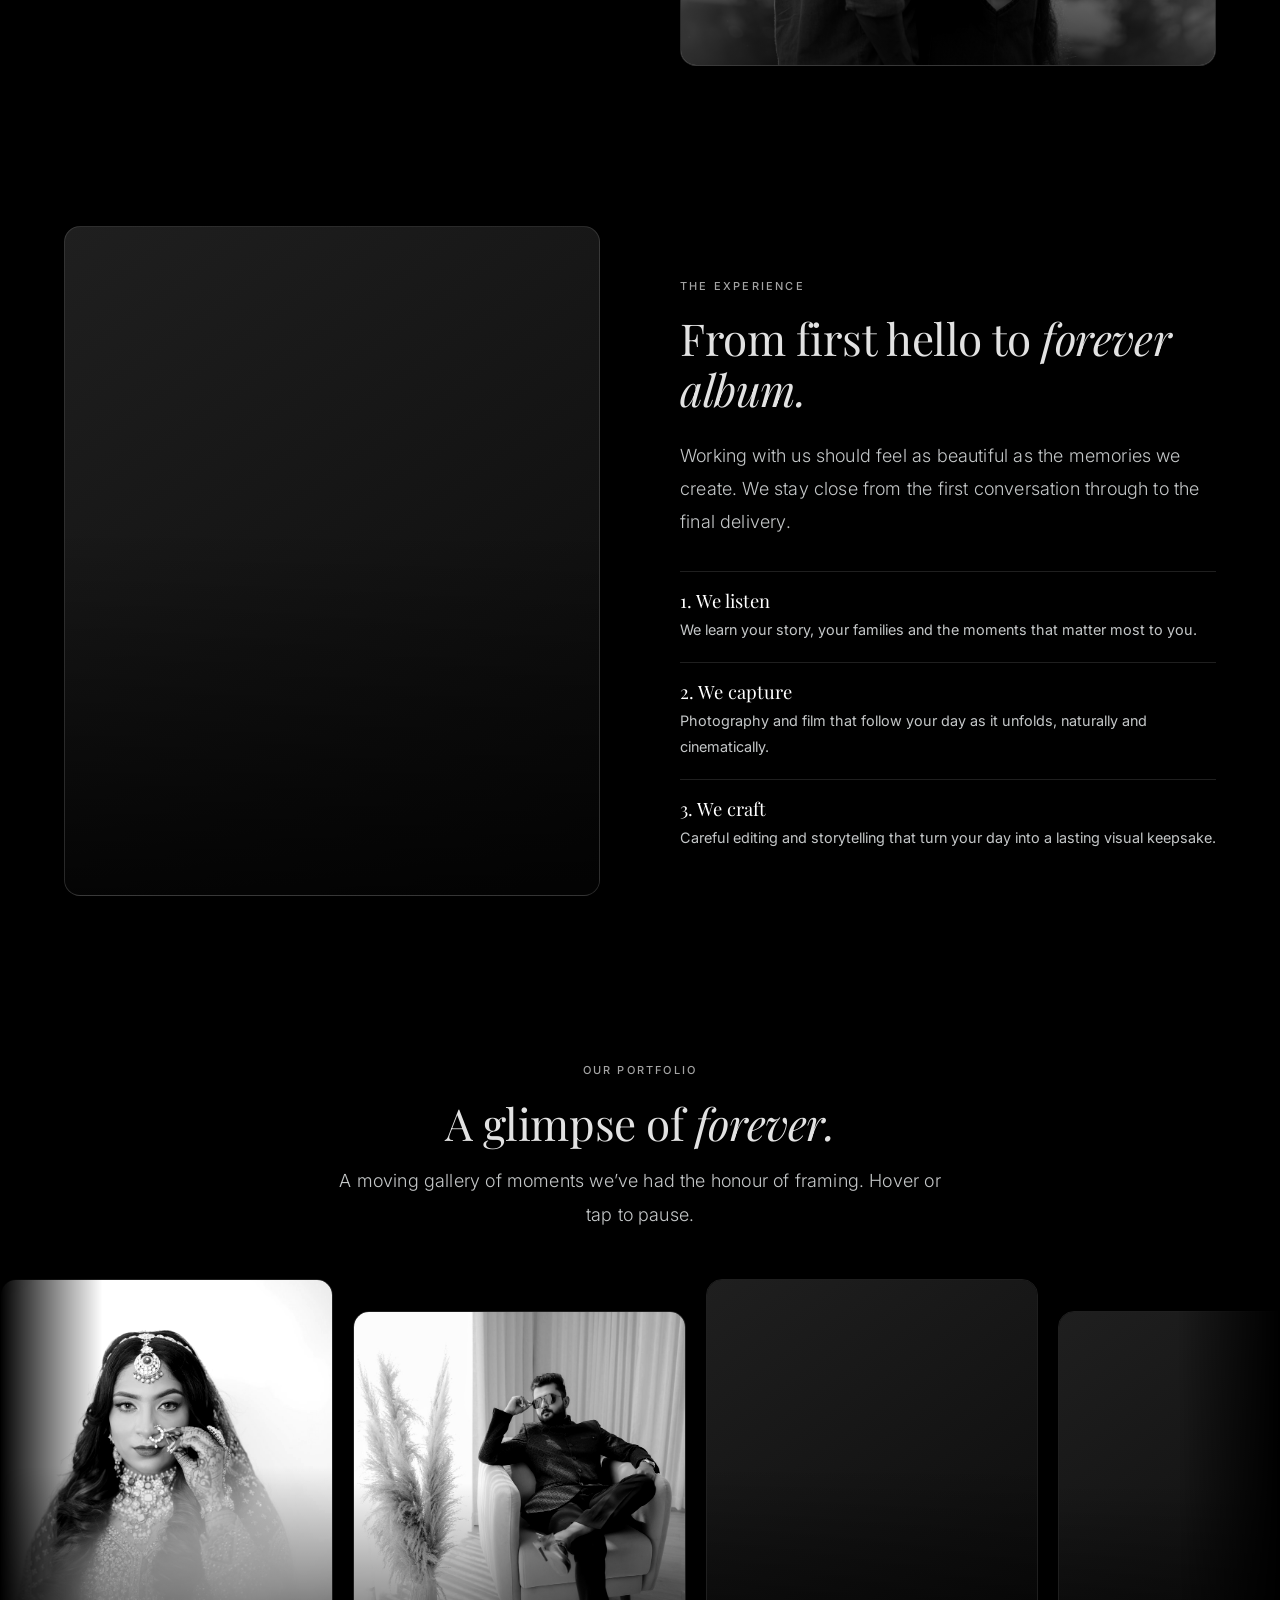
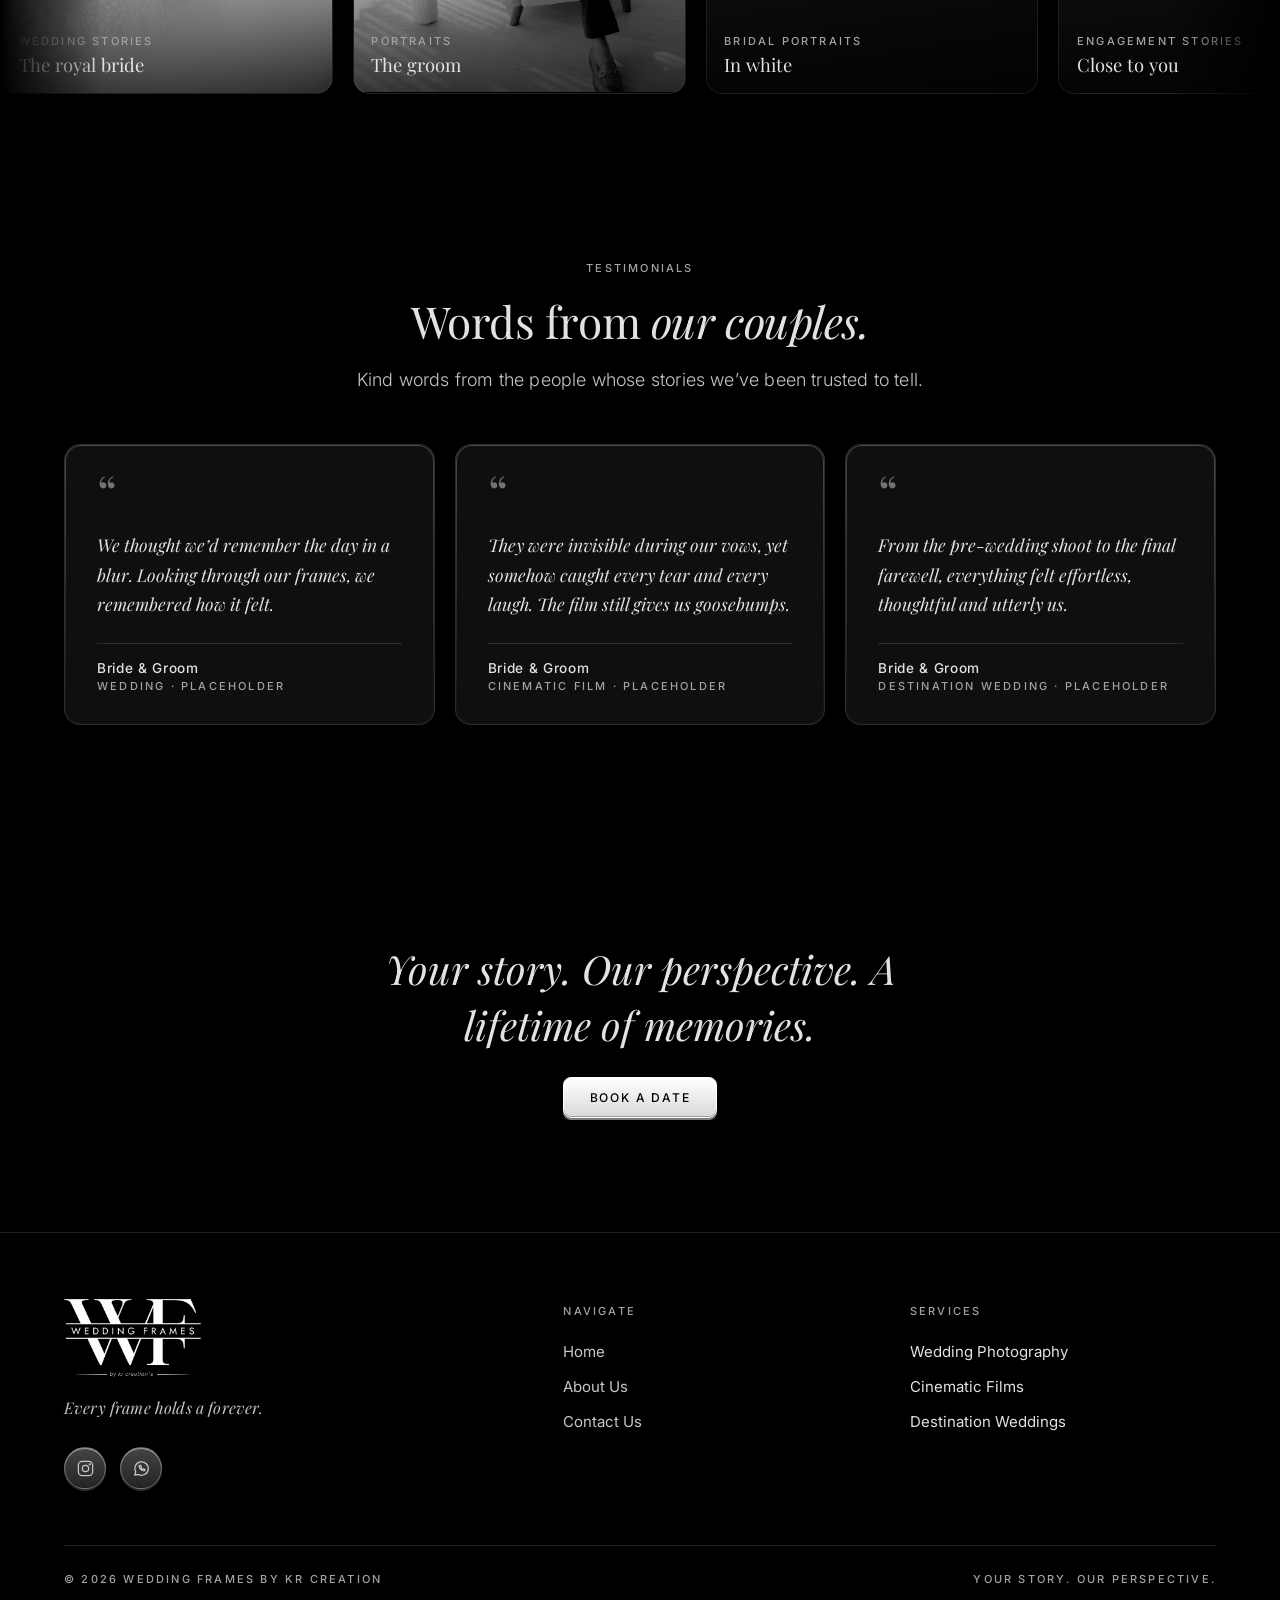
==== commit ec3dd6d9: "Use real photos, fix bugs, add mobile scroll-to-colour Photos - Replace placeholder images with the " ====
--- a/about.html
+++ b/about.html
@@ -4,7 +4,7 @@
 <link rel="icon" href="assets/logo-white.png">
 <link rel="preconnect" href="https://fonts.googleapis.com"><link rel="preconnect" href="https://fonts.gstatic.com" crossorigin>
 <link href="https://fonts.googleapis.com/css2?family=Inter:wght@300;400;500;600&family=Playfair+Display:ital,wght@0,400;0,500;1,400&display=swap" rel="stylesheet">
-<link rel="stylesheet" href="assets/styles.css?v=5"></head><body>
+<link rel="stylesheet" href="assets/styles.css?v=4"></head><body>
 <header><div class="wrap"><a class="brand" href="index.html" aria-label="Wedding Frames by KR Creation – home"><img src="assets/logo-white.png" alt="Wedding Frames by KR Creation"></a>
 <nav id="nav"><ul>
 <li><a href="index.html">Home</a></li>
@@ -29,7 +29,7 @@
 <div class="glass pillar rv"><span class="n">iii.</span><h3>Genuine emotion</h3><p>Our eye is always for the real moments: the laughter, the tears and everything between.</p></div></div></div></section>
 <section><div class="wrap"><div class="center rv"><span class="label">What we capture</span><h2 style="margin:1rem 0">Stories in every <em>form.</em></h2></div><div class="hs-wrap rv"><div class="hs-ctrl"><button class="btn hs-prev" aria-label="Previous">←</button><button class="btn hs-next" aria-label="Next">→</button></div><div class="hscroll" data-auto tabindex="0" aria-label="What we capture"><a class="glass cat group rv" href="contact.html"><div class="slot"><img src="assets/img/wedding-stories.jpg" alt="" loading="lazy" decoding="async"><span class="ph">Add photo · assets/img/wedding-stories.jpg</span></div><div class="info"><span class="label">Collection 01</span><h3>Wedding Stories</h3></div></a><a class="glass cat group rv" href="contact.html"><div class="slot"><img src="assets/img/pre-wedding.jpg" alt="" loading="lazy" decoding="async"><span class="ph">Add photo · assets/img/pre-wedding.jpg</span></div><div class="info"><span class="label">Collection 02</span><h3>Pre-Wedding</h3></div></a><a class="glass cat group rv" href="contact.html"><div class="slot"><img src="assets/img/engagement-stories.jpg" alt="" loading="lazy" decoding="async"><span class="ph">Add photo · assets/img/engagement-stories.jpg</span></div><div class="info"><span class="label">Collection 03</span><h3>Engagement Stories</h3></div></a><a class="glass cat group rv" href="contact.html"><div class="slot"><img src="assets/img/wedding-films.jpg" alt="" loading="lazy" decoding="async"><span class="ph">Add photo · assets/img/wedding-films.jpg</span></div><div class="info"><span class="label">Collection 04</span><h3>Wedding Films</h3></div></a><a class="glass cat group rv" href="contact.html"><div class="slot"><img src="assets/img/couple-portraits.jpg" alt="" loading="lazy" decoding="async"><span class="ph">Add photo · assets/img/couple-portraits.jpg</span></div><div class="info"><span class="label">Collection 05</span><h3>Couple Portraits</h3></div></a><a class="glass cat group rv" href="contact.html"><div class="slot"><img src="assets/img/destination-weddings.jpg" alt="" loading="lazy" decoding="async"><span class="ph">Add photo · assets/img/destination-weddings.jpg</span></div><div class="info"><span class="label">Collection 06</span><h3>Destination Weddings</h3></div></a></div></div></div></section>
 <section><div class="wrap split rev"><div class="media rv"><div class="slot tall"><img src="assets/img/p3.jpg" alt="" loading="lazy" decoding="async"><span class="ph">Add photo · assets/img/p3.jpg</span></div></div><div class="rv prose"><span class="label">Our approach</span><h2 style="margin:1rem 0 1.5rem">Quiet presence. <em>Honest emotion.</em></h2><p class="lead">We believe the best photographs aren’t posed. They’re felt. That’s why we blend into the day, guiding gently when needed and stepping back when the moment belongs to you.</p><p class="lead">Every wedding is different, so every story is told differently: its own light, its own rhythm and its own details.</p></div></div></section><section><div class="wrap split"><div class="media rv"><div class="slot tall"><img src="assets/img/p4.jpg" alt="" loading="lazy" decoding="async"><span class="ph">Add photo · assets/img/p4.jpg</span></div></div><div class="rv prose"><span class="label">The experience</span><h2 style="margin:1rem 0 1.5rem">From first hello to <em>forever album.</em></h2><p class="lead">Working with us should feel as beautiful as the memories we create. We stay close from the first conversation through to the final delivery.</p><ul class="steps"><li><b>1. We listen</b><span>We learn your story, your families and the moments that matter most to you.</span></li><li><b>2. We capture</b><span>Photography and film that follow your day as it unfolds, naturally and cinematically.</span></li><li><b>3. We craft</b><span>Careful editing and storytelling that turn your day into a lasting visual keepsake.</span></li></ul></div></div></section><section class="portfolio" id="portfolio"><div class="wrap center rv"><span class="label">Our portfolio</span><h2 style="margin:1rem 0">A glimpse of <em>forever.</em></h2><p class="lead" style="max-width:56ch;margin:0 auto">A moving gallery of moments we’ve had the honour of framing. Hover or tap to pause.</p></div>
-<div class="marquee" aria-label="Portfolio gallery"><div class="mtrack"><figure class="mitem group"><div class="slot"><img src="assets/img/m1.jpg" alt="Bride in traditional jewellery with a soft white backdrop" decoding="async"><span class="ph">Add photo · assets/img/m1.jpg</span></div><figcaption><span class="label">Wedding Stories</span><strong>The royal bride</strong></figcaption></figure><figure class="mitem group"><div class="slot"><img src="assets/img/m2.jpg" alt="Groom in a dark bandhgala seated in a cream armchair" decoding="async"><span class="ph">Add photo · assets/img/m2.jpg</span></div><figcaption><span class="label">Portraits</span><strong>The groom</strong></figcaption></figure><figure class="mitem group"><div class="slot"><img src="assets/img/m3.jpg" alt="Bride in an off-shoulder white gown holding a pearl strand" decoding="async"><span class="ph">Add photo · assets/img/m3.jpg</span></div><figcaption><span class="label">Bridal Portraits</span><strong>In white</strong></figcaption></figure><figure class="mitem group"><div class="slot"><img src="assets/img/m4.jpg" alt="Couple leaning in forehead to forehead" decoding="async"><span class="ph">Add photo · assets/img/m4.jpg</span></div><figcaption><span class="label">Engagement Stories</span><strong>Close to you</strong></figcaption></figure><figure class="mitem group"><div class="slot"><img src="assets/img/m5.jpg" alt="Couple posing together on the beach" decoding="async"><span class="ph">Add photo · assets/img/m5.jpg</span></div><figcaption><span class="label">Pre-Wedding</span><strong>By the sea</strong></figcaption></figure><figure class="mitem group"><div class="slot"><img src="assets/img/m6.jpg" alt="Bride in a red lehenga beside a brass lamp" decoding="async"><span class="ph">Add photo · assets/img/m6.jpg</span></div><figcaption><span class="label">Wedding Stories</span><strong>Bridal grace</strong></figcaption></figure><figure class="mitem group"><div class="slot"><img src="assets/img/m7.jpg" alt="Couple holding hands against a white wall" decoding="async"><span class="ph">Add photo · assets/img/m7.jpg</span></div><figcaption><span class="label">Pre-Wedding</span><strong>Hand in hand</strong></figcaption></figure><figure class="mitem group"><div class="slot"><img src="assets/img/m8.jpg" alt="Black and white portrait of a couple under the trees" decoding="async"><span class="ph">Add photo · assets/img/m8.jpg</span></div><figcaption><span class="label">Couple Portraits</span><strong>Quiet moments</strong></figcaption></figure><figure class="mitem group"><div class="slot"><img src="assets/img/m9.jpg" alt="Bride-to-be with her friends on the beach" decoding="async"><span class="ph">Add photo · assets/img/m9.jpg</span></div><figcaption><span class="label">Bride to Be</span><strong>The bride squad</strong></figcaption></figure><figure aria-hidden="true" class="mitem group"><div class="slot"><img src="assets/img/m1.jpg" alt="" decoding="async"><span class="ph">Add photo · assets/img/m1.jpg</span></div><figcaption><span class="label">Wedding Stories</span><strong>The royal bride</strong></figcaption></figure><figure aria-hidden="true" class="mitem group"><div class="slot"><img src="assets/img/m2.jpg" alt="" decoding="async"><span class="ph">Add photo · assets/img/m2.jpg</span></div><figcaption><span class="label">Portraits</span><strong>The groom</strong></figcaption></figure><figure aria-hidden="true" class="mitem group"><div class="slot"><img src="assets/img/m3.jpg" alt="" decoding="async"><span class="ph">Add photo · assets/img/m3.jpg</span></div><figcaption><span class="label">Bridal Portraits</span><strong>In white</strong></figcaption></figure><figure aria-hidden="true" class="mitem group"><div class="slot"><img src="assets/img/m4.jpg" alt="" decoding="async"><span class="ph">Add photo · assets/img/m4.jpg</span></div><figcaption><span class="label">Engagement Stories</span><strong>Close to you</strong></figcaption></figure><figure aria-hidden="true" class="mitem group"><div class="slot"><img src="assets/img/m5.jpg" alt="" decoding="async"><span class="ph">Add photo · assets/img/m5.jpg</span></div><figcaption><span class="label">Pre-Wedding</span><strong>By the sea</strong></figcaption></figure><figure aria-hidden="true" class="mitem group"><div class="slot"><img src="assets/img/m6.jpg" alt="" decoding="async"><span class="ph">Add photo · assets/img/m6.jpg</span></div><figcaption><span class="label">Wedding Stories</span><strong>Bridal grace</strong></figcaption></figure><figure aria-hidden="true" class="mitem group"><div class="slot"><img src="assets/img/m7.jpg" alt="" decoding="async"><span class="ph">Add photo · assets/img/m7.jpg</span></div><figcaption><span class="label">Pre-Wedding</span><strong>Hand in hand</strong></figcaption></figure><figure aria-hidden="true" class="mitem group"><div class="slot"><img src="assets/img/m8.jpg" alt="" decoding="async"><span class="ph">Add photo · assets/img/m8.jpg</span></div><figcaption><span class="label">Couple Portraits</span><strong>Quiet moments</strong></figcaption></figure><figure aria-hidden="true" class="mitem group"><div class="slot"><img src="assets/img/m9.jpg" alt="" decoding="async"><span class="ph">Add photo · assets/img/m9.jpg</span></div><figcaption><span class="label">Bride to Be</span><strong>The bride squad</strong></figcaption></figure></div></div></section><section><div class="wrap"><div class="center rv"><span class="label">Testimonials</span><h2 style="margin:1rem 0">Words from <em>our couples.</em></h2><p class="lead" style="max-width:56ch;margin:0 auto">Kind words from the people whose stories we’ve been trusted to tell.</p></div><div class="tgrid"><div class="glass tcard rv"><span class="mark">“</span><blockquote>We were nervous about being in front of the camera, but within ten minutes we forgot they were there. When we saw the photos, every glance and every laugh from the muhurtham was there. Our parents still go through the album every week.</blockquote><div class="who"><b>Raj &amp; Divya</b><span class="label">Wedding</span></div></div><div class="glass tcard rv"><span class="mark">“</span><blockquote>From the church ceremony to the reception, they caught moments we didn’t even know happened. The film had both our families in tears, in the best way. Calm, kind and incredibly talented.</blockquote><div class="who"><b>George &amp; Neena</b><span class="label">Church Wedding · Film</span></div></div><div class="glass tcard rv"><span class="mark">“</span><blockquote>They understood our traditions and our families so well, and every frame feels like us. The nikah photos are the most beautiful pictures we’ve ever had taken. Thank you for being part of our day.</blockquote><div class="who"><b>Ashif &amp; Husna</b><span class="label">Nikah</span></div></div><div class="glass tcard rv"><span class="mark">“</span><blockquote>Our pre-wedding shoot felt like a day out with friends, not a photoshoot. The wedding photos are timeless, with soft light and real emotion. We’d recommend Wedding Frames to every couple we know.</blockquote><div class="who"><b>Nivedya &amp; Krishna</b><span class="label">Pre-Wedding · Wedding</span></div></div></div></div></section><section class="quote"><div class="wrap rv"><blockquote>Your story. Our perspective. A lifetime of memories.</blockquote><a class="btn solid" href="contact.html">Book a Date</a></div></section></main><footer><div class="wrap"><div class="fgrid"><div><img src="assets/logo-white.png" alt="Wedding Frames by KR Creation"><p class="lead" style="font-size:1rem;max-width:34ch;font-family:var(--serif);font-style:italic">Every frame holds a forever.</p><div class="social "><a href="https://www.instagram.com/weddingframes_by_krcreation" aria-label="Instagram" title="Instagram" rel="noopener" target="_blank"><svg viewBox="0 0 24 24" fill="none" stroke="currentColor" stroke-width="1.6" stroke-linecap="round" stroke-linejoin="round" aria-hidden="true"><rect x="3" y="3" width="18" height="18" rx="5"/><circle cx="12" cy="12" r="4"/><circle cx="17.3" cy="6.7" r=".6" fill="currentColor"/></svg></a><a href="https://wa.me/917511195251" aria-label="WhatsApp" title="WhatsApp" rel="noopener" target="_blank"><svg viewBox="0 0 24 24" fill="none" stroke="currentColor" stroke-width="1.6" stroke-linecap="round" stroke-linejoin="round" aria-hidden="true"><path d="M3.5 20.5l1.2-4.2A8.5 8.5 0 1 1 8 19.5z"/><path d="M9 8.5c0 3.5 3 6.500 6.500 6.500l1-1.500-2-1-1 .8c-1-.4-1.900-1.300-2.300-2.300l.8-1-1-2z"/></svg></a></div></div>
+<div class="marquee" aria-label="Portfolio gallery"><div class="mtrack"><figure class="mitem group"><div class="slot"><img src="assets/img/m1.jpg" alt="Bride in traditional jewellery with a soft white backdrop" decoding="async"><span class="ph">Add photo · assets/img/m1.jpg</span></div><figcaption><span class="label">Wedding Stories</span><strong>The royal bride</strong></figcaption></figure><figure class="mitem group"><div class="slot"><img src="assets/img/m2.jpg" alt="Groom in a dark bandhgala seated in a cream armchair" decoding="async"><span class="ph">Add photo · assets/img/m2.jpg</span></div><figcaption><span class="label">Portraits</span><strong>The groom</strong></figcaption></figure><figure class="mitem group"><div class="slot"><img src="assets/img/m3.jpg" alt="Bride in an off-shoulder white gown holding a pearl strand" decoding="async"><span class="ph">Add photo · assets/img/m3.jpg</span></div><figcaption><span class="label">Bridal Portraits</span><strong>In white</strong></figcaption></figure><figure class="mitem group"><div class="slot"><img src="assets/img/m4.jpg" alt="Couple leaning in forehead to forehead" decoding="async"><span class="ph">Add photo · assets/img/m4.jpg</span></div><figcaption><span class="label">Engagement Stories</span><strong>Close to you</strong></figcaption></figure><figure class="mitem group"><div class="slot"><img src="assets/img/m5.jpg" alt="Couple posing together on the beach" decoding="async"><span class="ph">Add photo · assets/img/m5.jpg</span></div><figcaption><span class="label">Pre-Wedding</span><strong>By the sea</strong></figcaption></figure><figure class="mitem group"><div class="slot"><img src="assets/img/m6.jpg" alt="Bride in a red lehenga beside a brass lamp" decoding="async"><span class="ph">Add photo · assets/img/m6.jpg</span></div><figcaption><span class="label">Wedding Stories</span><strong>Bridal grace</strong></figcaption></figure><figure class="mitem group"><div class="slot"><img src="assets/img/m7.jpg" alt="Couple holding hands against a white wall" decoding="async"><span class="ph">Add photo · assets/img/m7.jpg</span></div><figcaption><span class="label">Pre-Wedding</span><strong>Hand in hand</strong></figcaption></figure><figure class="mitem group"><div class="slot"><img src="assets/img/m8.jpg" alt="Black and white portrait of a couple under the trees" decoding="async"><span class="ph">Add photo · assets/img/m8.jpg</span></div><figcaption><span class="label">Couple Portraits</span><strong>Quiet moments</strong></figcaption></figure><figure class="mitem group"><div class="slot"><img src="assets/img/m9.jpg" alt="Bride-to-be with her friends on the beach" decoding="async"><span class="ph">Add photo · assets/img/m9.jpg</span></div><figcaption><span class="label">Bride to Be</span><strong>The bride squad</strong></figcaption></figure><figure aria-hidden="true" class="mitem group"><div class="slot"><img src="assets/img/m1.jpg" alt="" decoding="async"><span class="ph">Add photo · assets/img/m1.jpg</span></div><figcaption><span class="label">Wedding Stories</span><strong>The royal bride</strong></figcaption></figure><figure aria-hidden="true" class="mitem group"><div class="slot"><img src="assets/img/m2.jpg" alt="" decoding="async"><span class="ph">Add photo · assets/img/m2.jpg</span></div><figcaption><span class="label">Portraits</span><strong>The groom</strong></figcaption></figure><figure aria-hidden="true" class="mitem group"><div class="slot"><img src="assets/img/m3.jpg" alt="" decoding="async"><span class="ph">Add photo · assets/img/m3.jpg</span></div><figcaption><span class="label">Bridal Portraits</span><strong>In white</strong></figcaption></figure><figure aria-hidden="true" class="mitem group"><div class="slot"><img src="assets/img/m4.jpg" alt="" decoding="async"><span class="ph">Add photo · assets/img/m4.jpg</span></div><figcaption><span class="label">Engagement Stories</span><strong>Close to you</strong></figcaption></figure><figure aria-hidden="true" class="mitem group"><div class="slot"><img src="assets/img/m5.jpg" alt="" decoding="async"><span class="ph">Add photo · assets/img/m5.jpg</span></div><figcaption><span class="label">Pre-Wedding</span><strong>By the sea</strong></figcaption></figure><figure aria-hidden="true" class="mitem group"><div class="slot"><img src="assets/img/m6.jpg" alt="" decoding="async"><span class="ph">Add photo · assets/img/m6.jpg</span></div><figcaption><span class="label">Wedding Stories</span><strong>Bridal grace</strong></figcaption></figure><figure aria-hidden="true" class="mitem group"><div class="slot"><img src="assets/img/m7.jpg" alt="" decoding="async"><span class="ph">Add photo · assets/img/m7.jpg</span></div><figcaption><span class="label">Pre-Wedding</span><strong>Hand in hand</strong></figcaption></figure><figure aria-hidden="true" class="mitem group"><div class="slot"><img src="assets/img/m8.jpg" alt="" decoding="async"><span class="ph">Add photo · assets/img/m8.jpg</span></div><figcaption><span class="label">Couple Portraits</span><strong>Quiet moments</strong></figcaption></figure><figure aria-hidden="true" class="mitem group"><div class="slot"><img src="assets/img/m9.jpg" alt="" decoding="async"><span class="ph">Add photo · assets/img/m9.jpg</span></div><figcaption><span class="label">Bride to Be</span><strong>The bride squad</strong></figcaption></figure></div></div></section><section><div class="wrap"><div class="center rv"><span class="label">Testimonials</span><h2 style="margin:1rem 0">Words from <em>our couples.</em></h2><p class="lead" style="max-width:56ch;margin:0 auto">Kind words from the people whose stories we’ve been trusted to tell.</p></div><div class="tgrid"><div class="glass tcard rv"><span class="mark">“</span><blockquote>We thought we’d remember the day in a blur. Looking through our frames, we remembered how it felt.</blockquote><div class="who"><b>Bride & Groom</b><span class="label">Wedding · Placeholder</span></div></div><div class="glass tcard rv"><span class="mark">“</span><blockquote>They were invisible during our vows, yet somehow caught every tear and every laugh. The film still gives us goosebumps.</blockquote><div class="who"><b>Bride & Groom</b><span class="label">Cinematic Film · Placeholder</span></div></div><div class="glass tcard rv"><span class="mark">“</span><blockquote>From the pre-wedding shoot to the final farewell, everything felt effortless, thoughtful and utterly us.</blockquote><div class="who"><b>Bride & Groom</b><span class="label">Destination Wedding · Placeholder</span></div></div></div></div></section><section class="quote"><div class="wrap rv"><blockquote>Your story. Our perspective. A lifetime of memories.</blockquote><a class="btn solid" href="contact.html">Book a Date</a></div></section></main><footer><div class="wrap"><div class="fgrid"><div><img src="assets/logo-white.png" alt="Wedding Frames by KR Creation"><p class="lead" style="font-size:1rem;max-width:34ch;font-family:var(--serif);font-style:italic">Every frame holds a forever.</p><div class="social "><a href="https://www.instagram.com/weddingframes_by_krcreation" aria-label="Instagram" title="Instagram" rel="noopener" target="_blank"><svg viewBox="0 0 24 24" fill="none" stroke="currentColor" stroke-width="1.6" stroke-linecap="round" stroke-linejoin="round" aria-hidden="true"><rect x="3" y="3" width="18" height="18" rx="5"/><circle cx="12" cy="12" r="4"/><circle cx="17.3" cy="6.7" r=".6" fill="currentColor"/></svg></a><a href="https://wa.me/917511195251" aria-label="WhatsApp" title="WhatsApp" rel="noopener" target="_blank"><svg viewBox="0 0 24 24" fill="none" stroke="currentColor" stroke-width="1.6" stroke-linecap="round" stroke-linejoin="round" aria-hidden="true"><path d="M3.5 20.5l1.2-4.2A8.5 8.5 0 1 1 8 19.5z"/><path d="M9 8.5c0 3.5 3 6.500 6.500 6.500l1-1.500-2-1-1 .8c-1-.4-1.900-1.300-2.300-2.300l.8-1-1-2z"/></svg></a></div></div>
 <div><span class="label">Navigate</span><ul><li><a href="index.html">Home</a></li><li><a href="about.html">About Us</a></li><li><a href="contact.html">Contact Us</a></li></ul></div>
 <div><span class="label">Services</span><ul><li>Wedding Photography</li><li>Cinematic Films</li><li>Destination Weddings</li></ul></div></div>
 <div class="copy label"><span>© 2026 Wedding Frames by KR Creation</span><span>Your story. Our perspective.</span></div></div></footer>
--- a/assets/styles.css
+++ b/assets/styles.css
@@ -156,9 +156,7 @@
 .mitem:nth-child(even) .slot{aspect-ratio:4/4.6}
 @media(prefers-reduced-motion:reduce){.mtrack{animation:none}.marquee{overflow-x:auto;-webkit-mask:none;mask:none}}
 /* testimonials */
-.tgrid{display:grid;gap:1.25rem;grid-template-columns:1fr;margin-top:3rem}
-@media(min-width:700px){.tgrid{grid-template-columns:repeat(2,1fr)}}
-@media(min-width:1500px){.tgrid{grid-template-columns:repeat(4,1fr)}}
+.tgrid{display:grid;gap:1.25rem;grid-template-columns:repeat(auto-fit,minmax(min(280px,100%),1fr));margin-top:3rem}
 .tcard{padding:2rem;display:flex;flex-direction:column;gap:1.5rem}
 .tcard .mark{font:400 3rem/.6 var(--serif);color:var(--dim)}
 .tcard blockquote{font:italic 400 1.1rem/1.7 var(--serif);color:var(--on)}
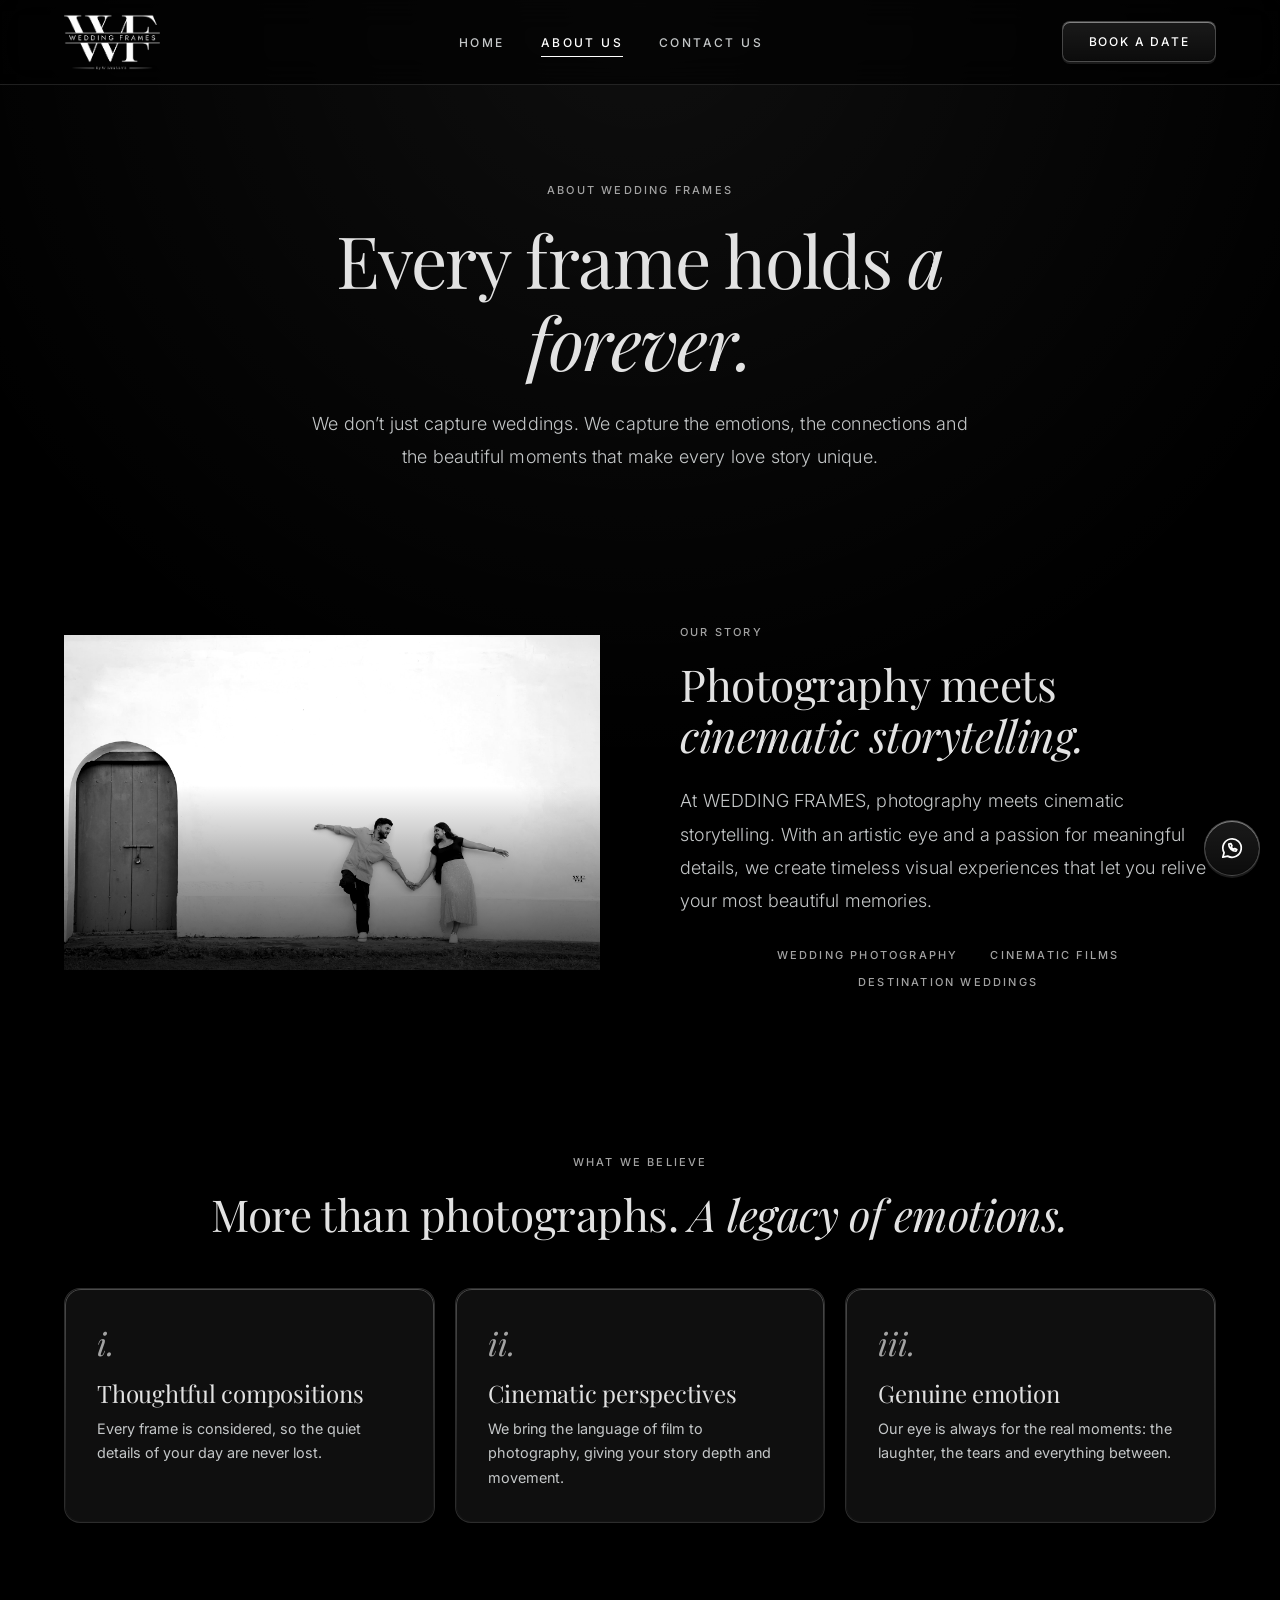
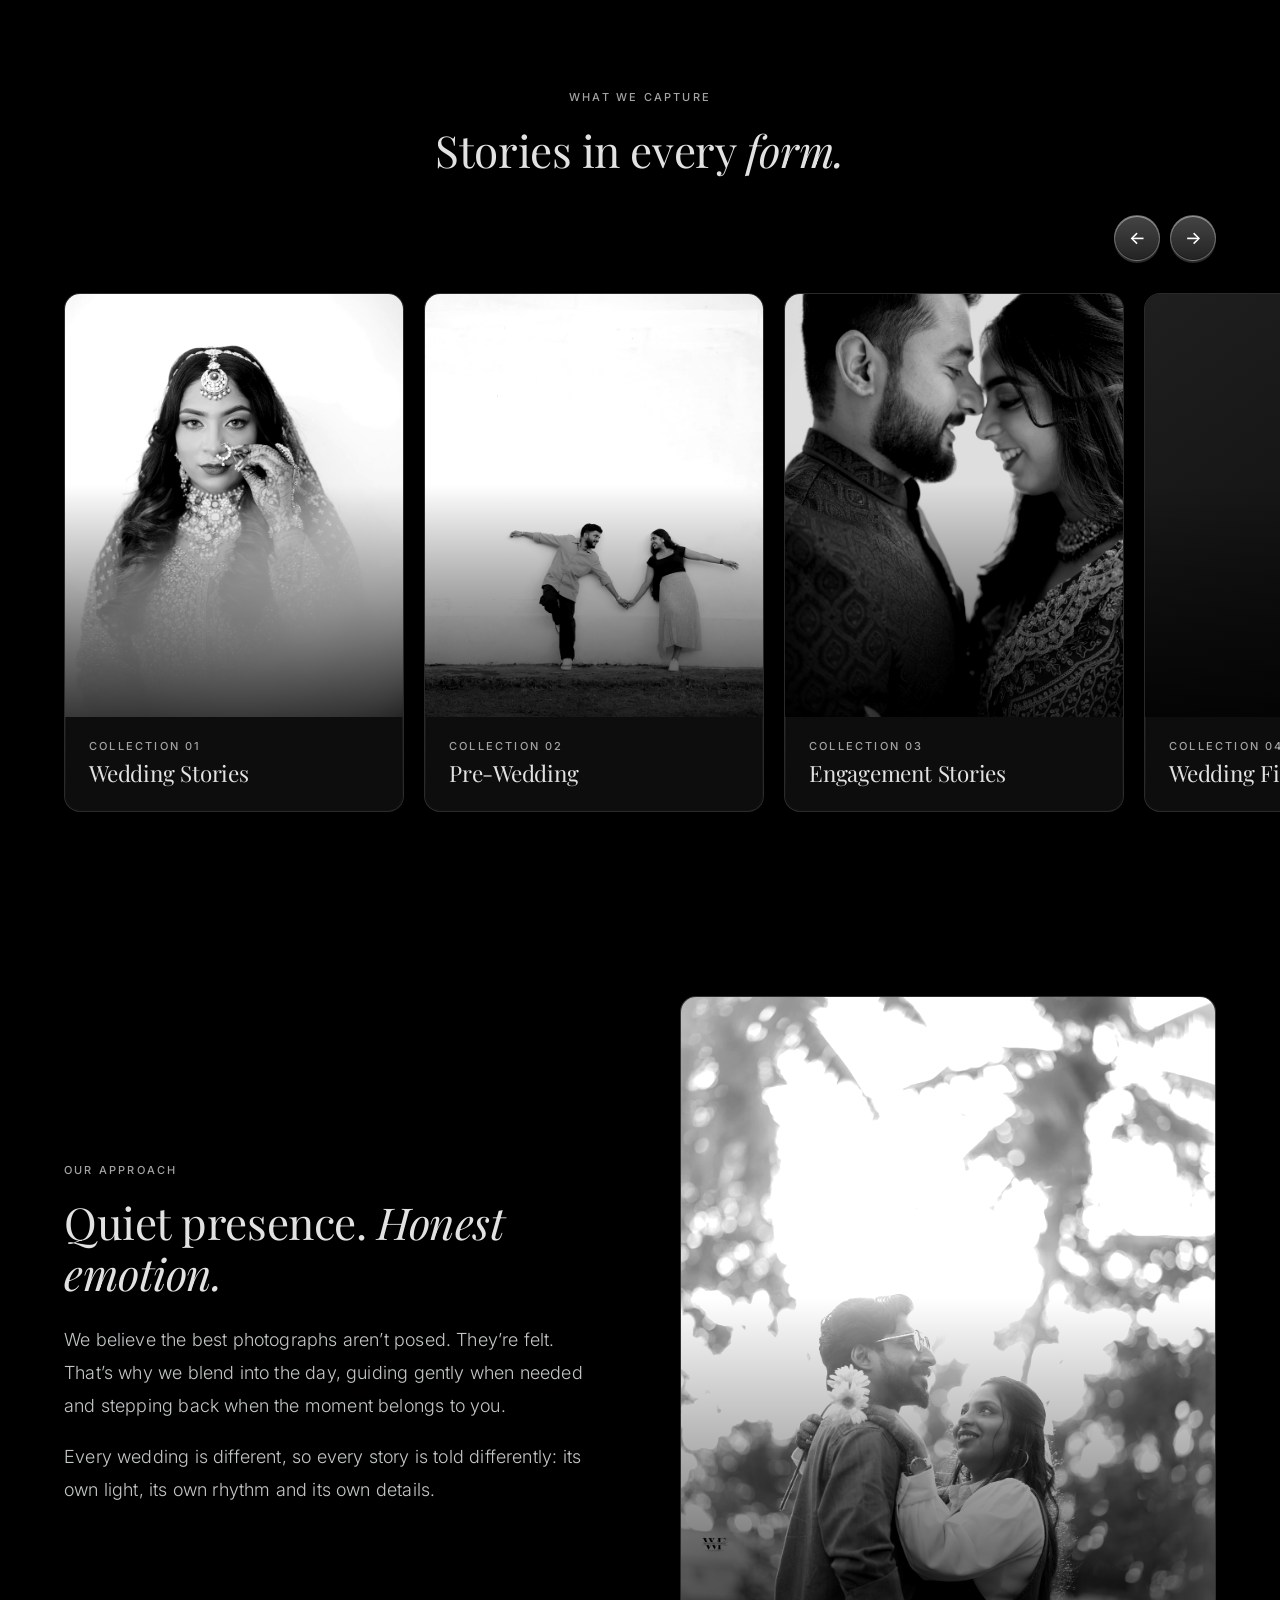
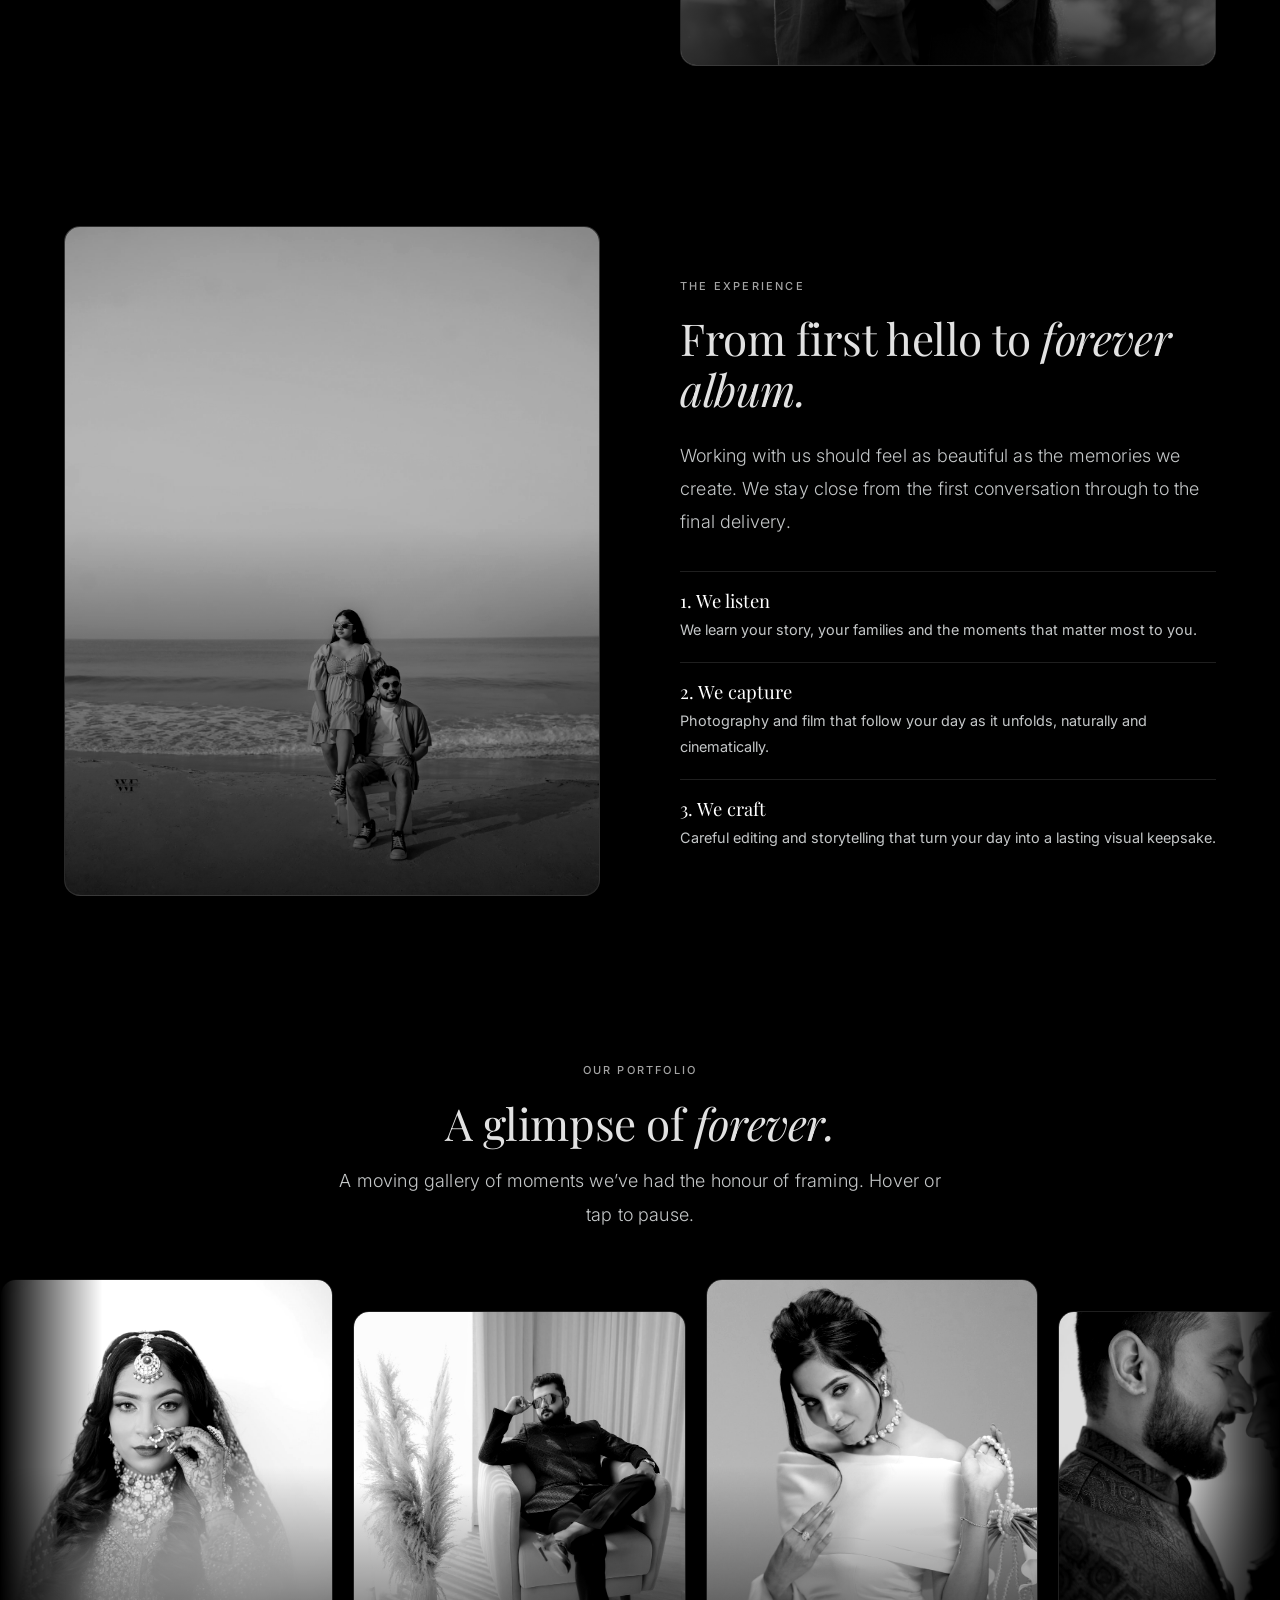
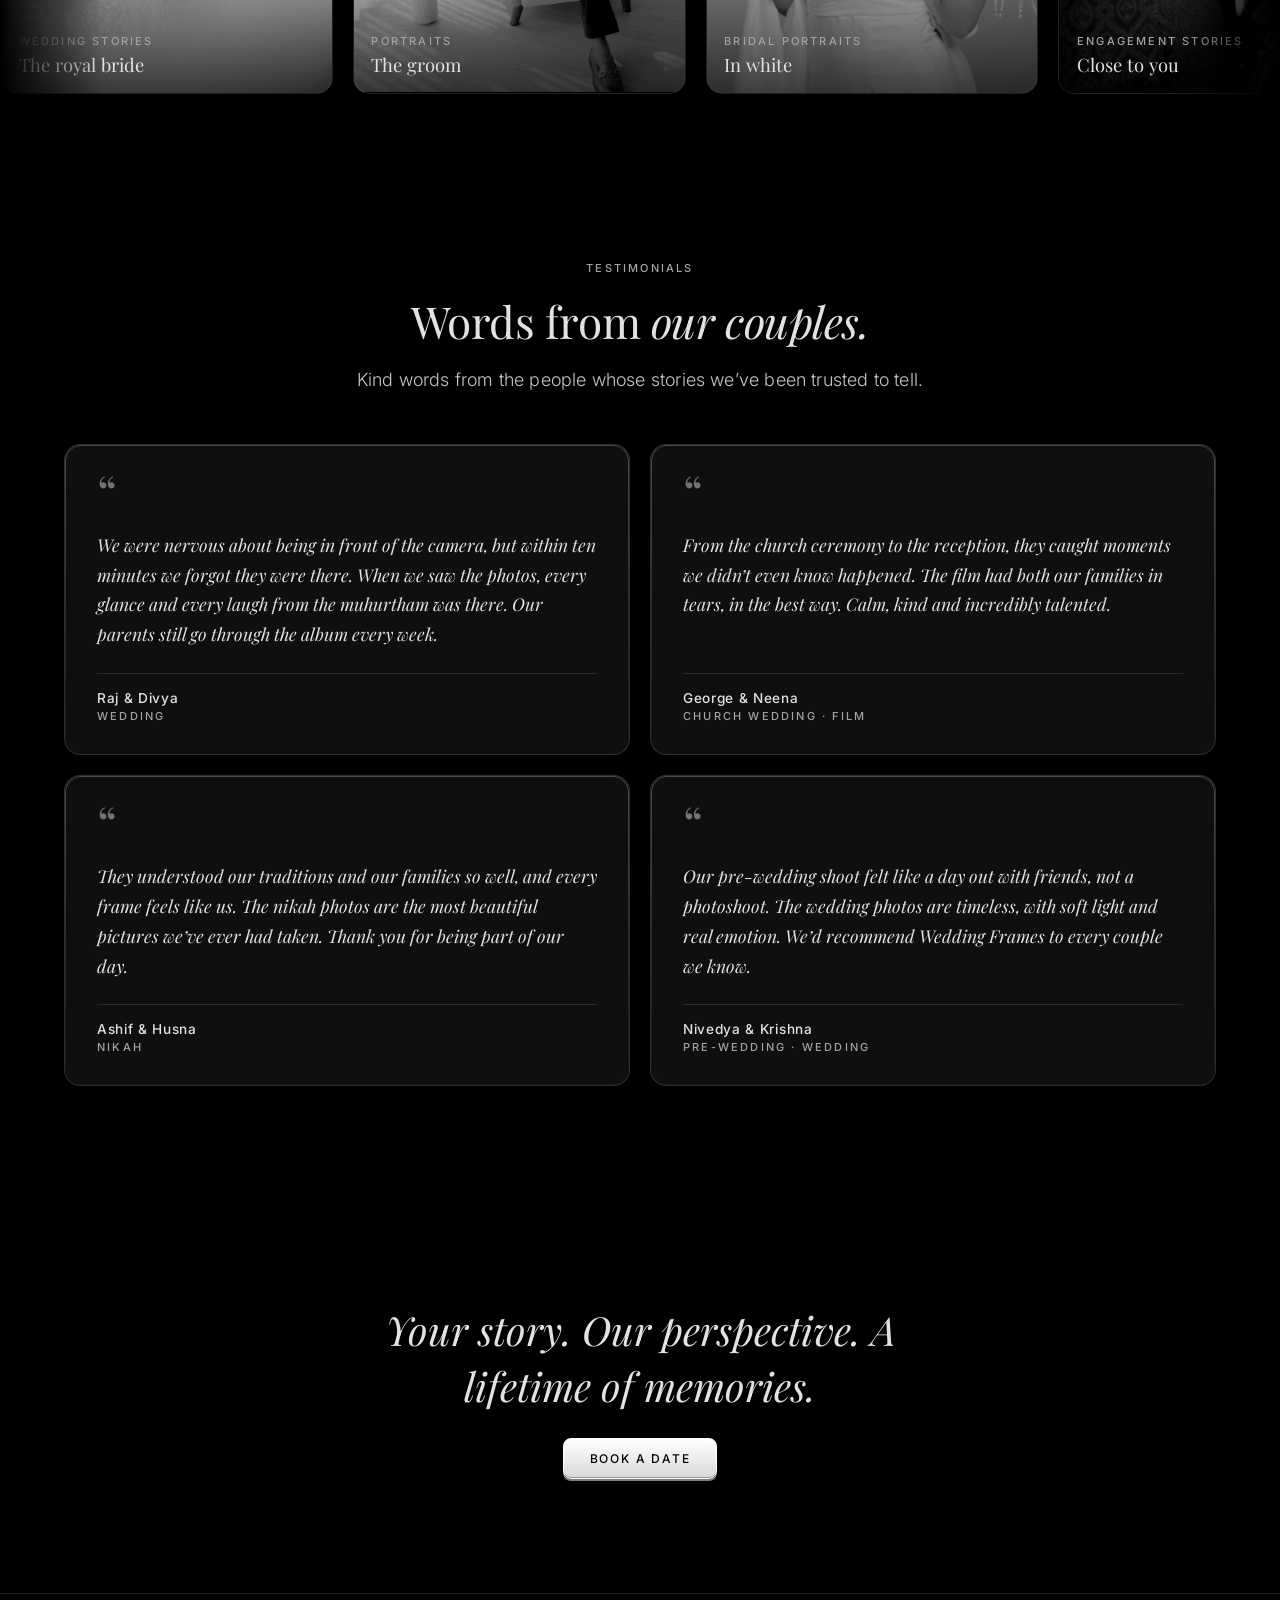
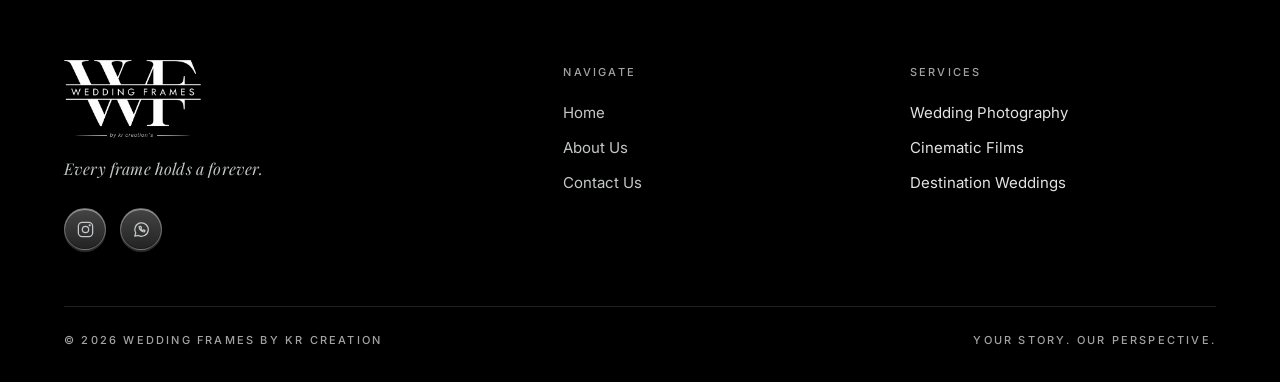
==== commit d2d54f9b: "Fix carousel flicker when scrolling manually on iPhone Auto-scrolling story carousels (Home "Selecte" ====
--- a/about.html
+++ b/about.html
@@ -4,7 +4,7 @@
 <link rel="icon" href="assets/logo-white.png">
 <link rel="preconnect" href="https://fonts.googleapis.com"><link rel="preconnect" href="https://fonts.gstatic.com" crossorigin>
 <link href="https://fonts.googleapis.com/css2?family=Inter:wght@300;400;500;600&family=Playfair+Display:ital,wght@0,400;0,500;1,400&display=swap" rel="stylesheet">
-<link rel="stylesheet" href="assets/styles.css?v=4"></head><body>
+<link rel="stylesheet" href="assets/styles.css?v=6"></head><body>
 <header><div class="wrap"><a class="brand" href="index.html" aria-label="Wedding Frames by KR Creation – home"><img src="assets/logo-white.png" alt="Wedding Frames by KR Creation"></a>
 <nav id="nav"><ul>
 <li><a href="index.html">Home</a></li>
@@ -29,8 +29,8 @@
 <div class="glass pillar rv"><span class="n">iii.</span><h3>Genuine emotion</h3><p>Our eye is always for the real moments: the laughter, the tears and everything between.</p></div></div></div></section>
 <section><div class="wrap"><div class="center rv"><span class="label">What we capture</span><h2 style="margin:1rem 0">Stories in every <em>form.</em></h2></div><div class="hs-wrap rv"><div class="hs-ctrl"><button class="btn hs-prev" aria-label="Previous">←</button><button class="btn hs-next" aria-label="Next">→</button></div><div class="hscroll" data-auto tabindex="0" aria-label="What we capture"><a class="glass cat group rv" href="contact.html"><div class="slot"><img src="assets/img/wedding-stories.jpg" alt="" loading="lazy" decoding="async"><span class="ph">Add photo · assets/img/wedding-stories.jpg</span></div><div class="info"><span class="label">Collection 01</span><h3>Wedding Stories</h3></div></a><a class="glass cat group rv" href="contact.html"><div class="slot"><img src="assets/img/pre-wedding.jpg" alt="" loading="lazy" decoding="async"><span class="ph">Add photo · assets/img/pre-wedding.jpg</span></div><div class="info"><span class="label">Collection 02</span><h3>Pre-Wedding</h3></div></a><a class="glass cat group rv" href="contact.html"><div class="slot"><img src="assets/img/engagement-stories.jpg" alt="" loading="lazy" decoding="async"><span class="ph">Add photo · assets/img/engagement-stories.jpg</span></div><div class="info"><span class="label">Collection 03</span><h3>Engagement Stories</h3></div></a><a class="glass cat group rv" href="contact.html"><div class="slot"><img src="assets/img/wedding-films.jpg" alt="" loading="lazy" decoding="async"><span class="ph">Add photo · assets/img/wedding-films.jpg</span></div><div class="info"><span class="label">Collection 04</span><h3>Wedding Films</h3></div></a><a class="glass cat group rv" href="contact.html"><div class="slot"><img src="assets/img/couple-portraits.jpg" alt="" loading="lazy" decoding="async"><span class="ph">Add photo · assets/img/couple-portraits.jpg</span></div><div class="info"><span class="label">Collection 05</span><h3>Couple Portraits</h3></div></a><a class="glass cat group rv" href="contact.html"><div class="slot"><img src="assets/img/destination-weddings.jpg" alt="" loading="lazy" decoding="async"><span class="ph">Add photo · assets/img/destination-weddings.jpg</span></div><div class="info"><span class="label">Collection 06</span><h3>Destination Weddings</h3></div></a></div></div></div></section>
 <section><div class="wrap split rev"><div class="media rv"><div class="slot tall"><img src="assets/img/p3.jpg" alt="" loading="lazy" decoding="async"><span class="ph">Add photo · assets/img/p3.jpg</span></div></div><div class="rv prose"><span class="label">Our approach</span><h2 style="margin:1rem 0 1.5rem">Quiet presence. <em>Honest emotion.</em></h2><p class="lead">We believe the best photographs aren’t posed. They’re felt. That’s why we blend into the day, guiding gently when needed and stepping back when the moment belongs to you.</p><p class="lead">Every wedding is different, so every story is told differently: its own light, its own rhythm and its own details.</p></div></div></section><section><div class="wrap split"><div class="media rv"><div class="slot tall"><img src="assets/img/p4.jpg" alt="" loading="lazy" decoding="async"><span class="ph">Add photo · assets/img/p4.jpg</span></div></div><div class="rv prose"><span class="label">The experience</span><h2 style="margin:1rem 0 1.5rem">From first hello to <em>forever album.</em></h2><p class="lead">Working with us should feel as beautiful as the memories we create. We stay close from the first conversation through to the final delivery.</p><ul class="steps"><li><b>1. We listen</b><span>We learn your story, your families and the moments that matter most to you.</span></li><li><b>2. We capture</b><span>Photography and film that follow your day as it unfolds, naturally and cinematically.</span></li><li><b>3. We craft</b><span>Careful editing and storytelling that turn your day into a lasting visual keepsake.</span></li></ul></div></div></section><section class="portfolio" id="portfolio"><div class="wrap center rv"><span class="label">Our portfolio</span><h2 style="margin:1rem 0">A glimpse of <em>forever.</em></h2><p class="lead" style="max-width:56ch;margin:0 auto">A moving gallery of moments we’ve had the honour of framing. Hover or tap to pause.</p></div>
-<div class="marquee" aria-label="Portfolio gallery"><div class="mtrack"><figure class="mitem group"><div class="slot"><img src="assets/img/m1.jpg" alt="Bride in traditional jewellery with a soft white backdrop" decoding="async"><span class="ph">Add photo · assets/img/m1.jpg</span></div><figcaption><span class="label">Wedding Stories</span><strong>The royal bride</strong></figcaption></figure><figure class="mitem group"><div class="slot"><img src="assets/img/m2.jpg" alt="Groom in a dark bandhgala seated in a cream armchair" decoding="async"><span class="ph">Add photo · assets/img/m2.jpg</span></div><figcaption><span class="label">Portraits</span><strong>The groom</strong></figcaption></figure><figure class="mitem group"><div class="slot"><img src="assets/img/m3.jpg" alt="Bride in an off-shoulder white gown holding a pearl strand" decoding="async"><span class="ph">Add photo · assets/img/m3.jpg</span></div><figcaption><span class="label">Bridal Portraits</span><strong>In white</strong></figcaption></figure><figure class="mitem group"><div class="slot"><img src="assets/img/m4.jpg" alt="Couple leaning in forehead to forehead" decoding="async"><span class="ph">Add photo · assets/img/m4.jpg</span></div><figcaption><span class="label">Engagement Stories</span><strong>Close to you</strong></figcaption></figure><figure class="mitem group"><div class="slot"><img src="assets/img/m5.jpg" alt="Couple posing together on the beach" decoding="async"><span class="ph">Add photo · assets/img/m5.jpg</span></div><figcaption><span class="label">Pre-Wedding</span><strong>By the sea</strong></figcaption></figure><figure class="mitem group"><div class="slot"><img src="assets/img/m6.jpg" alt="Bride in a red lehenga beside a brass lamp" decoding="async"><span class="ph">Add photo · assets/img/m6.jpg</span></div><figcaption><span class="label">Wedding Stories</span><strong>Bridal grace</strong></figcaption></figure><figure class="mitem group"><div class="slot"><img src="assets/img/m7.jpg" alt="Couple holding hands against a white wall" decoding="async"><span class="ph">Add photo · assets/img/m7.jpg</span></div><figcaption><span class="label">Pre-Wedding</span><strong>Hand in hand</strong></figcaption></figure><figure class="mitem group"><div class="slot"><img src="assets/img/m8.jpg" alt="Black and white portrait of a couple under the trees" decoding="async"><span class="ph">Add photo · assets/img/m8.jpg</span></div><figcaption><span class="label">Couple Portraits</span><strong>Quiet moments</strong></figcaption></figure><figure class="mitem group"><div class="slot"><img src="assets/img/m9.jpg" alt="Bride-to-be with her friends on the beach" decoding="async"><span class="ph">Add photo · assets/img/m9.jpg</span></div><figcaption><span class="label">Bride to Be</span><strong>The bride squad</strong></figcaption></figure><figure aria-hidden="true" class="mitem group"><div class="slot"><img src="assets/img/m1.jpg" alt="" decoding="async"><span class="ph">Add photo · assets/img/m1.jpg</span></div><figcaption><span class="label">Wedding Stories</span><strong>The royal bride</strong></figcaption></figure><figure aria-hidden="true" class="mitem group"><div class="slot"><img src="assets/img/m2.jpg" alt="" decoding="async"><span class="ph">Add photo · assets/img/m2.jpg</span></div><figcaption><span class="label">Portraits</span><strong>The groom</strong></figcaption></figure><figure aria-hidden="true" class="mitem group"><div class="slot"><img src="assets/img/m3.jpg" alt="" decoding="async"><span class="ph">Add photo · assets/img/m3.jpg</span></div><figcaption><span class="label">Bridal Portraits</span><strong>In white</strong></figcaption></figure><figure aria-hidden="true" class="mitem group"><div class="slot"><img src="assets/img/m4.jpg" alt="" decoding="async"><span class="ph">Add photo · assets/img/m4.jpg</span></div><figcaption><span class="label">Engagement Stories</span><strong>Close to you</strong></figcaption></figure><figure aria-hidden="true" class="mitem group"><div class="slot"><img src="assets/img/m5.jpg" alt="" decoding="async"><span class="ph">Add photo · assets/img/m5.jpg</span></div><figcaption><span class="label">Pre-Wedding</span><strong>By the sea</strong></figcaption></figure><figure aria-hidden="true" class="mitem group"><div class="slot"><img src="assets/img/m6.jpg" alt="" decoding="async"><span class="ph">Add photo · assets/img/m6.jpg</span></div><figcaption><span class="label">Wedding Stories</span><strong>Bridal grace</strong></figcaption></figure><figure aria-hidden="true" class="mitem group"><div class="slot"><img src="assets/img/m7.jpg" alt="" decoding="async"><span class="ph">Add photo · assets/img/m7.jpg</span></div><figcaption><span class="label">Pre-Wedding</span><strong>Hand in hand</strong></figcaption></figure><figure aria-hidden="true" class="mitem group"><div class="slot"><img src="assets/img/m8.jpg" alt="" decoding="async"><span class="ph">Add photo · assets/img/m8.jpg</span></div><figcaption><span class="label">Couple Portraits</span><strong>Quiet moments</strong></figcaption></figure><figure aria-hidden="true" class="mitem group"><div class="slot"><img src="assets/img/m9.jpg" alt="" decoding="async"><span class="ph">Add photo · assets/img/m9.jpg</span></div><figcaption><span class="label">Bride to Be</span><strong>The bride squad</strong></figcaption></figure></div></div></section><section><div class="wrap"><div class="center rv"><span class="label">Testimonials</span><h2 style="margin:1rem 0">Words from <em>our couples.</em></h2><p class="lead" style="max-width:56ch;margin:0 auto">Kind words from the people whose stories we’ve been trusted to tell.</p></div><div class="tgrid"><div class="glass tcard rv"><span class="mark">“</span><blockquote>We thought we’d remember the day in a blur. Looking through our frames, we remembered how it felt.</blockquote><div class="who"><b>Bride & Groom</b><span class="label">Wedding · Placeholder</span></div></div><div class="glass tcard rv"><span class="mark">“</span><blockquote>They were invisible during our vows, yet somehow caught every tear and every laugh. The film still gives us goosebumps.</blockquote><div class="who"><b>Bride & Groom</b><span class="label">Cinematic Film · Placeholder</span></div></div><div class="glass tcard rv"><span class="mark">“</span><blockquote>From the pre-wedding shoot to the final farewell, everything felt effortless, thoughtful and utterly us.</blockquote><div class="who"><b>Bride & Groom</b><span class="label">Destination Wedding · Placeholder</span></div></div></div></div></section><section class="quote"><div class="wrap rv"><blockquote>Your story. Our perspective. A lifetime of memories.</blockquote><a class="btn solid" href="contact.html">Book a Date</a></div></section></main><footer><div class="wrap"><div class="fgrid"><div><img src="assets/logo-white.png" alt="Wedding Frames by KR Creation"><p class="lead" style="font-size:1rem;max-width:34ch;font-family:var(--serif);font-style:italic">Every frame holds a forever.</p><div class="social "><a href="https://www.instagram.com/weddingframes_by_krcreation" aria-label="Instagram" title="Instagram" rel="noopener" target="_blank"><svg viewBox="0 0 24 24" fill="none" stroke="currentColor" stroke-width="1.6" stroke-linecap="round" stroke-linejoin="round" aria-hidden="true"><rect x="3" y="3" width="18" height="18" rx="5"/><circle cx="12" cy="12" r="4"/><circle cx="17.3" cy="6.7" r=".6" fill="currentColor"/></svg></a><a href="https://wa.me/917511195251" aria-label="WhatsApp" title="WhatsApp" rel="noopener" target="_blank"><svg viewBox="0 0 24 24" fill="none" stroke="currentColor" stroke-width="1.6" stroke-linecap="round" stroke-linejoin="round" aria-hidden="true"><path d="M3.5 20.5l1.2-4.2A8.5 8.5 0 1 1 8 19.5z"/><path d="M9 8.5c0 3.5 3 6.500 6.500 6.500l1-1.500-2-1-1 .8c-1-.4-1.900-1.300-2.300-2.300l.8-1-1-2z"/></svg></a></div></div>
+<div class="marquee" aria-label="Portfolio gallery"><div class="mtrack"><figure class="mitem group"><div class="slot"><img src="assets/img/m1.jpg" alt="Bride in traditional jewellery with a soft white backdrop" decoding="async"><span class="ph">Add photo · assets/img/m1.jpg</span></div><figcaption><span class="label">Wedding Stories</span><strong>The royal bride</strong></figcaption></figure><figure class="mitem group"><div class="slot"><img src="assets/img/m2.jpg" alt="Groom in a dark bandhgala seated in a cream armchair" decoding="async"><span class="ph">Add photo · assets/img/m2.jpg</span></div><figcaption><span class="label">Portraits</span><strong>The groom</strong></figcaption></figure><figure class="mitem group"><div class="slot"><img src="assets/img/m3.jpg" alt="Bride in an off-shoulder white gown holding a pearl strand" decoding="async"><span class="ph">Add photo · assets/img/m3.jpg</span></div><figcaption><span class="label">Bridal Portraits</span><strong>In white</strong></figcaption></figure><figure class="mitem group"><div class="slot"><img src="assets/img/m4.jpg" alt="Couple leaning in forehead to forehead" decoding="async"><span class="ph">Add photo · assets/img/m4.jpg</span></div><figcaption><span class="label">Engagement Stories</span><strong>Close to you</strong></figcaption></figure><figure class="mitem group"><div class="slot"><img src="assets/img/m5.jpg" alt="Couple posing together on the beach" decoding="async"><span class="ph">Add photo · assets/img/m5.jpg</span></div><figcaption><span class="label">Pre-Wedding</span><strong>By the sea</strong></figcaption></figure><figure class="mitem group"><div class="slot"><img src="assets/img/m6.jpg" alt="Bride in a red lehenga beside a brass lamp" decoding="async"><span class="ph">Add photo · assets/img/m6.jpg</span></div><figcaption><span class="label">Wedding Stories</span><strong>Bridal grace</strong></figcaption></figure><figure class="mitem group"><div class="slot"><img src="assets/img/m7.jpg" alt="Couple holding hands against a white wall" decoding="async"><span class="ph">Add photo · assets/img/m7.jpg</span></div><figcaption><span class="label">Pre-Wedding</span><strong>Hand in hand</strong></figcaption></figure><figure class="mitem group"><div class="slot"><img src="assets/img/m8.jpg" alt="Black and white portrait of a couple under the trees" decoding="async"><span class="ph">Add photo · assets/img/m8.jpg</span></div><figcaption><span class="label">Couple Portraits</span><strong>Quiet moments</strong></figcaption></figure><figure class="mitem group"><div class="slot"><img src="assets/img/m9.jpg" alt="Bride-to-be with her friends on the beach" decoding="async"><span class="ph">Add photo · assets/img/m9.jpg</span></div><figcaption><span class="label">Bride to Be</span><strong>The bride squad</strong></figcaption></figure><figure aria-hidden="true" class="mitem group"><div class="slot"><img src="assets/img/m1.jpg" alt="" decoding="async"><span class="ph">Add photo · assets/img/m1.jpg</span></div><figcaption><span class="label">Wedding Stories</span><strong>The royal bride</strong></figcaption></figure><figure aria-hidden="true" class="mitem group"><div class="slot"><img src="assets/img/m2.jpg" alt="" decoding="async"><span class="ph">Add photo · assets/img/m2.jpg</span></div><figcaption><span class="label">Portraits</span><strong>The groom</strong></figcaption></figure><figure aria-hidden="true" class="mitem group"><div class="slot"><img src="assets/img/m3.jpg" alt="" decoding="async"><span class="ph">Add photo · assets/img/m3.jpg</span></div><figcaption><span class="label">Bridal Portraits</span><strong>In white</strong></figcaption></figure><figure aria-hidden="true" class="mitem group"><div class="slot"><img src="assets/img/m4.jpg" alt="" decoding="async"><span class="ph">Add photo · assets/img/m4.jpg</span></div><figcaption><span class="label">Engagement Stories</span><strong>Close to you</strong></figcaption></figure><figure aria-hidden="true" class="mitem group"><div class="slot"><img src="assets/img/m5.jpg" alt="" decoding="async"><span class="ph">Add photo · assets/img/m5.jpg</span></div><figcaption><span class="label">Pre-Wedding</span><strong>By the sea</strong></figcaption></figure><figure aria-hidden="true" class="mitem group"><div class="slot"><img src="assets/img/m6.jpg" alt="" decoding="async"><span class="ph">Add photo · assets/img/m6.jpg</span></div><figcaption><span class="label">Wedding Stories</span><strong>Bridal grace</strong></figcaption></figure><figure aria-hidden="true" class="mitem group"><div class="slot"><img src="assets/img/m7.jpg" alt="" decoding="async"><span class="ph">Add photo · assets/img/m7.jpg</span></div><figcaption><span class="label">Pre-Wedding</span><strong>Hand in hand</strong></figcaption></figure><figure aria-hidden="true" class="mitem group"><div class="slot"><img src="assets/img/m8.jpg" alt="" decoding="async"><span class="ph">Add photo · assets/img/m8.jpg</span></div><figcaption><span class="label">Couple Portraits</span><strong>Quiet moments</strong></figcaption></figure><figure aria-hidden="true" class="mitem group"><div class="slot"><img src="assets/img/m9.jpg" alt="" decoding="async"><span class="ph">Add photo · assets/img/m9.jpg</span></div><figcaption><span class="label">Bride to Be</span><strong>The bride squad</strong></figcaption></figure></div></div></section><section><div class="wrap"><div class="center rv"><span class="label">Testimonials</span><h2 style="margin:1rem 0">Words from <em>our couples.</em></h2><p class="lead" style="max-width:56ch;margin:0 auto">Kind words from the people whose stories we’ve been trusted to tell.</p></div><div class="tgrid"><div class="glass tcard rv"><span class="mark">“</span><blockquote>We were nervous about being in front of the camera, but within ten minutes we forgot they were there. When we saw the photos, every glance and every laugh from the muhurtham was there. Our parents still go through the album every week.</blockquote><div class="who"><b>Raj &amp; Divya</b><span class="label">Wedding</span></div></div><div class="glass tcard rv"><span class="mark">“</span><blockquote>From the church ceremony to the reception, they caught moments we didn’t even know happened. The film had both our families in tears, in the best way. Calm, kind and incredibly talented.</blockquote><div class="who"><b>George &amp; Neena</b><span class="label">Church Wedding · Film</span></div></div><div class="glass tcard rv"><span class="mark">“</span><blockquote>They understood our traditions and our families so well, and every frame feels like us. The nikah photos are the most beautiful pictures we’ve ever had taken. Thank you for being part of our day.</blockquote><div class="who"><b>Ashif &amp; Husna</b><span class="label">Nikah</span></div></div><div class="glass tcard rv"><span class="mark">“</span><blockquote>Our pre-wedding shoot felt like a day out with friends, not a photoshoot. The wedding photos are timeless, with soft light and real emotion. We’d recommend Wedding Frames to every couple we know.</blockquote><div class="who"><b>Nivedya &amp; Krishna</b><span class="label">Pre-Wedding · Wedding</span></div></div></div></div></section><section class="quote"><div class="wrap rv"><blockquote>Your story. Our perspective. A lifetime of memories.</blockquote><a class="btn solid" href="contact.html">Book a Date</a></div></section></main><footer><div class="wrap"><div class="fgrid"><div><img src="assets/logo-white.png" alt="Wedding Frames by KR Creation"><p class="lead" style="font-size:1rem;max-width:34ch;font-family:var(--serif);font-style:italic">Every frame holds a forever.</p><div class="social "><a href="https://www.instagram.com/weddingframes_by_krcreation" aria-label="Instagram" title="Instagram" rel="noopener" target="_blank"><svg viewBox="0 0 24 24" fill="none" stroke="currentColor" stroke-width="1.6" stroke-linecap="round" stroke-linejoin="round" aria-hidden="true"><rect x="3" y="3" width="18" height="18" rx="5"/><circle cx="12" cy="12" r="4"/><circle cx="17.3" cy="6.7" r=".6" fill="currentColor"/></svg></a><a href="https://wa.me/917511195251" aria-label="WhatsApp" title="WhatsApp" rel="noopener" target="_blank"><svg viewBox="0 0 24 24" fill="none" stroke="currentColor" stroke-width="1.6" stroke-linecap="round" stroke-linejoin="round" aria-hidden="true"><path d="M3.5 20.5l1.2-4.2A8.5 8.5 0 1 1 8 19.5z"/><path d="M9 8.5c0 3.5 3 6.500 6.500 6.500l1-1.500-2-1-1 .8c-1-.4-1.900-1.300-2.300-2.300l.8-1-1-2z"/></svg></a></div></div>
 <div><span class="label">Navigate</span><ul><li><a href="index.html">Home</a></li><li><a href="about.html">About Us</a></li><li><a href="contact.html">Contact Us</a></li></ul></div>
 <div><span class="label">Services</span><ul><li>Wedding Photography</li><li>Cinematic Films</li><li>Destination Weddings</li></ul></div></div>
 <div class="copy label"><span>© 2026 Wedding Frames by KR Creation</span><span>Your story. Our perspective.</span></div></div></footer>
-<a class="wa-float" href="https://wa.me/917511195251" target="_blank" rel="noopener" aria-label="Chat with us on WhatsApp" title="Chat on WhatsApp"><svg viewBox="0 0 24 24" fill="none" stroke="currentColor" stroke-width="1.6" stroke-linecap="round" stroke-linejoin="round" aria-hidden="true"><path d="M3.5 20.5l1.2-4.2A8.5 8.5 0 1 1 8 19.5z"/><path d="M9 8.5c0 3.5 3 6.500 6.500 6.500l1-1.500-2-1-1 .8c-1-.4-1.900-1.300-2.300-2.300l.8-1-1-2z"/></svg></a><script src="assets/script.js?v=4"></script></body></html>+<a class="wa-float" href="https://wa.me/917511195251" target="_blank" rel="noopener" aria-label="Chat with us on WhatsApp" title="Chat on WhatsApp"><svg viewBox="0 0 24 24" fill="none" stroke="currentColor" stroke-width="1.6" stroke-linecap="round" stroke-linejoin="round" aria-hidden="true"><path d="M3.5 20.5l1.2-4.2A8.5 8.5 0 1 1 8 19.5z"/><path d="M9 8.5c0 3.5 3 6.500 6.500 6.500l1-1.500-2-1-1 .8c-1-.4-1.900-1.300-2.300-2.300l.8-1-1-2z"/></svg></a><script src="assets/script.js?v=6"></script></body></html>
--- a/assets/styles.css
+++ b/assets/styles.css
@@ -125,6 +125,9 @@
 .hscroll::-webkit-scrollbar{display:none}
 .hscroll .cat{flex:0 0 min(78vw,340px);scroll-snap-align:start;scroll-margin-left:var(--m)}
 .hscroll .cat.rv{opacity:1;transform:none}
+/* Safari flickers backdrop-filter elements inside a scrolling container; over a plain black page the
+   blur is invisible anyway, so cards in the carousel use a flat tint instead */
+.hscroll .glass{-webkit-backdrop-filter:none;backdrop-filter:none;background:rgba(255,255,255,.05)}
 .hscroll .cat:hover{transform:translateY(-6px)}
 
 /* rows with image */
@@ -145,7 +148,9 @@
 .marquee{overflow:hidden;margin-top:3rem;-webkit-mask:linear-gradient(90deg,transparent,#000 8%,#000 92%,transparent);mask:linear-gradient(90deg,transparent,#000 8%,#000 92%,transparent)}
 .mtrack{display:flex;gap:1.25rem;width:max-content;animation:slide 105s linear infinite} /* 9 photos per loop: same speed as before */
 .marquee.rtl .mtrack{animation-direction:reverse}
-.marquee:hover .mtrack,.marquee:focus-within .mtrack,.marquee.paused .mtrack{animation-play-state:paused}
+.marquee.paused .mtrack{animation-play-state:paused}
+/* hover-pause only with a real mouse: iPhone keeps :hover stuck after a tap, so tap-to-resume never worked */
+@media(hover:hover){.marquee:hover .mtrack,.marquee:focus-within .mtrack{animation-play-state:paused}}
 .marquee{cursor:pointer;-webkit-tap-highlight-color:transparent}
 @keyframes slide{to{transform:translateX(calc(-50% - .625rem))}}
 .mitem{flex:0 0 auto;width:clamp(240px,26vw,380px);position:relative;border-radius:1rem;overflow:hidden;border:1px solid var(--line)}
@@ -156,7 +161,9 @@
 .mitem:nth-child(even) .slot{aspect-ratio:4/4.6}
 @media(prefers-reduced-motion:reduce){.mtrack{animation:none}.marquee{overflow-x:auto;-webkit-mask:none;mask:none}}
 /* testimonials */
-.tgrid{display:grid;gap:1.25rem;grid-template-columns:repeat(auto-fit,minmax(min(280px,100%),1fr));margin-top:3rem}
+.tgrid{display:grid;gap:1.25rem;grid-template-columns:1fr;margin-top:3rem}
+@media(min-width:700px){.tgrid{grid-template-columns:repeat(2,1fr)}}
+@media(min-width:1500px){.tgrid{grid-template-columns:repeat(4,1fr)}}
 .tcard{padding:2rem;display:flex;flex-direction:column;gap:1.5rem}
 .tcard .mark{font:400 3rem/.6 var(--serif);color:var(--dim)}
 .tcard blockquote{font:italic 400 1.1rem/1.7 var(--serif);color:var(--on)}
